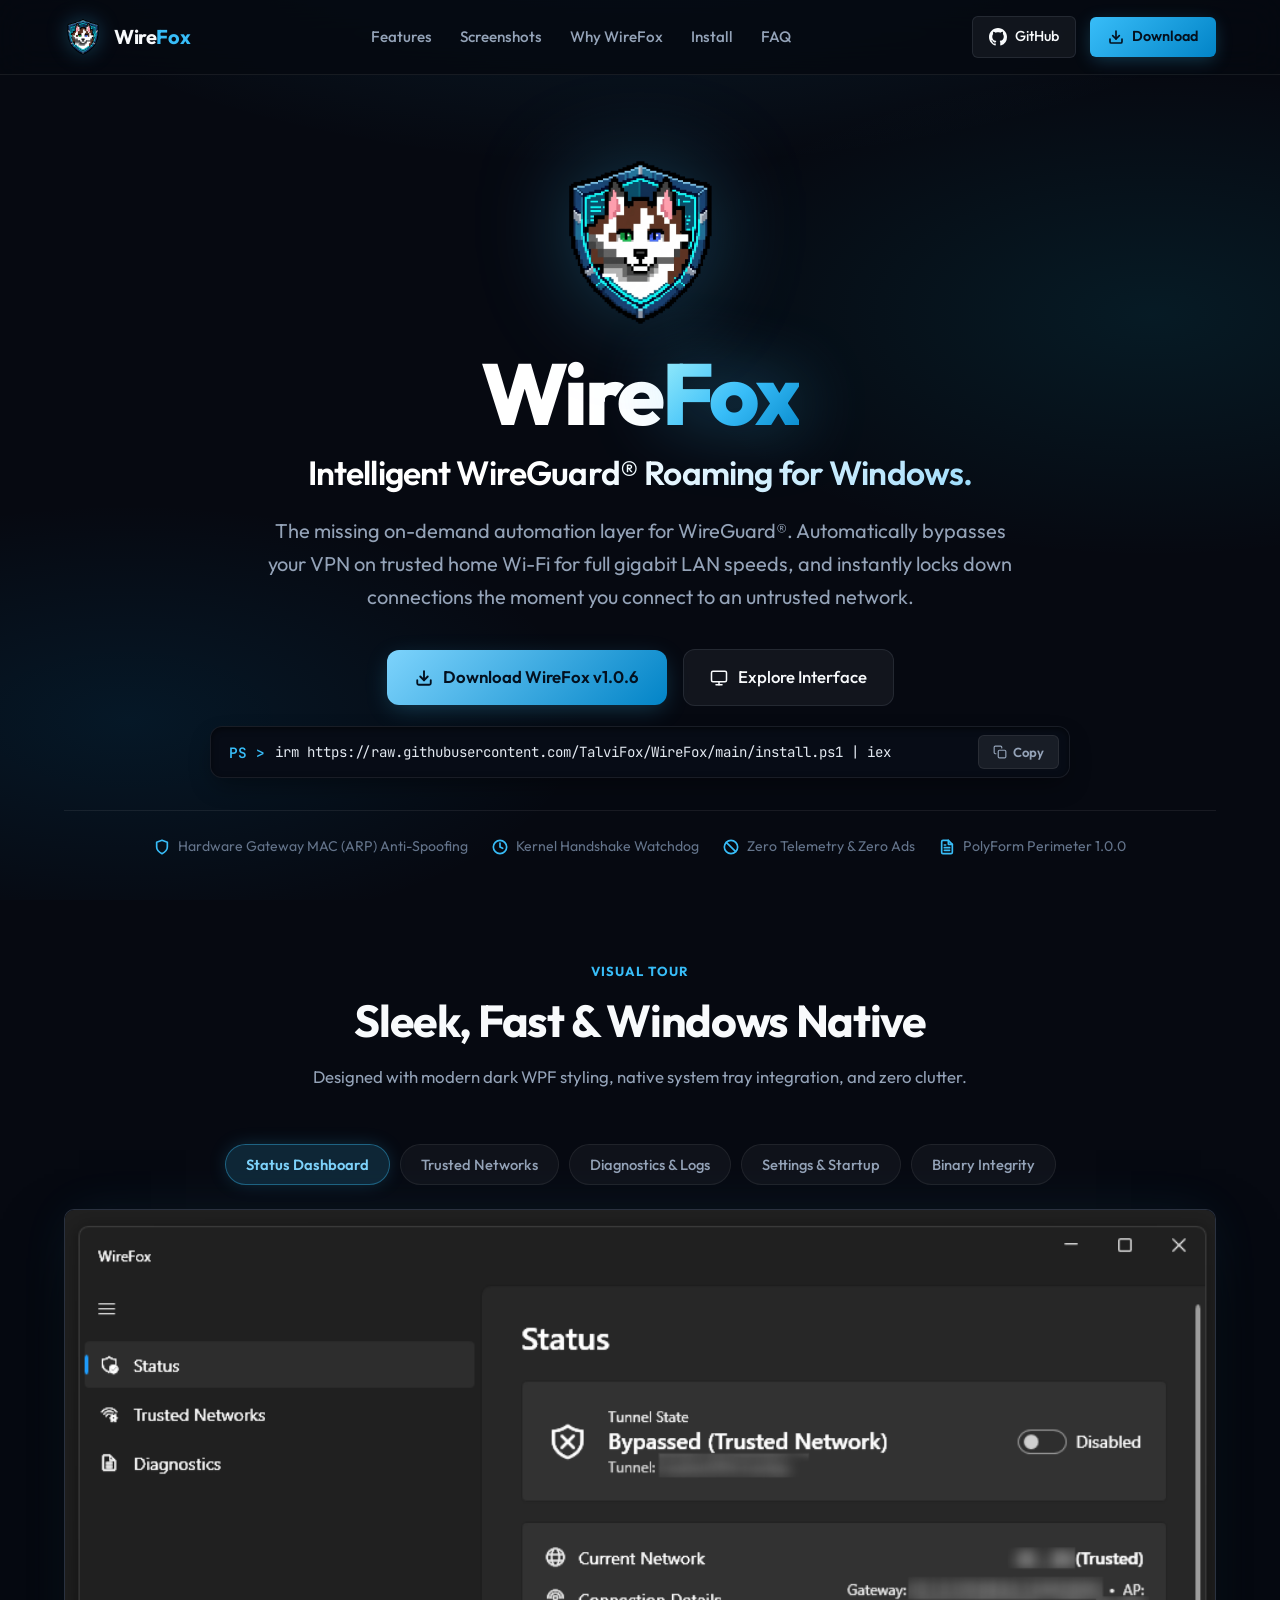
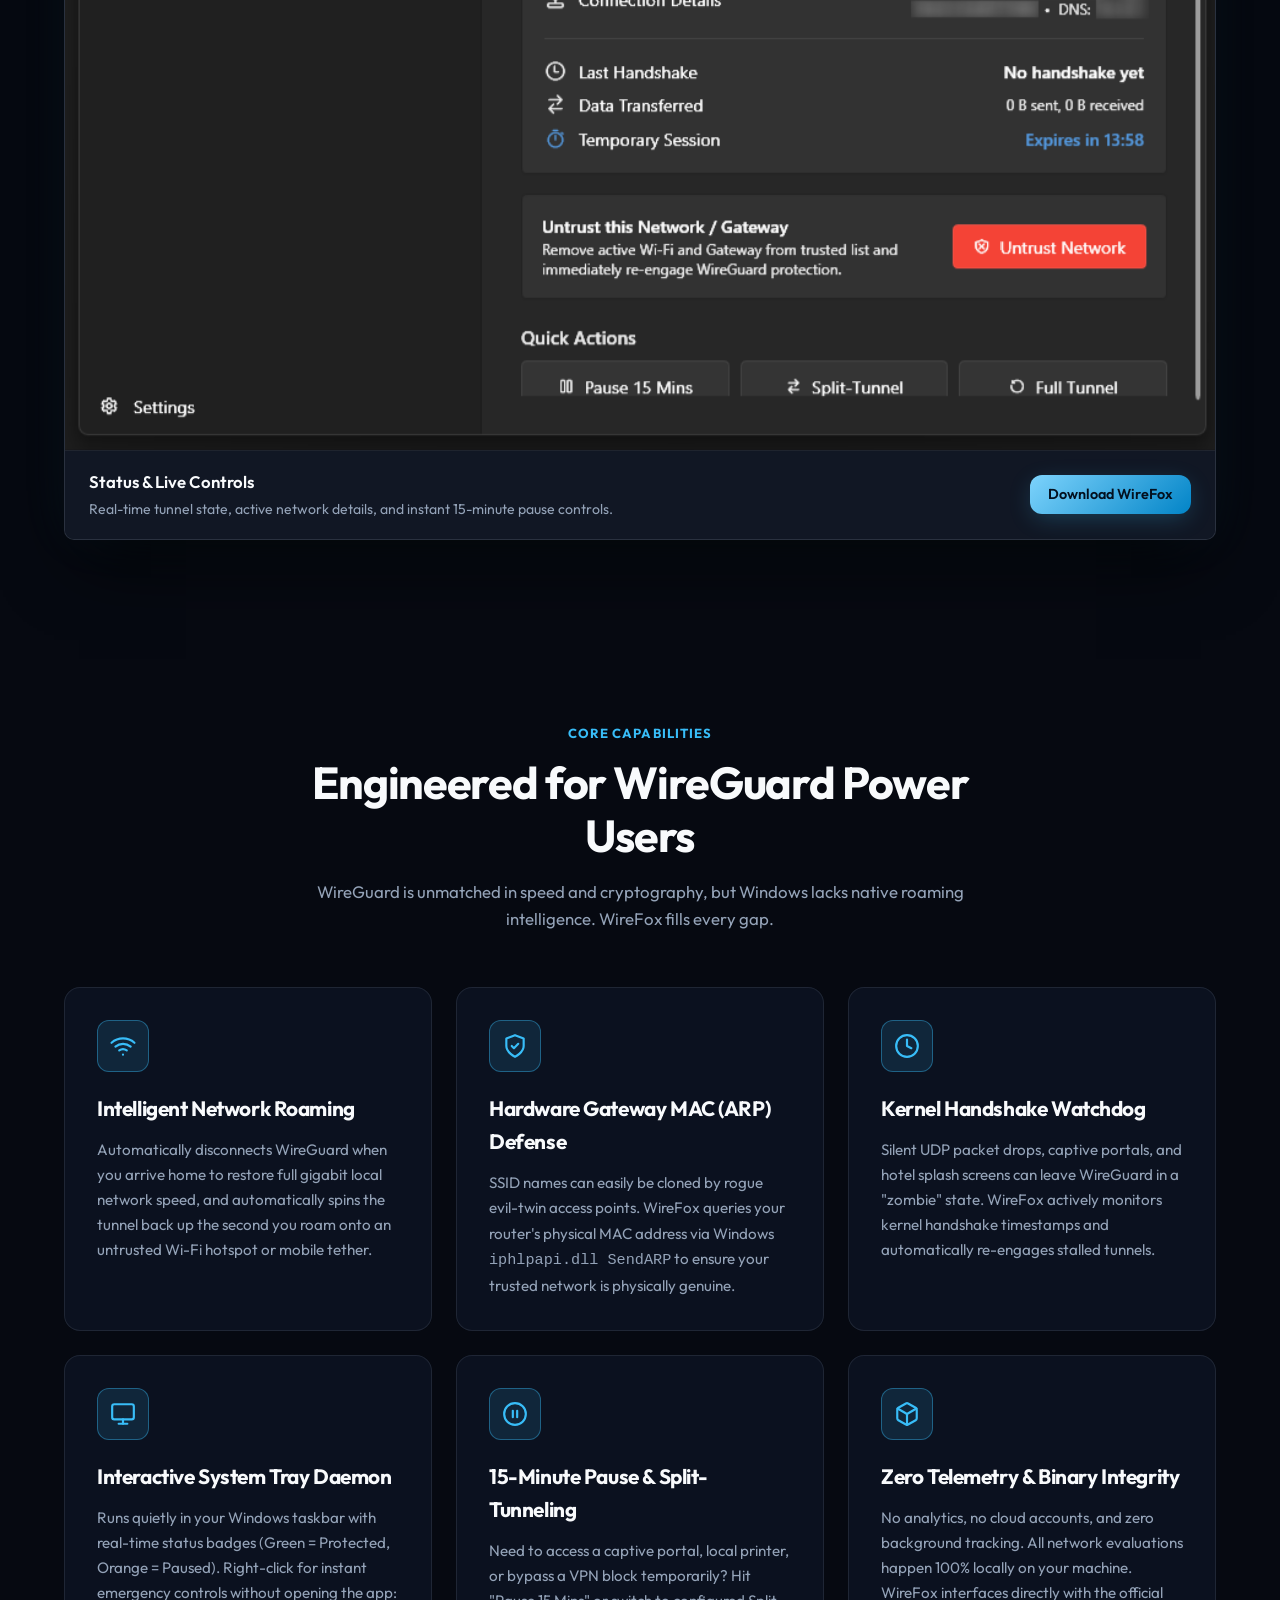
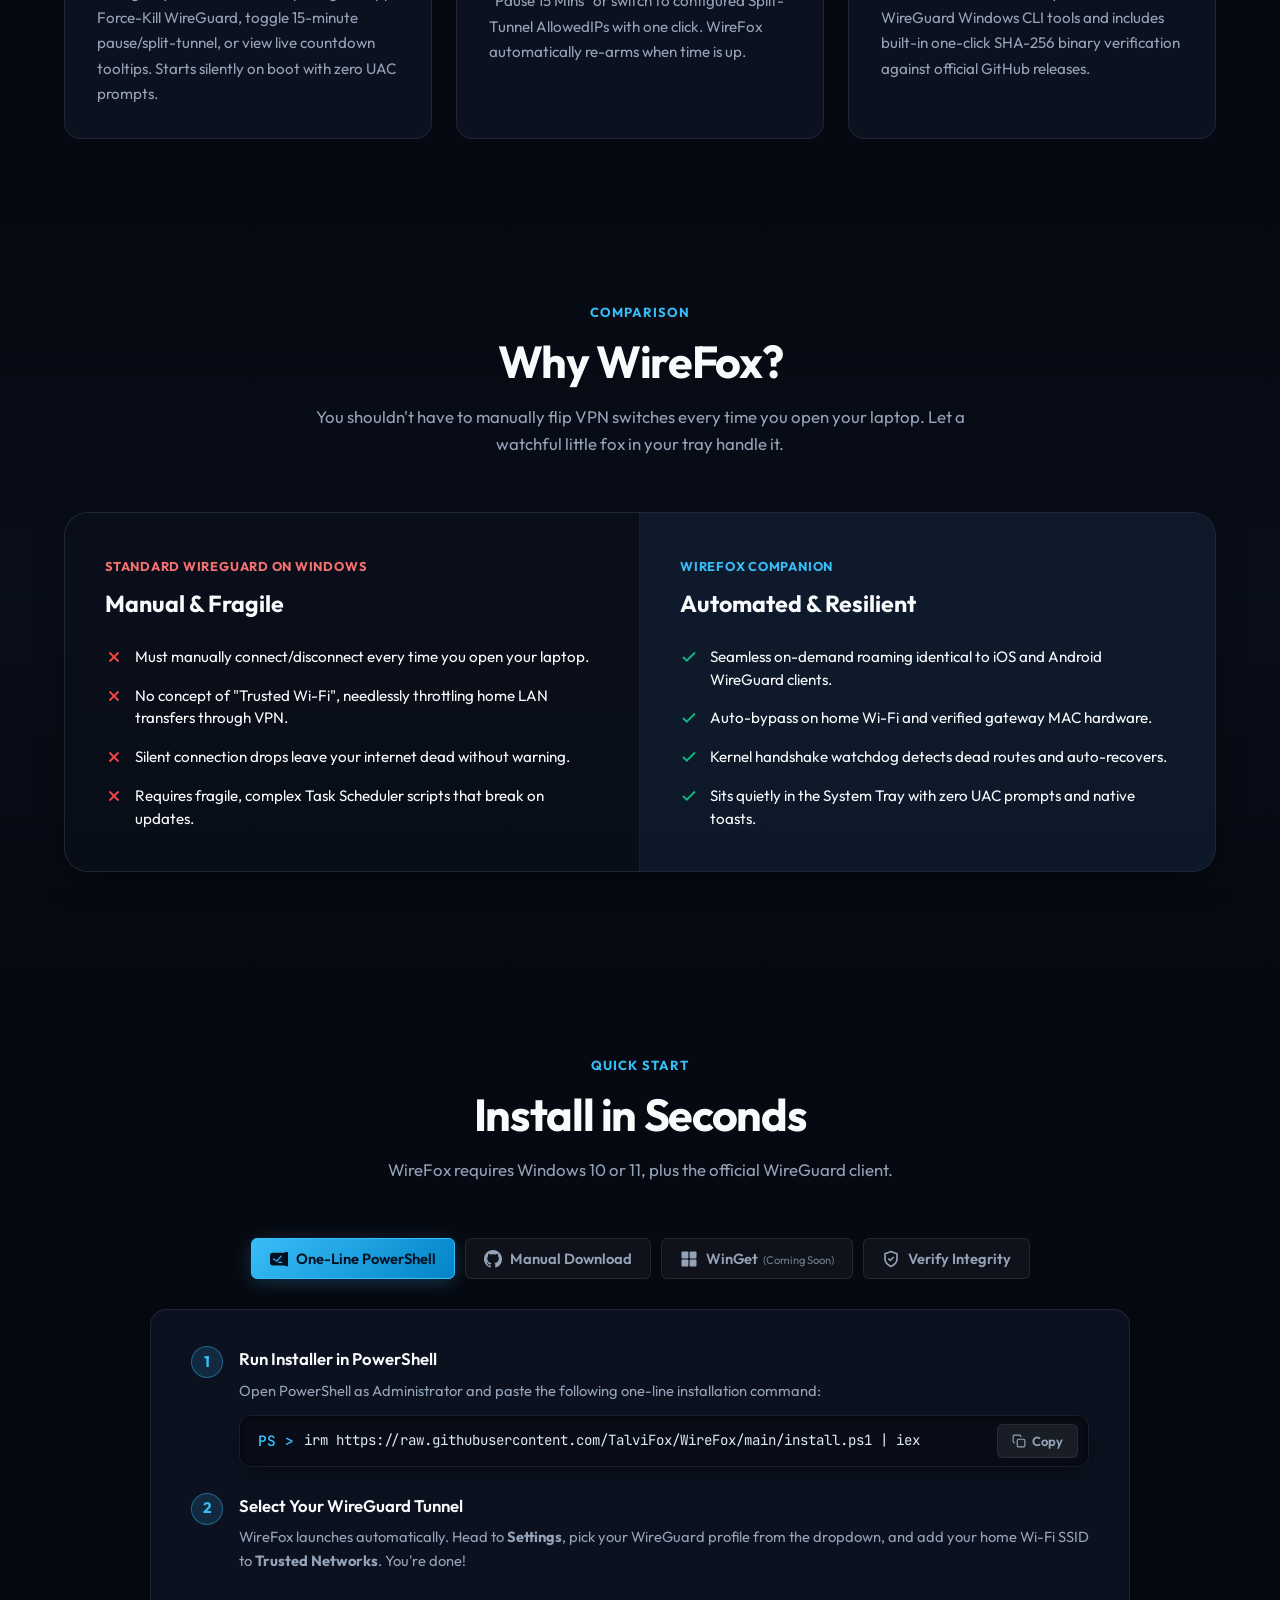
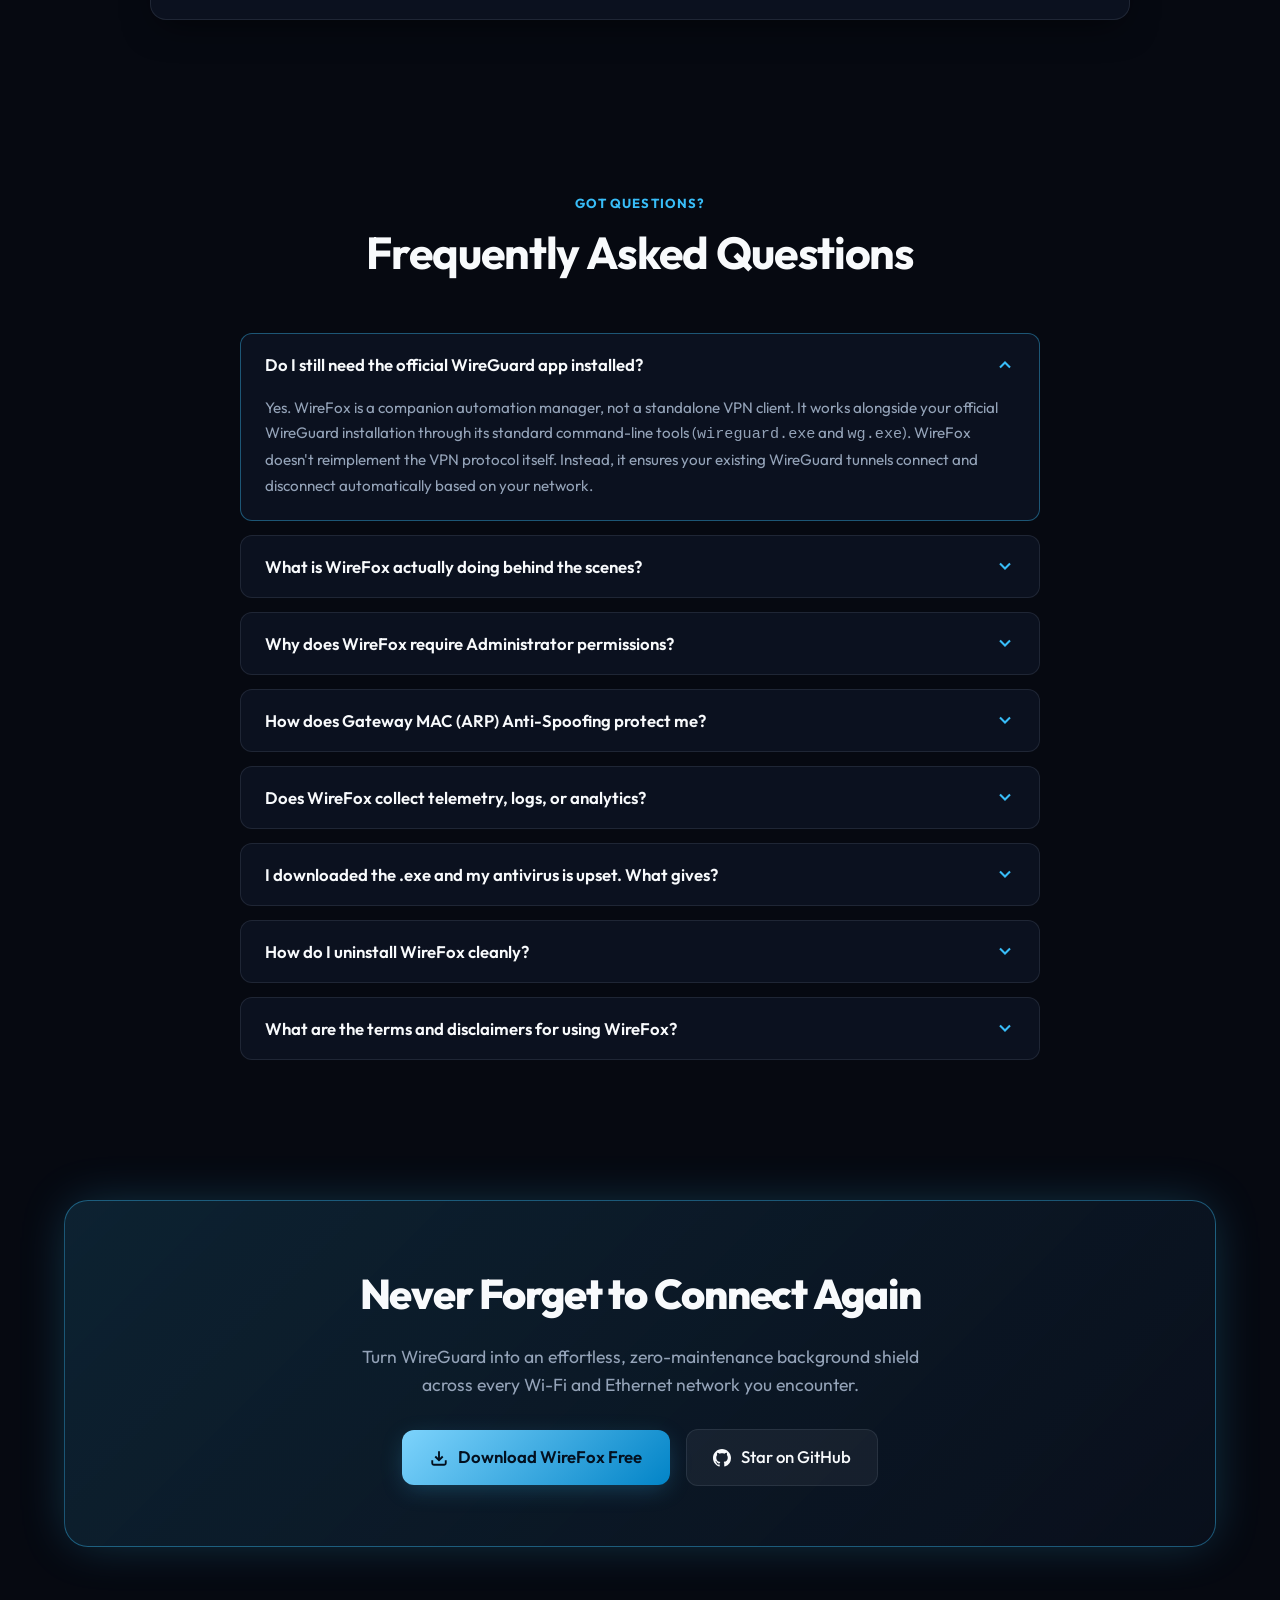
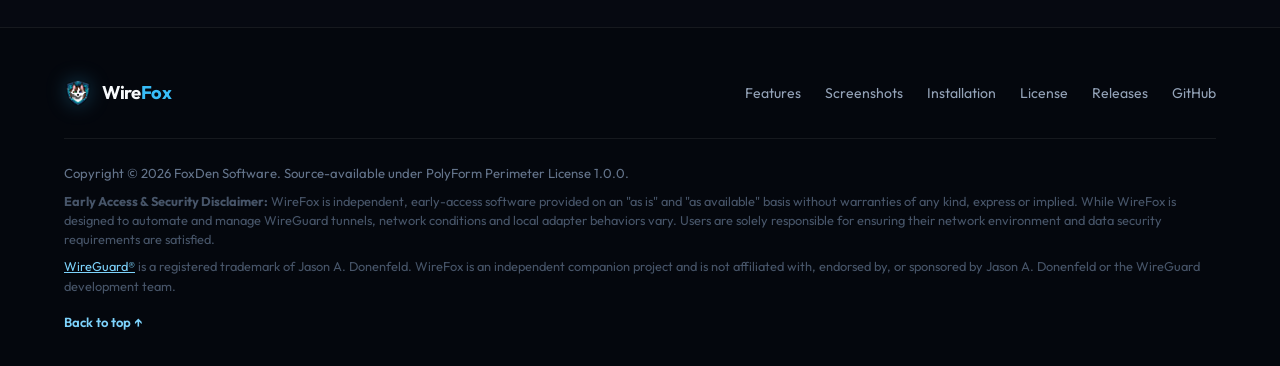
==== docs/index.html @ 0ebbe791 "Add files via upload" ====
<!DOCTYPE html>
<html lang="en">
<head>
  <meta charset="UTF-8">
  <meta name="viewport" content="width=device-width, initial-scale=1.0">
  
  <!-- Primary SEO Meta Tags -->
  <title>WireFox | Automated WireGuard Roaming &amp; On-Demand for Windows</title>
  <meta name="title" content="WireFox | Automated WireGuard Roaming &amp; On-Demand for Windows">
  <meta name="description" content="Intelligent WireGuard companion for Windows 10 &amp; 11. Auto-disconnects on trusted home Wi-Fi, auto-connects on untrusted networks, and blocks ARP spoofing.">
  <meta name="keywords" content="WireGuard Windows, WireGuard auto connect, WireGuard roaming, WireGuard watchdog, WireGuard system tray, WireGuard Wi-Fi automation, WireGuard on demand Windows, ARP anti-spoofing">
  <meta name="author" content="FoxDen Software">
  <meta name="robots" content="index, follow">
  <meta name="theme-color" content="#080b11">
  <link rel="canonical" href="https://wirefox.foxdensoftware.dev/">
  <meta name="google-site-verification" content="google1f8c704f103a1bce">

  <!-- Open Graph / Facebook / Discord -->
  <meta property="og:type" content="website">
  <meta property="og:url" content="https://wirefox.foxdensoftware.dev/">
  <meta property="og:title" content="WireFox | Automated WireGuard Roaming &amp; On-Demand for Windows">
  <meta property="og:description" content="Intelligent WireGuard companion for Windows 10 &amp; 11. Auto-disconnects on trusted home Wi-Fi, auto-connects on untrusted networks, and blocks ARP spoofing.">
  <meta property="og:image" content="https://wirefox.foxdensoftware.dev/assets/wirefox_icon.png">

  <!-- Twitter / X -->
  <meta property="twitter:card" content="summary_large_image">
  <meta property="twitter:url" content="https://wirefox.foxdensoftware.dev/">
  <meta property="twitter:title" content="WireFox | Automated WireGuard Roaming &amp; On-Demand for Windows">
  <meta property="twitter:description" content="Intelligent WireGuard companion for Windows 10 &amp; 11. Auto-disconnects on trusted home Wi-Fi, auto-connects on untrusted networks, and blocks ARP spoofing.">
  <meta property="twitter:image" content="https://wirefox.foxdensoftware.dev/assets/wirefox_icon.png">

  <!-- Favicon -->
  <link rel="icon" type="image/x-icon" href="assets/favicon.ico">
  <link rel="icon" type="image/png" href="assets/wirefox_icon.png">

  <!-- Google Fonts -->
  <link rel="preconnect" href="https://fonts.googleapis.com">
  <link rel="preconnect" href="https://fonts.gstatic.com" crossorigin>
  <link href="https://fonts.googleapis.com/css2?family=JetBrains+Mono:wght@400;500;600&family=Outfit:wght@300;400;500;600;700;800&display=swap" rel="stylesheet">

  <!-- Stylesheet -->
  <link rel="stylesheet" href="css/style.css?v=1.7">

  <!-- Schema.org JSON-LD for Search Engines -->
  <script type="application/ld+json">
  {
    "@context": "https://schema.org",
    "@type": "SoftwareApplication",
    "name": "WireFox",
    "operatingSystem": "Windows 10, Windows 11",
    "applicationCategory": "SecurityApplication",
    "description": "Automated roaming and watchdog manager for WireGuard on Windows laptops and desktops.",
    "license": "https://github.com/TalviFox/WireFox/blob/main/LICENSE",
    "url": "https://wirefox.foxdensoftware.dev/",
    "downloadUrl": "https://github.com/TalviFox/WireFox/releases",
    "softwareVersion": "1.0.6",
    "author": {
      "@type": "Organization",
      "name": "FoxDen Software",
      "url": "https://github.com/TalviFox"
    },
    "offers": {
      "@type": "Offer",
      "price": "0",
      "priceCurrency": "USD"
    }
  }
  </script>
</head>
<body>

  <!-- Mobile Notice Banner (Polite reminder for phone/tablet visitors) -->
  <aside class="mobile-notice-banner" id="mobile-notice" aria-label="Desktop application notice" style="display: none;">
    <div class="container mobile-notice-inner">
      <div class="mobile-notice-content">
        <p class="mobile-notice-message">
          <strong>Visiting from mobile?</strong> WireFox is built exclusively for Windows desktop PCs. You are welcome to grab the download or copy the link to open on your PC. Feel free to explore all features, architecture, and diagnostics below!
        </p>
      </div>
      <div class="mobile-notice-actions">
        <a href="https://github.com/TalviFox/WireFox/releases/tag/v1.0.6" class="btn-mobile-action btn-mobile-dl" id="mobile-download-btn" title="Download WireFox executable">
          <svg width="13" height="13" viewBox="0 0 24 24" fill="none" stroke="currentColor" stroke-width="2.5"><path d="M21 15v4a2 2 0 0 1-2 2H5a2 2 0 0 1-2-2v-4"></path><polyline points="7 10 12 15 17 10"></polyline><line x1="12" y1="15" x2="12" y2="3"></line></svg>
          <span>Download</span>
        </a>
        <button class="btn-copy btn-mobile-action btn-mobile-copy" data-target="site-url-hidden" id="mobile-copy-btn" aria-label="Copy page link">
          <svg width="13" height="13" viewBox="0 0 24 24" fill="none" stroke="currentColor" stroke-width="2"><rect x="9" y="9" width="13" height="13" rx="2" ry="2"></rect><path d="M5 15H4a2 2 0 0 1-2-2V4a2 2 0 0 1 2-2h9a2 2 0 0 1 2 2v1"></path></svg>
          <span>Copy Page Link</span>
        </button>
        <button class="mobile-notice-close" id="mobile-notice-close" aria-label="Dismiss notice">&times;</button>
      </div>
    </div>
    <span id="site-url-hidden" style="display:none;">https://wirefox.foxdensoftware.dev/</span>
  </aside>

  <!-- Site Header & Navigation -->
  <header class="site-header">
    <div class="container site-nav">
      <a href="#" class="nav-brand" id="nav-brand">
        <img src="assets/wirefox_icon.png" alt="WireFox Logo" class="nav-logo">
        <span class="brand-text">Wire<span>Fox</span></span>
      </a>

      <ul class="nav-links">
        <li><a href="#features" class="nav-link">Features</a></li>
        <li><a href="#showcase" class="nav-link">Screenshots</a></li>
        <li><a href="#why-wirefox" class="nav-link">Why WireFox</a></li>
        <li><a href="#install" class="nav-link">Install</a></li>
        <li><a href="#faq" class="nav-link">FAQ</a></li>
      </ul>

      <div class="nav-actions">
        <a href="https://github.com/TalviFox/WireFox" target="_blank" rel="noopener noreferrer" class="btn-github" id="nav-github-btn" title="View Source on GitHub">
          <svg width="18" height="18" viewBox="0 0 24 24" fill="currentColor">
            <path d="M12 0C5.37 0 0 5.37 0 12c0 5.31 3.435 9.795 8.205 11.385.6.105.825-.255.825-.57 0-.285-.015-1.23-.015-2.235-3.015.555-3.795-.735-4.035-1.41-.135-.345-.72-1.41-1.23-1.695-.42-.225-1.02-.78-.015-.795.945-.015 1.62.87 1.845 1.23 1.08 1.815 2.805 1.305 3.495.99.105-.78.42-1.305.765-1.605-2.67-.3-5.46-1.335-5.46-5.925 0-1.305.465-2.385 1.23-3.225-.12-.3-.54-1.53.12-3.18 0 0 1.005-.315 3.3 1.23.96-.27 1.98-.405 3-.405s2.04.135 3 .405c2.295-1.56 3.3-1.23 3.3-1.23.66 1.65.24 2.88.12 3.18.765.84 1.23 1.905 1.23 3.225 0 4.605-2.805 5.625-5.475 5.925.435.375.81 1.095.81 2.22 0 1.605-.015 2.895-.015 3.3 0 .315.225.69.825.57A12.02 12.02 0 0024 12c0-6.63-5.37-12-12-12z"/>
          </svg>
          <span>GitHub</span>
        </a>
        <a href="https://github.com/TalviFox/WireFox/releases/tag/v1.0.6" class="btn-nav-download" id="nav-download-btn">
          <svg width="16" height="16" viewBox="0 0 24 24" fill="none" stroke="currentColor" stroke-width="2.5" stroke-linecap="round" stroke-linejoin="round">
            <path d="M21 15v4a2 2 0 0 1-2 2H5a2 2 0 0 1-2-2v-4"></path>
            <polyline points="7 10 12 15 17 10"></polyline>
            <line x1="12" y1="15" x2="12" y2="3"></line>
          </svg>
          <span>Download</span>
        </a>
      </div>
    </div>
  </header>

  <main>
    <!-- Hero Section -->
    <section class="hero-section">
      <div class="container">
        <div class="hero-logo-wrap" title="Hitting the button so you don't have to 🦊">
          <img src="assets/wirefox_icon.png" alt="WireFox Logo" class="hero-logo">
          <span class="hero-logo-bubble">Hitting the button so you don't have to 🦊</span>
        </div>

        <h1 class="hero-brand-heading">
          Wire<span class="brand-fox">Fox</span>
          <span class="hero-tagline">Intelligent WireGuard&reg; Roaming for Windows.</span>
        </h1>

        <p class="hero-subtitle">
          The missing on-demand automation layer for WireGuard&reg;. Automatically bypasses your VPN on trusted home Wi-Fi for full gigabit LAN speeds, and instantly locks down connections the moment you connect to an untrusted network.
        </p>

        <div class="hero-actions">
          <div class="hero-btn-row">
            <a href="https://github.com/TalviFox/WireFox/releases/tag/v1.0.6" class="btn-primary" id="hero-download-btn">
              <svg width="18" height="18" viewBox="0 0 24 24" fill="none" stroke="currentColor" stroke-width="2.5" stroke-linecap="round" stroke-linejoin="round">
                <path d="M21 15v4a2 2 0 0 1-2 2H5a2 2 0 0 1-2-2v-4"></path>
                <polyline points="7 10 12 15 17 10"></polyline>
                <line x1="12" y1="15" x2="12" y2="3"></line>
              </svg>
              <span>Download WireFox <span class="release-version-tag">v1.0.6</span></span>
            </a>
            <a href="#showcase" class="btn-secondary" id="hero-explore-btn">
              <svg width="18" height="18" viewBox="0 0 24 24" fill="none" stroke="currentColor" stroke-width="2" stroke-linecap="round" stroke-linejoin="round">
                <rect x="2" y="3" width="20" height="14" rx="2" ry="2"></rect>
                <line x1="8" y1="21" x2="16" y2="21"></line>
                <line x1="12" y1="17" x2="12" y2="21"></line>
              </svg>
              <span>Explore Interface</span>
            </a>
          </div>

          <!-- Quick 1-line PowerShell install -->
          <div class="terminal-command-box" title="Click button to copy install command">
            <span class="terminal-prefix">PS &gt;</span>
            <code class="terminal-code" id="ps-install-code">irm https://raw.githubusercontent.com/TalviFox/WireFox/main/install.ps1 | iex</code>
            <button class="btn-copy" data-target="ps-install-code" id="hero-copy-btn" aria-label="Copy PowerShell command">
              <svg width="14" height="14" viewBox="0 0 24 24" fill="none" stroke="currentColor" stroke-width="2" stroke-linecap="round" stroke-linejoin="round">
                <rect x="9" y="9" width="13" height="13" rx="2" ry="2"></rect>
                <path d="M5 15H4a2 2 0 0 1-2-2V4a2 2 0 0 1 2-2h9a2 2 0 0 1 2 2v1"></path>
              </svg>
              <span>Copy</span>
            </button>
          </div>
        </div>

        <div class="trust-bar">
          <div class="trust-item">
            <svg width="16" height="16" viewBox="0 0 24 24" fill="none" stroke="currentColor" stroke-width="2.5" stroke-linecap="round" stroke-linejoin="round">
              <path d="M12 22s8-4 8-10V5l-8-3-8 3v7c0 6 8 10 8 10z"></path>
            </svg>
            <span>Hardware Gateway MAC (ARP) Anti-Spoofing</span>
          </div>
          <div class="trust-item">
            <svg width="16" height="16" viewBox="0 0 24 24" fill="none" stroke="currentColor" stroke-width="2.5" stroke-linecap="round" stroke-linejoin="round">
              <circle cx="12" cy="12" r="10"></circle>
              <polyline points="12 6 12 12 16 14"></polyline>
            </svg>
            <span>Kernel Handshake Watchdog</span>
          </div>
          <div class="trust-item">
            <svg width="16" height="16" viewBox="0 0 24 24" fill="none" stroke="currentColor" stroke-width="2.5" stroke-linecap="round" stroke-linejoin="round">
              <circle cx="12" cy="12" r="10"></circle>
              <line x1="4.93" y1="4.93" x2="19.07" y2="19.07"></line>
            </svg>
            <span>Zero Telemetry & Zero Ads</span>
          </div>
          <div class="trust-item">
            <svg width="16" height="16" viewBox="0 0 24 24" fill="none" stroke="currentColor" stroke-width="2.5" stroke-linecap="round" stroke-linejoin="round">
              <path d="M14 2H6a2 2 0 0 0-2 2v16a2 2 0 0 0 2 2h12a2 2 0 0 0 2-2V8z"></path>
              <polyline points="14 2 14 8 20 8"></polyline>
              <line x1="16" y1="13" x2="8" y2="13"></line>
              <line x1="16" y1="17" x2="8" y2="17"></line>
              <polyline points="10 9 9 9 8 9"></polyline>
            </svg>
            <span>PolyForm Perimeter 1.0.0</span>
          </div>
        </div>
      </div>
    </section>

    <!-- Showcase / Screenshots Section -->
    <section class="showcase-section" id="showcase">
      <div class="container">
        <div class="section-header">
          <span class="section-tag">Visual Tour</span>
          <h2 class="section-title">Sleek, Fast &amp; Windows Native</h2>
          <p class="section-desc">Designed with modern dark WPF styling, native system tray integration, and zero clutter.</p>
        </div>

        <!-- Showcase Tabs -->
        <div class="showcase-nav">
          <button class="showcase-tab active" data-slide="slide-status" data-title="Status & Live Controls" data-desc="Real-time tunnel state, active network details, and instant 15-minute pause controls.">
            Status Dashboard
          </button>
          <button class="showcase-tab" data-slide="slide-trusted" data-title="Trusted Networks & Hardware Gateways" data-desc="Add home Wi-Fi SSIDs and hardware gateway MAC addresses for spoof-proof LAN recognition.">
            Trusted Networks
          </button>
          <button class="showcase-tab" data-slide="slide-diag" data-title="Kernel Watchdog & Diagnostics" data-desc="Inspect active WireGuard tunnel interfaces, handshake status, and live subsystem event logs.">
            Diagnostics & Logs
          </button>
          <button class="showcase-tab" data-slide="slide-settings" data-title="Granular Preferences" data-desc="Configure per-tunnel timeouts, split-tunnel rules, auto-recovery on driver freeze, and elevated startup.">
            Settings & Startup
          </button>
          <button class="showcase-tab" data-slide="slide-integrity" data-title="Cryptographic Integrity & Updates" data-desc="Transparent local SHA-256 binary validation matched directly against GitHub Releases.">
            Binary Integrity
          </button>
        </div>

        <!-- Window Frame Container -->
        <div class="window-frame">
          <div class="showcase-viewport">
            <div class="showcase-slide active" id="slide-status">
              <img src="assets/screenshots/WireFox Main Screen.png" alt="WireFox Main Screen Interface" loading="lazy">
            </div>
            <div class="showcase-slide" id="slide-trusted">
              <img src="assets/screenshots/WireFox Trusted Networks 1.png" alt="WireFox Trusted Networks Page" loading="lazy">
            </div>
            <div class="showcase-slide" id="slide-diag">
              <img src="assets/screenshots/WireFox Diagnostics.png" alt="WireFox Diagnostics and Logs" loading="lazy">
            </div>
            <div class="showcase-slide" id="slide-settings">
              <img src="assets/screenshots/WireFox Settings 1.png" alt="WireFox Settings and Preferences" loading="lazy">
            </div>
            <div class="showcase-slide" id="slide-integrity">
              <img src="assets/screenshots/WireFox Settings 2.png" alt="WireFox Updates and SHA-256 Checksum Audit" loading="lazy">
            </div>
          </div>

          <div class="showcase-caption">
            <div>
              <div class="caption-title" id="caption-title">Status & Live Controls</div>
              <div class="caption-desc" id="caption-desc">Real-time tunnel state, active network details, and instant 15-minute pause controls.</div>
            </div>
            <a href="https://github.com/TalviFox/WireFox/releases/tag/v1.0.6" class="btn-primary" style="padding: 8px 18px; font-size: 0.9rem;">
              Download WireFox
            </a>
          </div>
        </div>
      </div>
    </section>

    <!-- Features Section -->
    <section class="features-section" id="features">
      <div class="container">
        <div class="section-header">
          <span class="section-tag">Core Capabilities</span>
          <h2 class="section-title">Engineered for WireGuard Power Users</h2>
          <p class="section-desc">WireGuard is unmatched in speed and cryptography, but Windows lacks native roaming intelligence. WireFox fills every gap.</p>
        </div>

        <div class="features-grid">
          <!-- Feature 1 -->
          <div class="feature-card">
            <div class="feature-icon-box">
              <svg width="26" height="26" viewBox="0 0 24 24" fill="none" stroke="currentColor" stroke-width="2" stroke-linecap="round" stroke-linejoin="round">
                <path d="M5 12.55a11 11 0 0 1 14.08 0"></path>
                <path d="M1.42 9a16 16 0 0 1 21.16 0"></path>
                <path d="M8.53 16.11a6 6 0 0 1 6.95 0"></path>
                <line x1="12" y1="20" x2="12.01" y2="20"></line>
              </svg>
            </div>
            <h3 class="feature-title">Intelligent Network Roaming</h3>
            <p class="feature-desc">
              Automatically disconnects WireGuard when you arrive home to restore full gigabit local network speed, and automatically spins the tunnel back up the second you roam onto an untrusted Wi-Fi hotspot or mobile tether.
            </p>
          </div>

          <!-- Feature 2 -->
          <div class="feature-card">
            <div class="feature-icon-box">
              <svg width="26" height="26" viewBox="0 0 24 24" fill="none" stroke="currentColor" stroke-width="2" stroke-linecap="round" stroke-linejoin="round">
                <path d="M12 22s8-4 8-10V5l-8-3-8 3v7c0 6 8 10 8 10z"></path>
                <path d="M9 12l2 2 4-4"></path>
              </svg>
            </div>
            <h3 class="feature-title">Hardware Gateway MAC (ARP) Defense</h3>
            <p class="feature-desc">
              SSID names can easily be cloned by rogue evil-twin access points. WireFox queries your router's physical MAC address via Windows <code style="color:var(--brand-orange)">iphlpapi.dll SendARP</code> to ensure your trusted network is physically genuine.
            </p>
          </div>

          <!-- Feature 3 -->
          <div class="feature-card">
            <div class="feature-icon-box">
              <svg width="26" height="26" viewBox="0 0 24 24" fill="none" stroke="currentColor" stroke-width="2" stroke-linecap="round" stroke-linejoin="round">
                <circle cx="12" cy="12" r="10"></circle>
                <polyline points="12 6 12 12 16 14"></polyline>
              </svg>
            </div>
            <h3 class="feature-title">Kernel Handshake Watchdog</h3>
            <p class="feature-desc">
              Silent UDP packet drops, captive portals, and hotel splash screens can leave WireGuard in a "zombie" state. WireFox actively monitors kernel handshake timestamps and automatically re-engages stalled tunnels.
            </p>
          </div>

          <!-- Feature 4 -->
          <div class="feature-card">
            <div class="feature-icon-box">
              <svg width="26" height="26" viewBox="0 0 24 24" fill="none" stroke="currentColor" stroke-width="2" stroke-linecap="round" stroke-linejoin="round">
                <rect x="2" y="3" width="20" height="14" rx="2" ry="2"></rect>
                <line x1="8" y1="21" x2="16" y2="21"></line>
                <line x1="12" y1="17" x2="12" y2="21"></line>
              </svg>
            </div>
            <h3 class="feature-title">Interactive System Tray Daemon</h3>
            <p class="feature-desc">
              Runs quietly in your Windows taskbar with real-time status badges (Green = Protected, Orange = Paused). Right-click for instant emergency controls without opening the app: Force-Kill WireGuard, toggle 15-minute pause/split-tunnel, or view live countdown tooltips. Starts silently on boot with zero UAC prompts.
            </p>
          </div>

          <!-- Feature 5 -->
          <div class="feature-card">
            <div class="feature-icon-box">
              <svg width="26" height="26" viewBox="0 0 24 24" fill="none" stroke="currentColor" stroke-width="2" stroke-linecap="round" stroke-linejoin="round">
                <circle cx="12" cy="12" r="10"></circle>
                <line x1="10" y1="15" x2="10" y2="9"></line>
                <line x1="14" y1="15" x2="14" y2="9"></line>
              </svg>
            </div>
            <h3 class="feature-title">15-Minute Pause & Split-Tunneling</h3>
            <p class="feature-desc">
              Need to access a captive portal, local printer, or bypass a VPN block temporarily? Hit "Pause 15 Mins" or switch to configured Split-Tunnel AllowedIPs with one click. WireFox automatically re-arms when time is up.
            </p>
          </div>

          <!-- Feature 6 -->
          <div class="feature-card">
            <div class="feature-icon-box">
              <svg width="26" height="26" viewBox="0 0 24 24" fill="none" stroke="currentColor" stroke-width="2" stroke-linecap="round" stroke-linejoin="round">
                <path d="M21 16V8a2 2 0 0 0-1-1.73l-7-4a2 2 0 0 0-2 0l-7 4A2 2 0 0 0 3 8v8a2 2 0 0 0 1 1.73l7 4a2 2 0 0 0 2 0l7-4A2 2 0 0 0 21 16z"></path>
                <polyline points="3.27 6.96 12 12.01 20.73 6.96"></polyline>
                <line x1="12" y1="22.08" x2="12" y2="12"></line>
              </svg>
            </div>
            <h3 class="feature-title">Zero Telemetry & Binary Integrity</h3>
            <p class="feature-desc">
              No analytics, no cloud accounts, and zero background tracking. All network evaluations happen 100% locally on your machine. WireFox interfaces directly with the official WireGuard Windows CLI tools and includes built-in one-click SHA-256 binary verification against official GitHub releases.
            </p>
          </div>
        </div>
      </div>
    </section>

    <!-- Why WireFox Section -->
    <section class="why-section" id="why-wirefox">
      <div class="container">
        <div class="section-header">
          <span class="section-tag">Comparison</span>
          <h2 class="section-title">Why WireFox?</h2>
          <p class="section-desc">You shouldn't have to manually flip VPN switches every time you open your laptop. Let a watchful little fox in your tray handle it.</p>
        </div>

        <div class="comparison-card">
          <div class="comparison-grid">
            <div class="comparison-col standard">
              <div class="comparison-header">
                <span class="comparison-tag bad">Standard WireGuard on Windows</span>
                <h3 class="comparison-title">Manual & Fragile</h3>
              </div>
              <ul class="comparison-list">
                <li class="comparison-item cross">
                  <svg width="18" height="18" viewBox="0 0 24 24" fill="none" stroke="currentColor" stroke-width="2.5"><line x1="18" y1="6" x2="6" y2="18"></line><line x1="6" y1="6" x2="18" y2="18"></line></svg>
                  <span>Must manually connect/disconnect every time you open your laptop.</span>
                </li>
                <li class="comparison-item cross">
                  <svg width="18" height="18" viewBox="0 0 24 24" fill="none" stroke="currentColor" stroke-width="2.5"><line x1="18" y1="6" x2="6" y2="18"></line><line x1="6" y1="6" x2="18" y2="18"></line></svg>
                  <span>No concept of "Trusted Wi-Fi", needlessly throttling home LAN transfers through VPN.</span>
                </li>
                <li class="comparison-item cross">
                  <svg width="18" height="18" viewBox="0 0 24 24" fill="none" stroke="currentColor" stroke-width="2.5"><line x1="18" y1="6" x2="6" y2="18"></line><line x1="6" y1="6" x2="18" y2="18"></line></svg>
                  <span>Silent connection drops leave your internet dead without warning.</span>
                </li>
                <li class="comparison-item cross">
                  <svg width="18" height="18" viewBox="0 0 24 24" fill="none" stroke="currentColor" stroke-width="2.5"><line x1="18" y1="6" x2="6" y2="18"></line><line x1="6" y1="6" x2="18" y2="18"></line></svg>
                  <span>Requires fragile, complex Task Scheduler scripts that break on updates.</span>
                </li>
              </ul>
            </div>

            <div class="comparison-col wirefox">
              <div class="comparison-header">
                <span class="comparison-tag good">WireFox Companion</span>
                <h3 class="comparison-title">Automated & Resilient</h3>
              </div>
              <ul class="comparison-list">
                <li class="comparison-item check">
                  <svg width="18" height="18" viewBox="0 0 24 24" fill="none" stroke="currentColor" stroke-width="2.5"><polyline points="20 6 9 17 4 12"></polyline></svg>
                  <span>Seamless on-demand roaming identical to iOS and Android WireGuard clients.</span>
                </li>
                <li class="comparison-item check">
                  <svg width="18" height="18" viewBox="0 0 24 24" fill="none" stroke="currentColor" stroke-width="2.5"><polyline points="20 6 9 17 4 12"></polyline></svg>
                  <span>Auto-bypass on home Wi-Fi and verified gateway MAC hardware.</span>
                </li>
                <li class="comparison-item check">
                  <svg width="18" height="18" viewBox="0 0 24 24" fill="none" stroke="currentColor" stroke-width="2.5"><polyline points="20 6 9 17 4 12"></polyline></svg>
                  <span>Kernel handshake watchdog detects dead routes and auto-recovers.</span>
                </li>
                <li class="comparison-item check">
                  <svg width="18" height="18" viewBox="0 0 24 24" fill="none" stroke="currentColor" stroke-width="2.5"><polyline points="20 6 9 17 4 12"></polyline></svg>
                  <span>Sits quietly in the System Tray with zero UAC prompts and native toasts.</span>
                </li>
              </ul>
            </div>
          </div>
        </div>
      </div>
    </section>

    <!-- Installation & Quick Start Section -->
    <section class="install-section" id="install">
      <div class="container">
        <div class="section-header">
          <span class="section-tag">Quick Start</span>
          <h2 class="section-title">Install in Seconds</h2>
          <p class="section-desc">WireFox requires Windows 10 or 11, plus the official WireGuard client.</p>
        </div>

        <div class="install-tabs-nav">
          <button class="install-tab-btn active" data-pane="pane-ps" id="install-tab-ps">
            <svg class="install-tab-icon" width="18" height="18" viewBox="0 0 24 24" fill="currentColor" aria-hidden="true">
              <path d="M21.144 2.5a2.857 2.857 0 0 0-2.858 2.857v13.286a2.857 2.857 0 0 0 2.858 2.857H24V2.5h-2.856zM0 6.643v10.714C0 19.014 1.486 20.5 3.321 20.5h13.93c1.834 0 3.32-1.486 3.32-3.143V6.643C20.571 4.986 19.086 3.5 17.25 3.5H3.321C1.486 3.5 0 4.986 0 6.643zm8.384 8.795l-4.227-2.735a.857.857 0 0 1-.22-.249.856.856 0 0 1 .684-1.328h.001c.21 0 .416.074.577.209l3.666 2.373 5.485-6.02a.858.858 0 0 1 1.206-.062.857.857 0 0 1 .063 1.207l-6.143 6.744a.857.857 0 0 1-1.092.146v-.285zm7.388 1.833h-4.286a.857.857 0 0 1 0-1.714h4.286a.857.857 0 0 1 0 1.714z"/>
            </svg>
            <span>One-Line PowerShell</span>
          </button>
          <button class="install-tab-btn" data-pane="pane-manual" id="install-tab-manual">
            <svg class="install-tab-icon" width="18" height="18" viewBox="0 0 24 24" fill="currentColor" aria-hidden="true">
              <path d="M12 0C5.37 0 0 5.37 0 12c0 5.31 3.435 9.795 8.205 11.385.6.105.825-.255.825-.57 0-.285-.015-1.23-.015-2.235-3.015.555-3.795-.735-4.035-1.41-.135-.345-.72-1.41-1.23-1.695-.42-.225-1.02-.78-.015-.795.945-.015 1.62.87 1.845 1.23 1.08 1.815 2.805 1.305 3.495.99.105-.78.42-1.305.765-1.605-2.67-.3-5.46-1.335-5.46-5.925 0-1.305.465-2.385 1.23-3.225-.12-.3-.54-1.53.12-3.18 0 0 1.005-.315 3.3 1.23.96-.27 1.98-.405 3-.405s2.04.135 3 .405c2.295-1.56 3.3-1.23 3.3-1.23.66 1.65.24 2.88.12 3.18.765.84 1.23 1.905 1.23 3.225 0 4.605-2.805 5.625-5.475 5.925.435.375.81 1.095.81 2.22 0 1.605-.015 2.895-.015 3.3 0 .315.225.69.825.57A12.02 12.02 0 0024 12c0-6.63-5.37-12-12-12z"/>
            </svg>
            <span>Manual Download</span>
          </button>
          <button class="install-tab-btn" data-pane="pane-winget" id="install-tab-winget">
            <svg class="install-tab-icon" width="18" height="18" viewBox="0 0 24 24" fill="currentColor" aria-hidden="true">
              <rect x="2" y="2" width="9.2" height="9.2" rx="1.2"/>
              <rect x="12.8" y="2" width="9.2" height="9.2" rx="1.2"/>
              <rect x="2" y="12.8" width="9.2" height="9.2" rx="1.2"/>
              <rect x="12.8" y="12.8" width="9.2" height="9.2" rx="1.2"/>
            </svg>
            <span>WinGet <small class="tab-badge-soon">(Coming Soon)</small></span>
          </button>
          <button class="install-tab-btn" data-pane="pane-verify" id="install-tab-verify">
            <svg class="install-tab-icon" width="18" height="18" viewBox="0 0 24 24" fill="none" stroke="currentColor" stroke-width="2.2" stroke-linecap="round" stroke-linejoin="round" aria-hidden="true">
              <path d="M12 22s8-4 8-10V5l-8-3-8 3v7c0 6 8 10 8 10z"></path>
              <polyline points="9 12 11 14 15 10"></polyline>
            </svg>
            <span>Verify Integrity</span>
          </button>
        </div>

        <!-- Pane 0: WinGet -->
        <div class="install-pane" id="pane-winget">
          <div class="install-step-list">
            <div class="install-step">
              <div class="step-num">1</div>
              <div class="step-content">
                <h4>Windows Package Manager <span style="font-size:0.75rem; font-weight:normal; opacity:0.6; margin-left:6px;">(Pending Approval)</span></h4>
                <p>Pending Microsoft repository approval. Once merged, it will be available directly via:</p>
                <div class="terminal-command-box">
                  <span class="terminal-prefix">&gt;</span>
                  <code class="terminal-code" id="winget-pane-code">winget install FoxDenSoftware.WireFox</code>
                  <button class="btn-copy" data-target="winget-pane-code" id="copy-winget-pane-btn" aria-label="Copy WinGet command">
                    <svg width="14" height="14" viewBox="0 0 24 24" fill="none" stroke="currentColor" stroke-width="2"><rect x="9" y="9" width="13" height="13" rx="2" ry="2"></rect><path d="M5 15H4a2 2 0 0 1-2-2V4a2 2 0 0 1 2-2h9a2 2 0 0 1 2 2v1"></path></svg>
                    <span>Copy</span>
                  </button>
                </div>
                <p style="font-size:0.82rem; opacity:0.6; margin-top:0.6rem; margin-bottom:0;">
                  In the meantime, please use the <strong>One-Line PowerShell</strong> or <strong>Manual Download</strong> tab above.
                </p>
              </div>
            </div>
            <div class="install-step">
              <div class="step-num">2</div>
              <div class="step-content">
                <h4>Launch &amp; Configure</h4>
                <p>Launch <code style="color:var(--brand-frost)">WireFox</code> from your Start Menu or Terminal. Head to <strong>Settings</strong> to pick your WireGuard profile and configure your <strong>Trusted Networks</strong>.</p>
              </div>
            </div>
          </div>
        </div>

        <!-- Pane 1: PowerShell One-Liner -->
        <div class="install-pane active" id="pane-ps">
          <div class="install-step-list">
            <div class="install-step">
              <div class="step-num">1</div>
              <div class="step-content">
                <h4>Run Installer in PowerShell</h4>
                <p>Open PowerShell as Administrator and paste the following one-line installation command:</p>
                <div class="terminal-command-box">
                  <span class="terminal-prefix">PS &gt;</span>
                  <code class="terminal-code" id="ps-pane-code">irm https://raw.githubusercontent.com/TalviFox/WireFox/main/install.ps1 | iex</code>
                  <button class="btn-copy" data-target="ps-pane-code" id="copy-ps-pane-btn" aria-label="Copy PowerShell command">
                    <svg width="14" height="14" viewBox="0 0 24 24" fill="none" stroke="currentColor" stroke-width="2"><rect x="9" y="9" width="13" height="13" rx="2" ry="2"></rect><path d="M5 15H4a2 2 0 0 1-2-2V4a2 2 0 0 1 2-2h9a2 2 0 0 1 2 2v1"></path></svg>
                    <span>Copy</span>
                  </button>
                </div>
              </div>
            </div>
            <div class="install-step">
              <div class="step-num">2</div>
              <div class="step-content">
                <h4>Select Your WireGuard Tunnel</h4>
                <p>WireFox launches automatically. Head to <strong>Settings</strong>, pick your WireGuard profile from the dropdown, and add your home Wi-Fi SSID to <strong>Trusted Networks</strong>. You're done!</p>
              </div>
            </div>
          </div>
        </div>

        <!-- Pane 2: Manual Download -->
        <div class="install-pane" id="pane-manual">
          <div class="install-step-list">
            <div class="install-step">
              <div class="step-num">1</div>
              <div class="step-content">
                <h4>Download the Executable</h4>
                <p>Grab the latest standalone <code style="color:var(--brand-orange)">WireFox.exe</code> directly from our GitHub Releases:</p>
                <a href="https://github.com/TalviFox/WireFox/releases/tag/v1.0.6" class="btn-primary" style="margin: 8px 0 16px;">
                  <svg width="16" height="16" viewBox="0 0 24 24" fill="none" stroke="currentColor" stroke-width="2.5"><path d="M21 15v4a2 2 0 0 1-2 2H5a2 2 0 0 1-2-2v-4"></path><polyline points="7 10 12 15 17 10"></polyline><line x1="12" y1="15" x2="12" y2="3"></line></svg>
                  <span>Go to Latest GitHub Release</span>
                </a>
              </div>
            </div>
            <div class="install-step">
              <div class="step-num">2</div>
              <div class="step-content">
                <h4>Launch as Administrator</h4>
                <p>Because WireFox manages Windows network adapter services and communicates with WireGuard's elevated service manager, Administrator privileges are required.</p>
              </div>
            </div>
          </div>
        </div>

        <!-- Pane 3: Cryptographic Audit -->
        <div class="install-pane" id="pane-verify">
          <div class="install-step-list">
            <div class="install-step">
              <div class="step-num">1</div>
              <div class="step-content">
                <h4>Verify Binary Integrity Against GitHub</h4>
                <p>WireFox is open-source. You can verify that your local binary cryptographically matches the official GitHub release checksums at any time:</p>
                <div class="terminal-command-box">
                  <span class="terminal-prefix">PS &gt;</span>
                  <code class="terminal-code" id="ps-audit-code">irm https://raw.githubusercontent.com/TalviFox/WireFox/main/verify.ps1 | iex</code>
                  <button class="btn-copy" data-target="ps-audit-code" id="copy-audit-btn" aria-label="Copy verification command">
                    <svg width="14" height="14" viewBox="0 0 24 24" fill="none" stroke="currentColor" stroke-width="2"><rect x="9" y="9" width="13" height="13" rx="2" ry="2"></rect><path d="M5 15H4a2 2 0 0 1-2-2V4a2 2 0 0 1 2-2h9a2 2 0 0 1 2 2v1"></path></svg>
                    <span>Copy</span>
                  </button>
                </div>
              </div>
            </div>
            <div class="install-step">
              <div class="step-num">2</div>
              <div class="step-content">
                <h4>In-App Hash Verification</h4>
                <p>Inside the app under <strong>Settings &gt; Updates &amp; Binary Integrity</strong>, you can also view your live SHA-256 hash or trigger an external verification check anytime.</p>
              </div>
            </div>
          </div>
        </div>
      </div>
    </section>

    <!-- FAQ Accordion Section -->
    <section class="faq-section" id="faq">
      <div class="container">
        <div class="section-header">
          <span class="section-tag">Got Questions?</span>
          <h2 class="section-title">Frequently Asked Questions</h2>
        </div>

        <div class="faq-list">
          <!-- FAQ 1 -->
          <div class="faq-item open">
            <button class="faq-question">
              <span>Do I still need the official WireGuard app installed?</span>
              <svg class="faq-icon" width="20" height="20" viewBox="0 0 24 24" fill="none" stroke="currentColor" stroke-width="2.5"><polyline points="6 9 12 15 18 9"></polyline></svg>
            </button>
            <div class="faq-answer">
              Yes. WireFox is a companion automation manager, not a standalone VPN client. It works alongside your official WireGuard installation through its standard command-line tools (<code style="color:var(--brand-orange)">wireguard.exe</code> and <code style="color:var(--brand-orange)">wg.exe</code>). WireFox doesn't reimplement the VPN protocol itself. Instead, it ensures your existing WireGuard tunnels connect and disconnect automatically based on your network.
            </div>
          </div>

          <!-- FAQ 2: Behind the Scenes -->
          <div class="faq-item">
            <button class="faq-question">
              <span>What is WireFox actually doing behind the scenes?</span>
              <svg class="faq-icon" width="20" height="20" viewBox="0 0 24 24" fill="none" stroke="currentColor" stroke-width="2.5"><polyline points="6 9 12 15 18 9"></polyline></svg>
            </button>
            <div class="faq-answer">
              <strong>Technically:</strong> WireFox listens to Windows network adapter events, verifies router hardware against ARP gateway tables, and manages your WireGuard tunnels via the official CLI.<br><br>
              <strong>Practically:</strong> Think of it like a vigilant little arctic fox sitting in your system tray, hitting the &ldquo;Connect&rdquo; button for you the split second you step away from trusted home Wi-Fi.
            </div>
          </div>

          <!-- FAQ 2 -->
          <div class="faq-item">
            <button class="faq-question">
              <span>Why does WireFox require Administrator permissions?</span>
              <svg class="faq-icon" width="20" height="20" viewBox="0 0 24 24" fill="none" stroke="currentColor" stroke-width="2.5"><polyline points="6 9 12 15 18 9"></polyline></svg>
            </button>
            <div class="faq-answer">
              On Windows, starting and stopping WireGuard tunnel services and querying physical gateway MAC addresses via unmanaged ARP calls requires elevation. WireFox registers an elevated Windows Scheduled Task on boot so it runs seamlessly in the background without prompting you with UAC every time you log in.
            </div>
          </div>

          <!-- FAQ 3 -->
          <div class="faq-item">
            <button class="faq-question">
              <span>How does Gateway MAC (ARP) Anti-Spoofing protect me?</span>
              <svg class="faq-icon" width="20" height="20" viewBox="0 0 24 24" fill="none" stroke="currentColor" stroke-width="2.5"><polyline points="6 9 12 15 18 9"></polyline></svg>
            </button>
            <div class="faq-answer">
              If an attacker sets up a malicious rogue Wi-Fi hotspot with the exact same SSID name as your home network, standard Wi-Fi roaming would trust it and bypass your VPN. WireFox queries the physical hardware MAC address of the default gateway router via unmanaged ARP calls. If the MAC doesn't match your configured hardware, WireFox treats the network as untrusted and activates the WireGuard tunnel immediately.<br><br>
              <span style="display:block; color:var(--text-muted); font-size:0.85rem; line-height:1.5;">* <em>Disclaimer:</em> This is a best-effort defense-in-depth heuristic designed to thwart opportunistic evil-twin hotspots. It should not be considered a formal cryptographic security protocol, as Layer 2 MAC addresses can still be spoofed by an adversary with local packet visibility.</span>
            </div>
          </div>

          <!-- FAQ 4 -->
          <div class="faq-item">
            <button class="faq-question">
              <span>Does WireFox collect telemetry, logs, or analytics?</span>
              <svg class="faq-icon" width="20" height="20" viewBox="0 0 24 24" fill="none" stroke="currentColor" stroke-width="2.5"><polyline points="6 9 12 15 18 9"></polyline></svg>
            </button>
            <div class="faq-answer">
              Zero. None whatsoever. WireFox has no tracking SDKs, no external telemetry servers, no accounts, and no analytics. All network evaluations happen 100% locally on your machine.
            </div>
          </div>

          <!-- FAQ 5: Antivirus & SmartScreen -->
          <div class="faq-item">
            <button class="faq-question">
              <span>I downloaded the .exe and my antivirus is upset. What gives?</span>
              <svg class="faq-icon" width="20" height="20" viewBox="0 0 24 24" fill="none" stroke="currentColor" stroke-width="2.5"><polyline points="6 9 12 15 18 9"></polyline></svg>
            </button>
            <div class="faq-answer">
              This is a standard false positive common to independent open-source Windows utilities. Commercial Extended Validation (EV) code-signing certificates cost hundreds of dollars each year. Because WireFox is free community software that requests elevation for background task scheduling and queries native network ARP tables, Windows SmartScreen and heuristic AV engines may flag new releases until they accumulate reputation.<br><br>
              <strong>To proceed:</strong> In Windows SmartScreen, click <em>&ldquo;More info&rdquo; &rarr; &ldquo;Run anyway&rdquo;</em>. You can independently verify the binary's SHA-256 hash against our published GitHub release notes via <code style="color:var(--brand-frost)">verify.ps1</code> or <code style="color:var(--brand-frost)">Get-FileHash WireFox.exe</code>. WireFox is also 100% open source, so you can inspect the code and compile it yourself with <code style="color:var(--brand-orange)">dotnet publish</code>.
            </div>
          </div>

          <!-- FAQ 6 -->
          <div class="faq-item">
            <button class="faq-question">
              <span>How do I uninstall WireFox cleanly?</span>
              <svg class="faq-icon" width="20" height="20" viewBox="0 0 24 24" fill="none" stroke="currentColor" stroke-width="2.5"><polyline points="6 9 12 15 18 9"></polyline></svg>
            </button>
            <div class="faq-answer">
              You can click the &ldquo;Uninstall WireFox&rdquo; button inside <strong>Settings &gt; About</strong>, or run the uninstaller (<code style="color:var(--brand-frost)">uninstall.ps1</code>). This cleanly removes the scheduled boot tasks, shortcut entries, and Program Files directory.
            </div>
          </div>

          <!-- FAQ 6: Early Access & Disclaimers -->
          <div class="faq-item">
            <button class="faq-question">
              <span>What are the terms and disclaimers for using WireFox?</span>
              <svg class="faq-icon" width="20" height="20" viewBox="0 0 24 24" fill="none" stroke="currentColor" stroke-width="2.5"><polyline points="6 9 12 15 18 9"></polyline></svg>
            </button>
            <div class="faq-answer">
              WireFox is independent, free, early-access community software licensed under the <a href="https://github.com/TalviFox/WireFox/blob/main/LICENSE" target="_blank" rel="noopener noreferrer" style="color:var(--brand-frost); text-decoration:underline;">PolyForm Perimeter License 1.0.0</a>. It is provided strictly on an <strong>"AS IS" and "AS AVAILABLE" basis, without warranties of any kind</strong>, express or implied. While engineered for reliability and tested across Windows 10 and 11, networking conditions, captive portals, and adapter driver states vary. Users are solely responsible for verifying their own connection security and local network requirements.
            </div>
          </div>
        </div>
      </div>
    </section>

    <!-- Call to Action Banner -->
    <div class="container">
      <div class="cta-banner">
        <h2>Never Forget to Connect Again</h2>
        <p>Turn WireGuard into an effortless, zero-maintenance background shield across every Wi-Fi and Ethernet network you encounter.</p>
        <div class="hero-btn-row">
          <a href="https://github.com/TalviFox/WireFox/releases/tag/v1.0.6" class="btn-primary" id="footer-cta-download">
            <svg width="18" height="18" viewBox="0 0 24 24" fill="none" stroke="currentColor" stroke-width="2.5"><path d="M21 15v4a2 2 0 0 1-2 2H5a2 2 0 0 1-2-2v-4"></path><polyline points="7 10 12 15 17 10"></polyline><line x1="12" y1="15" x2="12" y2="3"></line></svg>
            <span>Download WireFox Free</span>
          </a>
          <a href="https://github.com/TalviFox/WireFox" target="_blank" rel="noopener noreferrer" class="btn-secondary" id="footer-cta-github">
            <svg width="18" height="18" viewBox="0 0 24 24" fill="currentColor"><path d="M12 0C5.37 0 0 5.37 0 12c0 5.31 3.435 9.795 8.205 11.385.6.105.825-.255.825-.57 0-.285-.015-1.23-.015-2.235-3.015.555-3.795-.735-4.035-1.41-.135-.345-.72-1.41-1.23-1.695-.42-.225-1.02-.78-.015-.795.945-.015 1.62.87 1.845 1.23 1.08 1.815 2.805 1.305 3.495.99.105-.78.42-1.305.765-1.605-2.67-.3-5.46-1.335-5.46-5.925 0-1.305.465-2.385 1.23-3.225-.12-.3-.54-1.53.12-3.18 0 0 1.005-.315 3.3 1.23.96-.27 1.98-.405 3-.405s2.04.135 3 .405c2.295-1.56 3.3-1.23 3.3-1.23.66 1.65.24 2.88.12 3.18.765.84 1.23 1.905 1.23 3.225 0 4.605-2.805 5.625-5.475 5.925.435.375.81 1.095.81 2.22 0 1.605-.015 2.895-.015 3.3 0 .315.225.69.825.57A12.02 12.02 0 0024 12c0-6.63-5.37-12-12-12z"/></svg>
            <span>Star on GitHub</span>
          </a>
        </div>
      </div>
    </div>
  </main>

  <!-- Site Footer -->
  <footer class="site-footer">
    <div class="container">
      <div class="footer-top">
        <div class="footer-brand">
          <img src="assets/wirefox_icon.png" alt="WireFox Logo" style="width:28px; height:28px;">
          <span class="brand-text">Wire<span>Fox</span></span>
        </div>
        <ul class="footer-links">
          <li><a href="#features" class="footer-link">Features</a></li>
          <li><a href="#showcase" class="footer-link">Screenshots</a></li>
          <li><a href="#install" class="footer-link">Installation</a></li>
          <li><a href="https://github.com/TalviFox/WireFox/blob/main/LICENSE" target="_blank" rel="noopener noreferrer" class="footer-link">License</a></li>
          <li><a href="https://github.com/TalviFox/WireFox/releases" target="_blank" rel="noopener noreferrer" class="footer-link">Releases</a></li>
          <li><a href="https://github.com/TalviFox/WireFox" target="_blank" rel="noopener noreferrer" class="footer-link">GitHub</a></li>
        </ul>
      </div>

      <div class="footer-bottom">
        <div>
          Copyright &copy; 2026 FoxDen Software. Source-available under PolyForm Perimeter License 1.0.0.
          <div class="footer-disclaimer">
            <strong>Early Access &amp; Security Disclaimer:</strong> WireFox is independent, early-access software provided on an "as is" and "as available" basis without warranties of any kind, express or implied. While WireFox is designed to automate and manage WireGuard tunnels, network conditions and local adapter behaviors vary. Users are solely responsible for ensuring their network environment and data security requirements are satisfied.
          </div>
          <div class="footer-disclaimer">
            <a href="https://www.wireguard.com" target="_blank" rel="noopener noreferrer" style="color:var(--brand-frost-light); text-decoration:underline;">WireGuard&reg;</a> is a registered trademark of Jason A. Donenfeld. WireFox is an independent companion project and is not affiliated with, endorsed by, or sponsored by Jason A. Donenfeld or the WireGuard development team.
          </div>
        </div>
        <div>
          <a href="#" style="color:var(--brand-frost-light); font-weight:600;">Back to top &uarr;</a>
        </div>
      </div>
    </div>
  </footer>

  <script src="js/main.js"></script>
</body>
</html>
---- docs/css/style.css ----
/* ==========================================================================
   WireFox Official Landing Page Stylesheet
   Wintery Arctic Blue & Windows 11 Fluent Theme
   Crafted with care by FoxDen Software
   ========================================================================== */

:root {
  /* Arctic Night / Glacial Palette */
  --bg-base: #060911;
  --bg-surface: #0a101d;
  --bg-card: rgba(14, 22, 38, 0.72);
  --bg-card-hover: rgba(20, 31, 54, 0.85);
  --bg-input: #070c16;
  
  /* Wintery Arctic Blues & Polar Cyan */
  --brand-frost: #38bdf8;
  --brand-frost-light: #7dd3fc;
  --brand-cyan: #06b6d4;
  --brand-cyan-light: #67e8f9;
  --brand-blue: #0284c7;
  --brand-blue-deep: #0369a1;
  
  /* Ambient Frost Glows */
  --frost-glow: rgba(56, 189, 248, 0.28);
  --frost-glow-soft: rgba(56, 189, 248, 0.12);
  --cyan-glow: rgba(6, 182, 212, 0.22);
  --brand-green: #10b981;
  
  /* Text */
  --text-primary: #f8fafc;
  --text-secondary: #94a3b8;
  --text-muted: #64748b;
  
  /* Frost Glass Borders */
  --border-subtle: rgba(255, 255, 255, 0.07);
  --border-card: rgba(148, 163, 184, 0.14);
  --border-frost: rgba(56, 189, 248, 0.4);
  
  --radius-sm: 6px;
  --radius-md: 12px;
  --radius-lg: 16px;
  --radius-xl: 24px;
  
  --font-sans: 'Outfit', -apple-system, BlinkMacSystemFont, "Segoe UI", Roboto, sans-serif;
  --font-mono: 'JetBrains Mono', Consolas, "Courier New", monospace;
  
  --shadow-subtle: 0 12px 35px -10px rgba(0, 0, 0, 0.6);
  --shadow-glow: 0 0 50px -8px var(--frost-glow);
  --transition-fast: 0.16s ease;
  --transition-normal: 0.26s ease;
}

/* Reset & Basics */
*, *::before, *::after {
  box-sizing: border-box;
  margin: 0;
  padding: 0;
}

html {
  scroll-behavior: smooth;
  color-scheme: dark;
  overflow-x: hidden;
  max-width: 100%;
}

body {
  background-color: var(--bg-base);
  color: var(--text-primary);
  font-family: var(--font-sans);
  line-height: 1.6;
  overflow-x: hidden;
  max-width: 100%;
  background-image: 
    radial-gradient(ellipse 85% 55% at 50% -20%, rgba(56, 189, 248, 0.16), transparent 70%),
    radial-gradient(ellipse 65% 45% at 90% 35%, rgba(6, 182, 212, 0.1), transparent 60%),
    radial-gradient(ellipse 60% 40% at 10% 80%, rgba(2, 132, 199, 0.12), transparent 60%);
  background-attachment: fixed;
  min-height: 100vh;
}

a {
  color: inherit;
  text-decoration: none;
}

button {
  cursor: pointer;
  border: none;
  background: none;
  font-family: inherit;
}

img {
  max-width: 100%;
  height: auto;
  display: block;
}

/* Container */
.container {
  width: 100%;
  max-width: 1200px;
  margin: 0 auto;
  padding: 0 24px;
}

section[id] {
  scroll-margin-top: 90px;
}

/* Mobile Notice Banner */
.mobile-notice-banner {
  background: linear-gradient(90deg, rgba(8, 14, 26, 0.96), rgba(13, 24, 44, 0.96));
  border-bottom: 1px solid var(--border-frost);
  padding: 12px 0;
  position: relative;
  z-index: 105;
  box-shadow: 0 4px 20px rgba(0, 0, 0, 0.5);
  animation: fadeIn 0.3s ease;
}

.mobile-notice-inner {
  display: flex;
  align-items: center;
  justify-content: space-between;
  gap: 16px;
  flex-wrap: wrap;
  position: relative;
}

.mobile-notice-content {
  display: flex;
  align-items: center;
  gap: 12px;
  flex: 1;
  min-width: 0;
}

.mobile-notice-badge {
  display: inline-flex;
  align-items: center;
  padding: 4px 10px;
  border-radius: 9999px;
  background: rgba(56, 189, 248, 0.16);
  border: 1px solid var(--border-frost);
  color: var(--brand-frost-light);
  font-size: 0.74rem;
  font-weight: 700;
  white-space: nowrap;
  letter-spacing: 0.05em;
  text-transform: uppercase;
}

.mobile-notice-message {
  font-size: 0.88rem;
  color: var(--text-secondary);
  line-height: 1.45;
}

.mobile-notice-message strong {
  color: var(--text-primary);
}

.mobile-notice-actions {
  display: flex;
  align-items: center;
  gap: 10px;
  flex-shrink: 0;
}

.btn-mobile-action {
  display: inline-flex;
  align-items: center;
  gap: 6px;
  padding: 6px 14px;
  border-radius: var(--radius-sm);
  font-size: 0.82rem;
  font-weight: 600;
  transition: all var(--transition-fast);
}

.btn-mobile-dl {
  background: linear-gradient(135deg, var(--brand-frost), var(--brand-blue));
  color: #03101f;
}

.btn-mobile-dl:hover {
  filter: brightness(1.1);
  box-shadow: 0 0 14px var(--frost-glow);
}

.btn-mobile-copy {
  background: rgba(255, 255, 255, 0.08);
  border: 1px solid var(--border-subtle);
  color: var(--text-primary);
}

.btn-mobile-copy:hover {
  background: rgba(56, 189, 248, 0.15);
  border-color: var(--border-frost);
  color: var(--brand-frost-light);
}

.mobile-notice-close {
  width: 28px;
  height: 28px;
  display: flex;
  align-items: center;
  justify-content: center;
  border-radius: 50%;
  color: var(--text-muted);
  font-size: 1.3rem;
  line-height: 1;
  transition: all var(--transition-fast);
}

.mobile-notice-close:hover {
  background: rgba(255, 255, 255, 0.1);
  color: var(--text-primary);
}

/* Header & Navbar */
.site-header {
  position: sticky;
  top: 0;
  z-index: 100;
  backdrop-filter: blur(18px);
  -webkit-backdrop-filter: blur(18px);
  background: rgba(6, 9, 17, 0.82);
  border-bottom: 1px solid var(--border-subtle);
  transition: var(--transition-normal);
}

.site-nav {
  display: flex;
  align-items: center;
  justify-content: space-between;
  height: 74px;
}

.nav-brand {
  display: flex;
  align-items: center;
  gap: 12px;
  font-weight: 700;
  font-size: 1.25rem;
  letter-spacing: -0.02em;
}

.nav-logo {
  width: 38px;
  height: 38px;
  filter: drop-shadow(0 0 10px var(--frost-glow));
  transition: transform var(--transition-fast);
}

.nav-brand:hover .nav-logo {
  transform: scale(1.08) rotate(-3deg);
}

.brand-text span {
  color: var(--brand-frost);
}

.nav-links {
  display: flex;
  align-items: center;
  gap: 28px;
  list-style: none;
}

.nav-link {
  font-size: 0.95rem;
  color: var(--text-secondary);
  font-weight: 500;
  transition: color var(--transition-fast);
}

.nav-link:hover {
  color: var(--brand-frost-light);
}

.nav-actions {
  display: flex;
  align-items: center;
  gap: 14px;
}

.btn-github {
  display: flex;
  align-items: center;
  gap: 8px;
  padding: 8px 16px;
  border-radius: var(--radius-sm);
  background: rgba(255, 255, 255, 0.05);
  border: 1px solid var(--border-card);
  font-size: 0.9rem;
  font-weight: 500;
  color: var(--text-primary);
  transition: all var(--transition-fast);
}

.btn-github:hover {
  background: rgba(56, 189, 248, 0.1);
  border-color: var(--border-frost);
  transform: translateY(-1px);
}

.btn-nav-download {
  display: flex;
  align-items: center;
  gap: 8px;
  padding: 8px 18px;
  border-radius: var(--radius-sm);
  background: linear-gradient(135deg, var(--brand-frost), var(--brand-blue));
  font-size: 0.9rem;
  font-weight: 600;
  color: #04101e;
  box-shadow: 0 4px 18px -2px var(--frost-glow);
  transition: all var(--transition-fast);
}

.btn-nav-download:hover {
  filter: brightness(1.15);
  transform: translateY(-1px);
  box-shadow: 0 6px 24px 0 var(--frost-glow);
}

/* Hero Section */
.hero-section {
  padding: 70px 0 60px;
  text-align: center;
  position: relative;
}

.hero-badge-wrap {
  display: inline-flex;
  align-items: center;
  gap: 8px;
  padding: 6px 16px;
  background: rgba(56, 189, 248, 0.09);
  border: 1px solid var(--border-frost);
  border-radius: 9999px;
  margin-bottom: 24px;
  font-size: 0.85rem;
  font-weight: 600;
  color: var(--brand-frost);
  letter-spacing: 0.02em;
}

.hero-badge-dot {
  width: 8px;
  height: 8px;
  border-radius: 50%;
  background-color: var(--brand-frost);
  box-shadow: 0 0 10px var(--brand-frost);
  animation: pulseDot 2s infinite ease-in-out;
}

@keyframes pulseDot {
  0%, 100% { transform: scale(1); opacity: 1; }
  50% { transform: scale(1.3); opacity: 0.5; }
}

.hero-logo-wrap {
  position: relative;
  display: flex;
  justify-content: center;
  align-items: center;
  margin: 10px 0 20px;
}

.hero-logo-bubble {
  position: absolute;
  top: -16px;
  left: 50%;
  transform: translateX(-50%) translateY(4px) scale(0.95);
  background: rgba(14, 22, 38, 0.94);
  border: 1px solid var(--border-frost);
  color: var(--brand-frost-light);
  padding: 6px 14px;
  border-radius: 9999px;
  font-size: 0.82rem;
  font-weight: 600;
  letter-spacing: 0.01em;
  white-space: nowrap;
  pointer-events: none;
  opacity: 0;
  visibility: hidden;
  transition: opacity 0.22s ease, transform 0.22s ease, visibility 0.22s;
  box-shadow: 0 8px 24px -4px rgba(0, 0, 0, 0.6), 0 0 16px -2px var(--frost-glow);
  backdrop-filter: blur(12px);
  -webkit-backdrop-filter: blur(12px);
  z-index: 10;
}

.hero-logo-bubble::after {
  content: '';
  position: absolute;
  bottom: -5px;
  left: 50%;
  transform: translateX(-50%) rotate(45deg);
  width: 8px;
  height: 8px;
  background: rgba(14, 22, 38, 0.95);
  border-right: 1px solid var(--border-frost);
  border-bottom: 1px solid var(--border-frost);
}

.hero-logo-wrap:hover .hero-logo-bubble {
  opacity: 1;
  visibility: visible;
  transform: translateX(-50%) translateY(0) scale(1);
}

.hero-logo {
  width: 175px;
  height: 175px;
  filter: drop-shadow(0 0 45px var(--frost-glow));
  transition: transform var(--transition-normal), filter var(--transition-normal);
}

.hero-logo:hover {
  transform: scale(1.06) rotate(-2deg);
  filter: drop-shadow(0 0 55px var(--frost-glow));
}

.hero-brand-heading {
  font-size: clamp(3.4rem, 7.5vw, 5.4rem);
  font-weight: 800;
  letter-spacing: -0.04em;
  line-height: 1;
  margin-bottom: 16px;
  color: #ffffff;
}

.hero-brand-heading span.brand-fox {
  background: linear-gradient(135deg, #a5f3fc 0%, #38bdf8 55%, #0284c7 100%);
  -webkit-background-clip: text;
  background-clip: text;
  -webkit-text-fill-color: transparent;
  filter: drop-shadow(0 0 35px rgba(56, 189, 248, 0.45));
}

.hero-tagline {
  display: block;
  font-size: clamp(1.4rem, 2.8vw, 2.1rem);
  font-weight: 600;
  letter-spacing: -0.025em;
  line-height: 1.25;
  color: var(--text-primary);
  max-width: 820px;
  margin: 16px auto 20px;
  background: linear-gradient(135deg, #ffffff 40%, #bae6fd 80%, #7dd3fc 100%);
  -webkit-background-clip: text;
  background-clip: text;
  -webkit-text-fill-color: transparent;
}

.hero-subtitle {
  font-size: clamp(1.05rem, 2vw, 1.25rem);
  color: var(--text-secondary);
  max-width: 760px;
  margin: 0 auto 36px;
  font-weight: 400;
  line-height: 1.65;
}

.hero-actions {
  display: flex;
  flex-direction: column;
  align-items: center;
  gap: 20px;
  margin-bottom: 32px;
}

.hero-btn-row {
  display: flex;
  flex-wrap: wrap;
  align-items: center;
  justify-content: center;
  gap: 16px;
}

.btn-primary {
  display: inline-flex;
  align-items: center;
  gap: 10px;
  padding: 14px 28px;
  font-size: 1.05rem;
  font-weight: 600;
  color: #03101f;
  background: linear-gradient(135deg, var(--brand-frost-light) 0%, var(--brand-blue) 100%);
  border-radius: var(--radius-md);
  box-shadow: 0 6px 25px -4px var(--frost-glow);
  transition: all var(--transition-fast);
}

.btn-primary:hover {
  transform: translateY(-2px);
  box-shadow: 0 10px 30px 0 var(--frost-glow);
  filter: brightness(1.1);
}

.btn-secondary {
  display: inline-flex;
  align-items: center;
  gap: 10px;
  padding: 14px 26px;
  font-size: 1.05rem;
  font-weight: 500;
  color: var(--text-primary);
  background: rgba(255, 255, 255, 0.05);
  border: 1px solid var(--border-card);
  border-radius: var(--radius-md);
  transition: all var(--transition-fast);
}

.btn-secondary:hover {
  background: rgba(56, 189, 248, 0.08);
  border-color: rgba(56, 189, 248, 0.35);
  transform: translateY(-2px);
}

.terminal-command-box {
  width: 100%;
  max-width: 860px;
  min-width: 0;
  margin: 0 auto;
  background: var(--bg-input);
  border: 1px solid var(--border-subtle);
  border-radius: var(--radius-md);
  box-shadow: inset 0 2px 6px rgba(0, 0, 0, 0.5), 0 10px 25px -5px rgba(0, 0, 0, 0.4);
  display: flex;
  align-items: center;
  justify-content: space-between;
  padding: 8px 10px 8px 18px;
  position: relative;
  transition: border-color var(--transition-fast);
}

.terminal-command-box:hover {
  border-color: var(--border-frost);
}

.terminal-prefix {
  color: var(--brand-frost);
  font-family: var(--font-mono);
  font-size: 0.9rem;
  font-weight: 600;
  margin-right: 10px;
  user-select: none;
  flex-shrink: 0;
}

.terminal-code {
  font-family: var(--font-mono);
  font-size: 0.88rem;
  color: #e2e8f0;
  overflow-x: auto;
  white-space: nowrap;
  flex: 1;
  min-width: 0;
  text-align: left;
  padding-right: 12px;
}

.terminal-code::-webkit-scrollbar {
  height: 4px;
}
.terminal-code::-webkit-scrollbar-thumb {
  background: rgba(56, 189, 248, 0.25);
  border-radius: 4px;
}

.btn-copy {
  display: flex;
  align-items: center;
  gap: 6px;
  padding: 8px 14px;
  border-radius: var(--radius-sm);
  background: rgba(255, 255, 255, 0.07);
  border: 1px solid var(--border-subtle);
  color: var(--text-secondary);
  font-size: 0.82rem;
  font-weight: 600;
  transition: all var(--transition-fast);
  white-space: nowrap;
}

.btn-copy:hover {
  background: rgba(56, 189, 248, 0.15);
  color: var(--brand-frost-light);
  border-color: var(--border-frost);
}

.btn-copy.copied {
  background: rgba(16, 185, 129, 0.2);
  color: var(--brand-green);
  border-color: var(--brand-green);
}

/* Trust Badges Bar */
.trust-bar {
  display: flex;
  flex-wrap: wrap;
  align-items: center;
  justify-content: center;
  gap: 24px;
  margin-top: 28px;
  padding-top: 24px;
  border-top: 1px solid var(--border-subtle);
}

.trust-item {
  display: flex;
  align-items: center;
  gap: 8px;
  font-size: 0.88rem;
  color: var(--text-muted);
}

.trust-item svg {
  color: var(--brand-frost);
}

/* ==========================================================================
   AUTHENTIC WINDOWS 11 FLUENT WINDOW MOCKUP
   ========================================================================== */
.showcase-section {
  padding: 40px 0 90px;
}

.window-frame {
  background: #121824;
  border: 1px solid rgba(148, 163, 184, 0.18);
  border-radius: 10px; /* Windows 11 default window corner radius */
  overflow: hidden;
  box-shadow: 
    0 30px 70px -15px rgba(0, 0, 0, 0.85),
    0 0 50px -10px var(--frost-glow-soft);
  position: relative;
  transition: transform var(--transition-normal);
}

/* Windows 11 Fluent Titlebar */
.window-titlebar {
  background: #182030;
  height: 42px;
  display: flex;
  align-items: center;
  justify-content: space-between;
  border-bottom: 1px solid rgba(255, 255, 255, 0.06);
  user-select: none;
  padding: 0 0 0 14px;
}

.window-title-left {
  display: flex;
  align-items: center;
  gap: 10px;
}

.window-icon {
  width: 16px;
  height: 16px;
  filter: drop-shadow(0 0 4px var(--frost-glow));
}

.window-title-text {
  font-size: 0.82rem;
  font-weight: 500;
  color: #e2e8f0;
  font-family: -apple-system, BlinkMacSystemFont, "Segoe UI Variable Text", "Segoe UI", sans-serif;
  letter-spacing: 0.01em;
}

.window-title-right {
  display: flex;
  align-items: center;
  height: 100%;
}

.window-badge {
  font-size: 0.72rem;
  padding: 2px 8px;
  border-radius: 9999px;
  background: rgba(56, 189, 248, 0.14);
  color: var(--brand-frost-light);
  font-weight: 600;
  margin-right: 14px;
  border: 1px solid rgba(56, 189, 248, 0.25);
}

/* Authentic Windows 11 Caption Control Buttons */
.win11-caption-buttons {
  display: flex;
  align-items: center;
  height: 100%;
}

.win11-btn {
  width: 46px;
  height: 100%;
  display: flex;
  align-items: center;
  justify-content: center;
  color: #cbd5e1;
  transition: background-color 0.12s ease, color 0.12s ease;
}

.win11-btn:hover {
  background-color: rgba(255, 255, 255, 0.08);
  color: #ffffff;
}

.win11-btn.win11-close:hover {
  background-color: #c42b1c; /* Official Windows 11 close hover red */
  color: #ffffff;
}

/* Showcase Tabs */
.showcase-nav {
  display: flex;
  flex-wrap: wrap;
  gap: 10px;
  justify-content: center;
  margin-bottom: 24px;
}

.showcase-tab {
  padding: 10px 20px;
  border-radius: 9999px;
  background: rgba(255, 255, 255, 0.04);
  border: 1px solid var(--border-subtle);
  color: var(--text-secondary);
  font-size: 0.92rem;
  font-weight: 500;
  transition: all var(--transition-fast);
}

.showcase-tab:hover {
  background: rgba(56, 189, 248, 0.08);
  color: var(--text-primary);
  border-color: rgba(56, 189, 248, 0.25);
}

.showcase-tab.active {
  background: rgba(56, 189, 248, 0.16);
  border-color: var(--border-frost);
  color: var(--brand-frost-light);
  font-weight: 600;
  box-shadow: 0 0 20px -4px var(--frost-glow);
}

.showcase-viewport {
  position: relative;
  min-height: 480px;
  background: #0d121c;
  display: flex;
  align-items: center;
  justify-content: center;
}

.showcase-slide {
  display: none;
  width: 100%;
  animation: fadeIn 0.3s ease forwards;
}

.showcase-slide.active {
  display: block;
}

.showcase-slide img {
  width: 100%;
  height: auto;
  object-fit: contain;
  display: block;
}

@keyframes fadeIn {
  from { opacity: 0; transform: translateY(6px); }
  to { opacity: 1; transform: translateY(0); }
}

.showcase-caption {
  padding: 18px 24px;
  background: #111724;
  border-top: 1px solid var(--border-subtle);
  display: flex;
  align-items: center;
  justify-content: space-between;
  gap: 16px;
  flex-wrap: wrap;
}

.caption-title {
  font-size: 1.05rem;
  font-weight: 600;
  color: var(--text-primary);
  margin-bottom: 2px;
}

.caption-desc {
  font-size: 0.88rem;
  color: var(--text-secondary);
}

/* Feature Grid Section */
.features-section {
  padding: 90px 0;
  position: relative;
}

.section-header {
  text-align: center;
  max-width: 680px;
  margin: 0 auto 54px;
}

.section-tag {
  display: inline-block;
  font-size: 0.82rem;
  font-weight: 700;
  text-transform: uppercase;
  letter-spacing: 0.08em;
  color: var(--brand-frost);
  margin-bottom: 12px;
}

.section-title {
  font-size: clamp(2rem, 3.5vw, 2.8rem);
  font-weight: 700;
  letter-spacing: -0.03em;
  margin-bottom: 16px;
  line-height: 1.2;
}

.section-desc {
  font-size: 1.05rem;
  color: var(--text-secondary);
  line-height: 1.6;
}

.features-grid {
  display: grid;
  grid-template-columns: repeat(auto-fit, minmax(340px, 1fr));
  gap: 24px;
}

.feature-card {
  background: var(--bg-card);
  backdrop-filter: blur(12px);
  -webkit-backdrop-filter: blur(12px);
  border: 1px solid var(--border-card);
  border-radius: var(--radius-lg);
  padding: 32px;
  transition: all var(--transition-normal);
  position: relative;
  overflow: hidden;
}

.feature-card::before {
  content: '';
  position: absolute;
  top: 0;
  left: 0;
  right: 0;
  height: 2px;
  background: linear-gradient(90deg, transparent, var(--brand-frost), transparent);
  opacity: 0;
  transition: opacity var(--transition-normal);
}

.feature-card:hover {
  transform: translateY(-4px);
  background: var(--bg-card-hover);
  border-color: rgba(56, 189, 248, 0.35);
  box-shadow: 0 15px 35px -10px rgba(0, 0, 0, 0.5), 0 0 30px -10px var(--frost-glow);
}

.feature-card:hover::before {
  opacity: 1;
}

.feature-icon-box {
  width: 52px;
  height: 52px;
  border-radius: var(--radius-md);
  background: rgba(56, 189, 248, 0.12);
  border: 1px solid var(--border-frost);
  display: flex;
  align-items: center;
  justify-content: center;
  margin-bottom: 20px;
  color: var(--brand-frost);
}

.feature-title {
  font-size: 1.3rem;
  font-weight: 700;
  margin-bottom: 12px;
  letter-spacing: -0.02em;
}

.feature-desc {
  color: var(--text-secondary);
  font-size: 0.95rem;
  line-height: 1.65;
}

/* Comparison / Why WireFox */
.why-section {
  padding: 70px 0 90px;
  background: linear-gradient(180deg, transparent, rgba(10, 16, 29, 0.7), transparent);
}

.comparison-card {
  background: var(--bg-card);
  border: 1px solid var(--border-card);
  border-radius: var(--radius-xl);
  overflow: hidden;
  box-shadow: var(--shadow-subtle);
}

.comparison-grid {
  display: grid;
  grid-template-columns: 1fr 1fr;
}

@media (max-width: 768px) {
  .comparison-grid {
    grid-template-columns: 1fr;
  }
}

.comparison-col {
  padding: 40px;
}

.comparison-col.standard {
  background: rgba(0, 0, 0, 0.25);
  border-right: 1px solid var(--border-subtle);
}

.comparison-col.wirefox {
  background: rgba(56, 189, 248, 0.04);
}

.comparison-header {
  margin-bottom: 24px;
}

.comparison-tag {
  font-size: 0.8rem;
  text-transform: uppercase;
  font-weight: 700;
  letter-spacing: 0.06em;
  margin-bottom: 8px;
  display: inline-block;
}

.comparison-tag.bad { color: #f87171; }
.comparison-tag.good { color: var(--brand-frost); }

.comparison-title {
  font-size: 1.45rem;
  font-weight: 700;
}

.comparison-list {
  list-style: none;
  display: flex;
  flex-direction: column;
  gap: 16px;
}

.comparison-item {
  display: flex;
  align-items: flex-start;
  gap: 12px;
  font-size: 0.95rem;
  line-height: 1.5;
}

.comparison-item.cross svg {
  color: #ef4444;
  flex-shrink: 0;
  margin-top: 2px;
}

.comparison-item.check svg {
  color: #10b981;
  flex-shrink: 0;
  margin-top: 2px;
}

/* Install Guide Section */
.install-section {
  padding: 90px 0;
}

.install-tabs-nav {
  display: flex;
  justify-content: safe center;
  align-items: center;
  flex-wrap: nowrap;
  gap: 10px;
  margin-bottom: 30px;
  width: 100%;
}

.install-tab-btn {
  display: inline-flex;
  flex-direction: row;
  align-items: center;
  justify-content: center;
  gap: 8px;
  flex: 0 0 auto;
  width: auto;
  padding: 10px 18px;
  border-radius: var(--radius-sm);
  background: rgba(255, 255, 255, 0.04);
  border: 1px solid var(--border-card);
  color: var(--text-secondary);
  font-weight: 600;
  font-size: 0.92rem;
  white-space: nowrap;
  transition: all var(--transition-fast);
}

.install-tab-btn .install-tab-icon {
  flex-shrink: 0;
  transition: transform var(--transition-fast);
}

.install-tab-btn:hover {
  background: rgba(56, 189, 248, 0.08);
  color: var(--text-primary);
  border-color: rgba(56, 189, 248, 0.35);
}

.install-tab-btn:hover .install-tab-icon {
  transform: scale(1.1);
}

.install-tab-btn.active {
  background: linear-gradient(135deg, var(--brand-frost), var(--brand-blue));
  color: #03101f;
  border-color: var(--brand-frost);
  box-shadow: 0 4px 20px -2px var(--frost-glow);
}

.install-tab-btn.active .install-tab-icon {
  color: #03101f;
}

.tab-badge-soon {
  font-size: 0.76em;
  font-weight: normal;
  opacity: 0.75;
  margin-left: 2px;
}

.install-pane {
  display: none;
  background: var(--bg-card);
  border: 1px solid var(--border-card);
  border-radius: var(--radius-lg);
  padding: 36px 40px;
  max-width: 980px;
  width: 100%;
  box-sizing: border-box;
  margin: 0 auto;
  box-shadow: var(--shadow-subtle);
  animation: fadeIn 0.25s ease;
  overflow: hidden;
}

.step-content .terminal-command-box {
  margin: 14px 0 0;
  max-width: 100%;
}

.install-pane.active {
  display: block;
}

.install-step-list {
  display: flex;
  flex-direction: column;
  gap: 20px;
  width: 100%;
}

.install-step {
  display: flex;
  align-items: flex-start;
  gap: 16px;
  width: 100%;
  min-width: 0;
}

.step-num {
  width: 32px;
  height: 32px;
  border-radius: 50%;
  background: rgba(56, 189, 248, 0.15);
  border: 1px solid var(--border-frost);
  color: var(--brand-frost);
  display: flex;
  align-items: center;
  justify-content: center;
  font-weight: 700;
  font-size: 0.95rem;
  flex-shrink: 0;
}

.step-content {
  flex: 1;
  min-width: 0;
  max-width: 100%;
}

.step-content h4 {
  font-size: 1.05rem;
  font-weight: 600;
  margin-bottom: 6px;
}

.step-content p {
  color: var(--text-secondary);
  font-size: 0.92rem;
  margin-bottom: 10px;
}

.install-pane .terminal-command-box {
  width: 100%;
  max-width: 100%;
  margin: 12px 0 6px;
  box-sizing: border-box;
}

/* FAQ Accordion */
.faq-section {
  padding: 80px 0 100px;
}

.faq-list {
  max-width: 800px;
  margin: 0 auto;
  display: flex;
  flex-direction: column;
  gap: 14px;
}

.faq-item {
  background: var(--bg-card);
  border: 1px solid var(--border-card);
  border-radius: var(--radius-md);
  overflow: hidden;
  transition: all var(--transition-fast);
}

.faq-item:hover {
  border-color: rgba(56, 189, 248, 0.25);
}

.faq-item.open {
  border-color: var(--border-frost);
}

.faq-question {
  width: 100%;
  padding: 20px 24px;
  display: flex;
  align-items: center;
  justify-content: space-between;
  text-align: left;
  font-size: 1.05rem;
  font-weight: 600;
  color: var(--text-primary);
}

.faq-icon {
  transition: transform var(--transition-normal);
  color: var(--brand-frost);
  flex-shrink: 0;
}

.faq-item.open .faq-icon {
  transform: rotate(180deg);
}

.faq-answer {
  max-height: 0;
  overflow: hidden;
  transition: max-height 0.3s ease, padding 0.3s ease;
  padding: 0 24px;
  color: var(--text-secondary);
  font-size: 0.95rem;
  line-height: 1.65;
}

.faq-item.open .faq-answer {
  max-height: 500px;
  padding-bottom: 22px;
}

/* CTA Footer Banner */
.cta-banner {
  margin: 40px 0 80px;
  padding: 60px 40px;
  background: linear-gradient(135deg, rgba(56, 189, 248, 0.14) 0%, rgba(10, 16, 29, 0.9) 100%);
  border: 1px solid var(--border-frost);
  border-radius: var(--radius-xl);
  text-align: center;
  position: relative;
  overflow: hidden;
  box-shadow: var(--shadow-glow);
}

.cta-banner h2 {
  font-size: clamp(2rem, 3.5vw, 2.6rem);
  font-weight: 800;
  margin-bottom: 16px;
  letter-spacing: -0.03em;
}

.cta-banner p {
  color: var(--text-secondary);
  font-size: 1.1rem;
  max-width: 600px;
  margin: 0 auto 30px;
}

/* Site Footer */
.site-footer {
  border-top: 1px solid var(--border-subtle);
  background: #04070d;
  padding: 50px 0 35px;
  font-size: 0.88rem;
  color: var(--text-muted);
}

.footer-top {
  display: flex;
  flex-wrap: wrap;
  justify-content: space-between;
  align-items: center;
  gap: 24px;
  margin-bottom: 30px;
}

.footer-brand {
  display: flex;
  align-items: center;
  gap: 10px;
  font-weight: 700;
  color: var(--text-primary);
  font-size: 1.15rem;
  letter-spacing: -0.02em;
}

.footer-brand img {
  filter: drop-shadow(0 0 10px var(--frost-glow));
}

.footer-links {
  display: flex;
  flex-wrap: wrap;
  gap: 24px;
  list-style: none;
}

.footer-link {
  color: var(--text-secondary);
  transition: color var(--transition-fast);
}

.footer-link:hover {
  color: var(--brand-frost-light);
}

.footer-bottom {
  padding-top: 24px;
  border-top: 1px solid var(--border-subtle);
  display: flex;
  flex-wrap: wrap;
  justify-content: space-between;
  align-items: center;
  gap: 16px;
  font-size: 0.82rem;
}

.footer-disclaimer {
  color: #475569;
  font-size: 0.8rem;
  margin-top: 8px;
  line-height: 1.5;
}

/* Responsive adjustments */
@media (max-width: 900px) {
  .features-grid {
    grid-template-columns: repeat(auto-fit, minmax(min(100%, 280px), 1fr));
  }
}

@media (max-width: 768px) {
  .container {
    padding: 0 16px;
  }
  .nav-links {
    display: none;
  }
  .hero-section {
    padding: 44px 0 36px;
  }
  .hero-logo {
    width: 140px;
    height: 140px;
  }
  .features-grid {
    grid-template-columns: 1fr;
    gap: 16px;
  }
  .feature-card {
    padding: 24px 20px;
  }
  .comparison-col {
    padding: 24px 18px;
  }
  .install-section {
    padding: 60px 0;
  }
  .install-tabs-nav {
    display: grid;
    grid-template-columns: repeat(2, 1fr);
    grid-auto-rows: 1fr;
    gap: 10px;
    width: 100%;
    max-width: 480px;
    margin: 0 auto 24px;
  }
  .install-tab-btn {
    width: 100%;
    height: 100%;
    min-height: 52px;
    display: flex;
    align-items: center;
    justify-content: center;
    padding: 12px 10px;
    font-size: 0.88rem;
    font-weight: 600;
    text-align: center;
    box-sizing: border-box;
    gap: 8px;
    line-height: 1.25;
  }
  .install-tab-btn .install-tab-icon {
    width: 20px;
    height: 20px;
    flex-shrink: 0;
  }
  .install-pane {
    padding: 22px 16px;
  }
  .install-step {
    gap: 12px;
  }
  .terminal-command-box {
    padding: 8px 10px;
    width: 100%;
    max-width: 100%;
    box-sizing: border-box;
  }
  .terminal-code {
    font-size: 0.78rem;
  }
  .btn-copy {
    padding: 6px 10px;
    font-size: 0.78rem;
  }
  .cta-banner {
    padding: 36px 18px;
    margin: 30px 0 60px;
  }
  .showcase-viewport {
    min-height: auto;
  }
  .showcase-caption {
    flex-direction: column;
    align-items: flex-start;
    gap: 12px;
  }
  .showcase-caption .btn-primary {
    width: 100%;
    justify-content: center;
  }
}

@media (max-width: 640px) {
  .mobile-notice-banner {
    padding: 10px 0;
  }
  .mobile-notice-inner {
    flex-direction: column;
    align-items: stretch;
    gap: 10px;
    position: relative;
    padding-right: 32px; /* clearance for close button */
  }
  .mobile-notice-close {
    position: absolute;
    top: -2px;
    right: 0;
  }
  .mobile-notice-actions {
    width: 100%;
    flex-wrap: wrap;
    gap: 8px;
  }
  .btn-mobile-action {
    flex: 1 1 auto;
    justify-content: center;
  }
  .install-step {
    flex-direction: column;
    gap: 8px;
  }
}

@media (max-width: 520px) {
  .site-nav {
    height: 62px;
  }
  .nav-brand {
    font-size: 1.12rem;
    gap: 8px;
  }
  .nav-logo {
    width: 30px;
    height: 30px;
  }
  .nav-actions {
    gap: 8px;
  }
  .btn-github span {
    display: none;
  }
  .btn-github {
    padding: 8px 10px;
  }
  .btn-nav-download {
    padding: 7px 12px;
    font-size: 0.82rem;
  }
  .hero-btn-row {
    flex-direction: column;
    width: 100%;
  }
  .hero-btn-row .btn-primary,
  .hero-btn-row .btn-secondary {
    width: 100%;
    justify-content: center;
    box-sizing: border-box;
  }
  .terminal-command-box {
    padding: 6px 8px;
  }
  .terminal-prefix {
    font-size: 0.8rem;
    margin-right: 6px;
  }
  .terminal-code {
    font-size: 0.74rem;
  }
  .btn-copy {
    padding: 5px 8px;
    font-size: 0.72rem;
  }
}
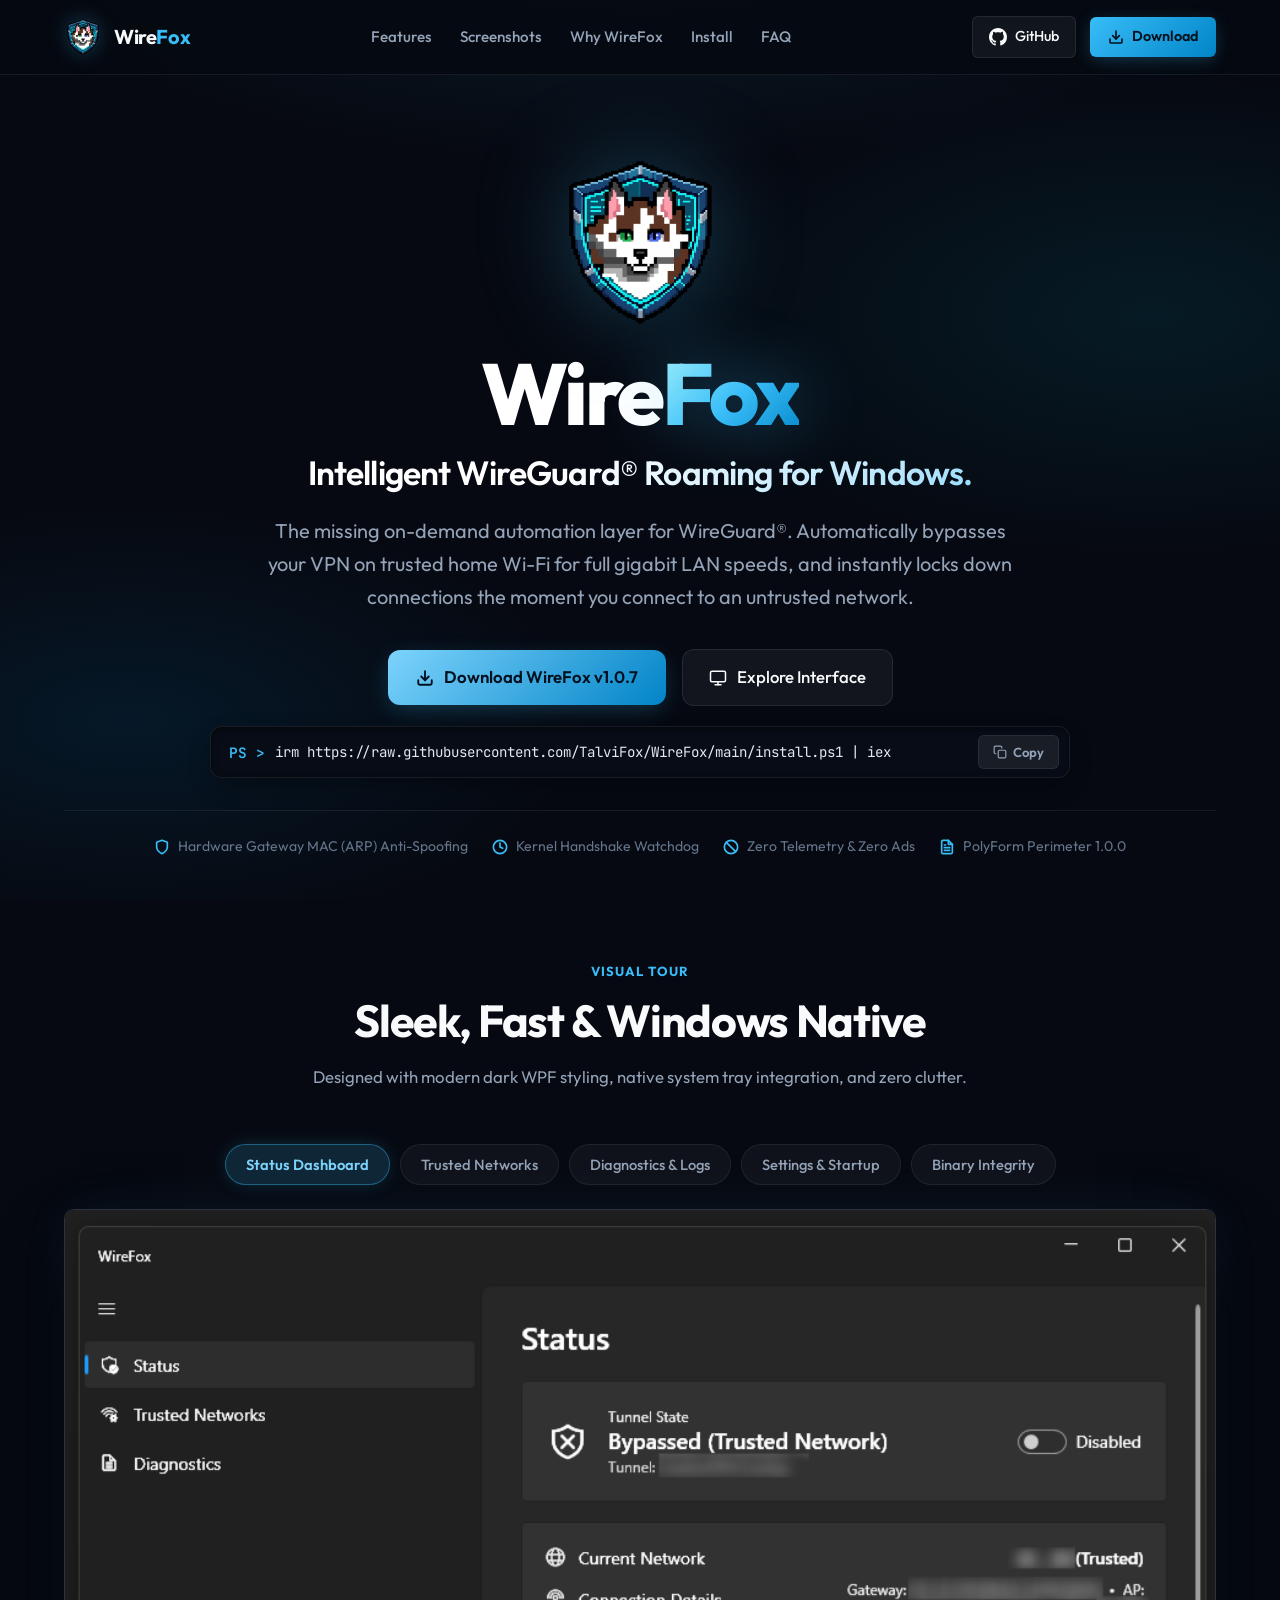
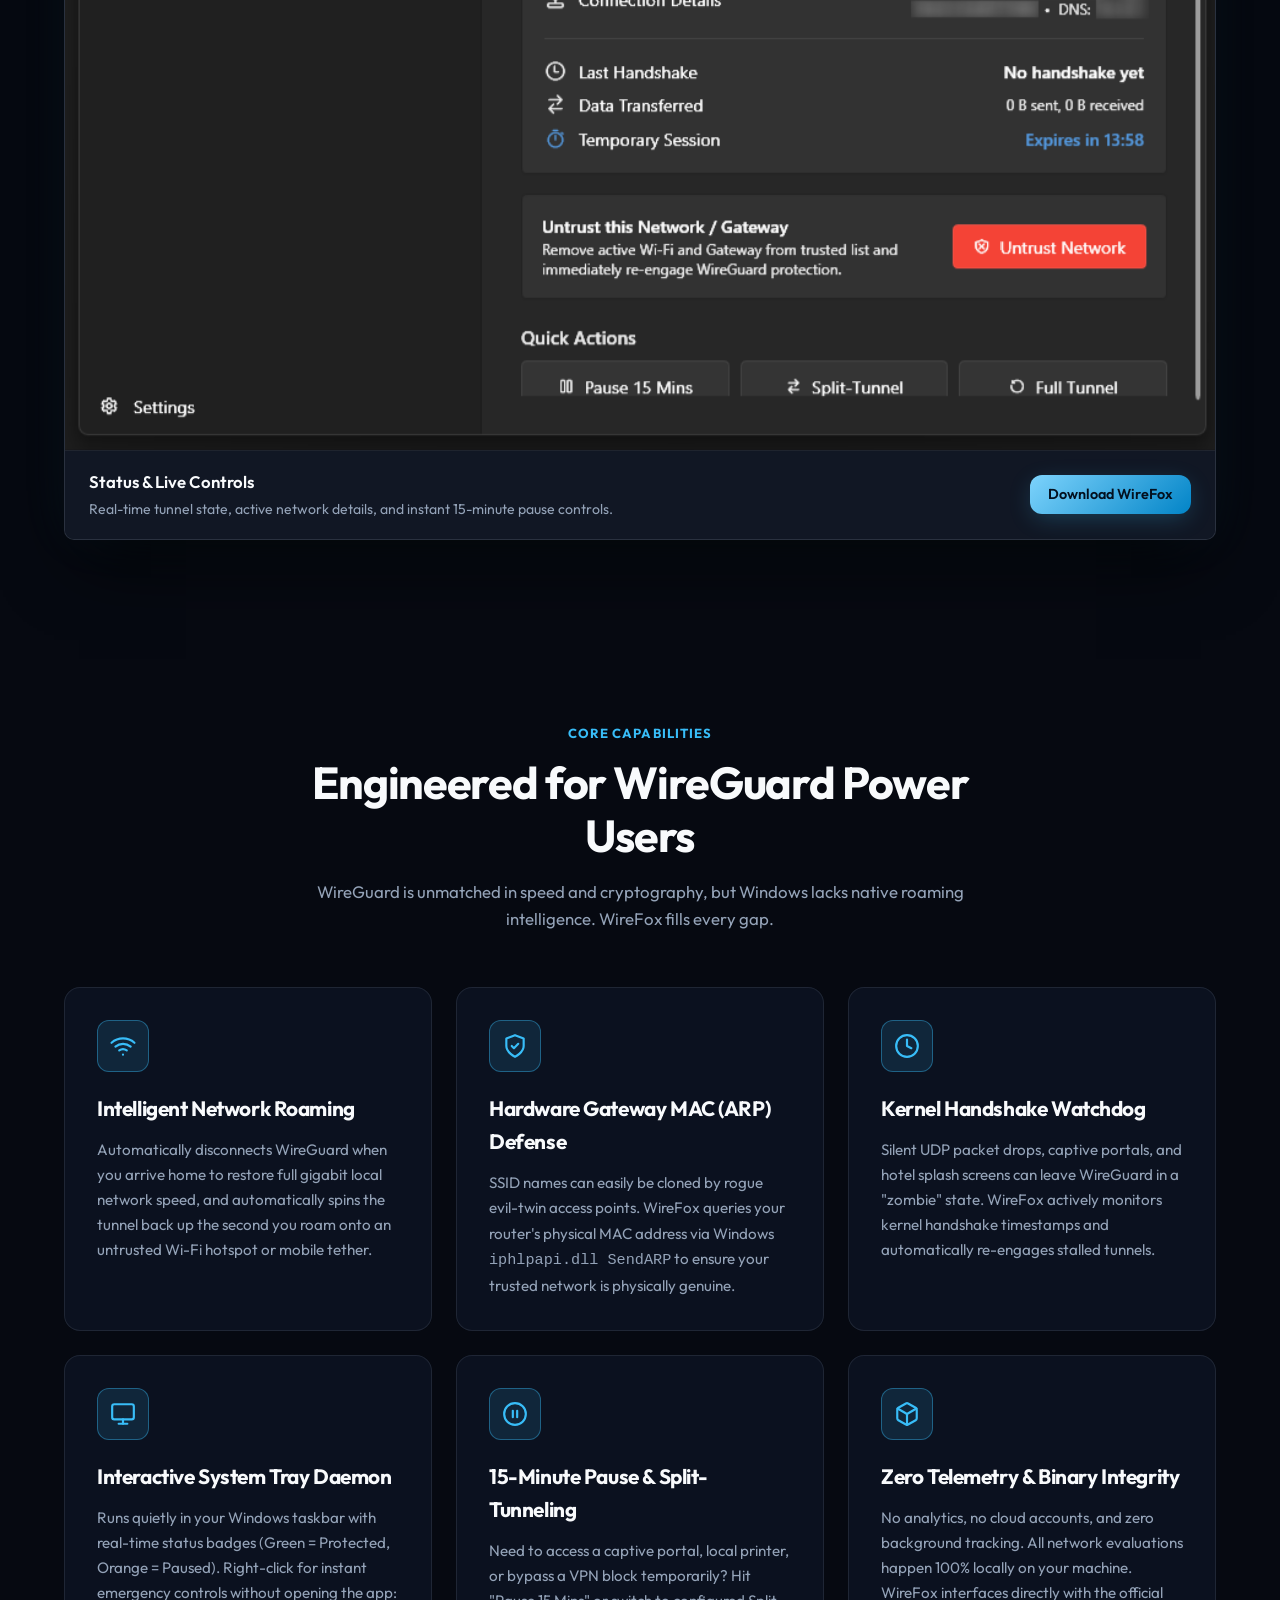
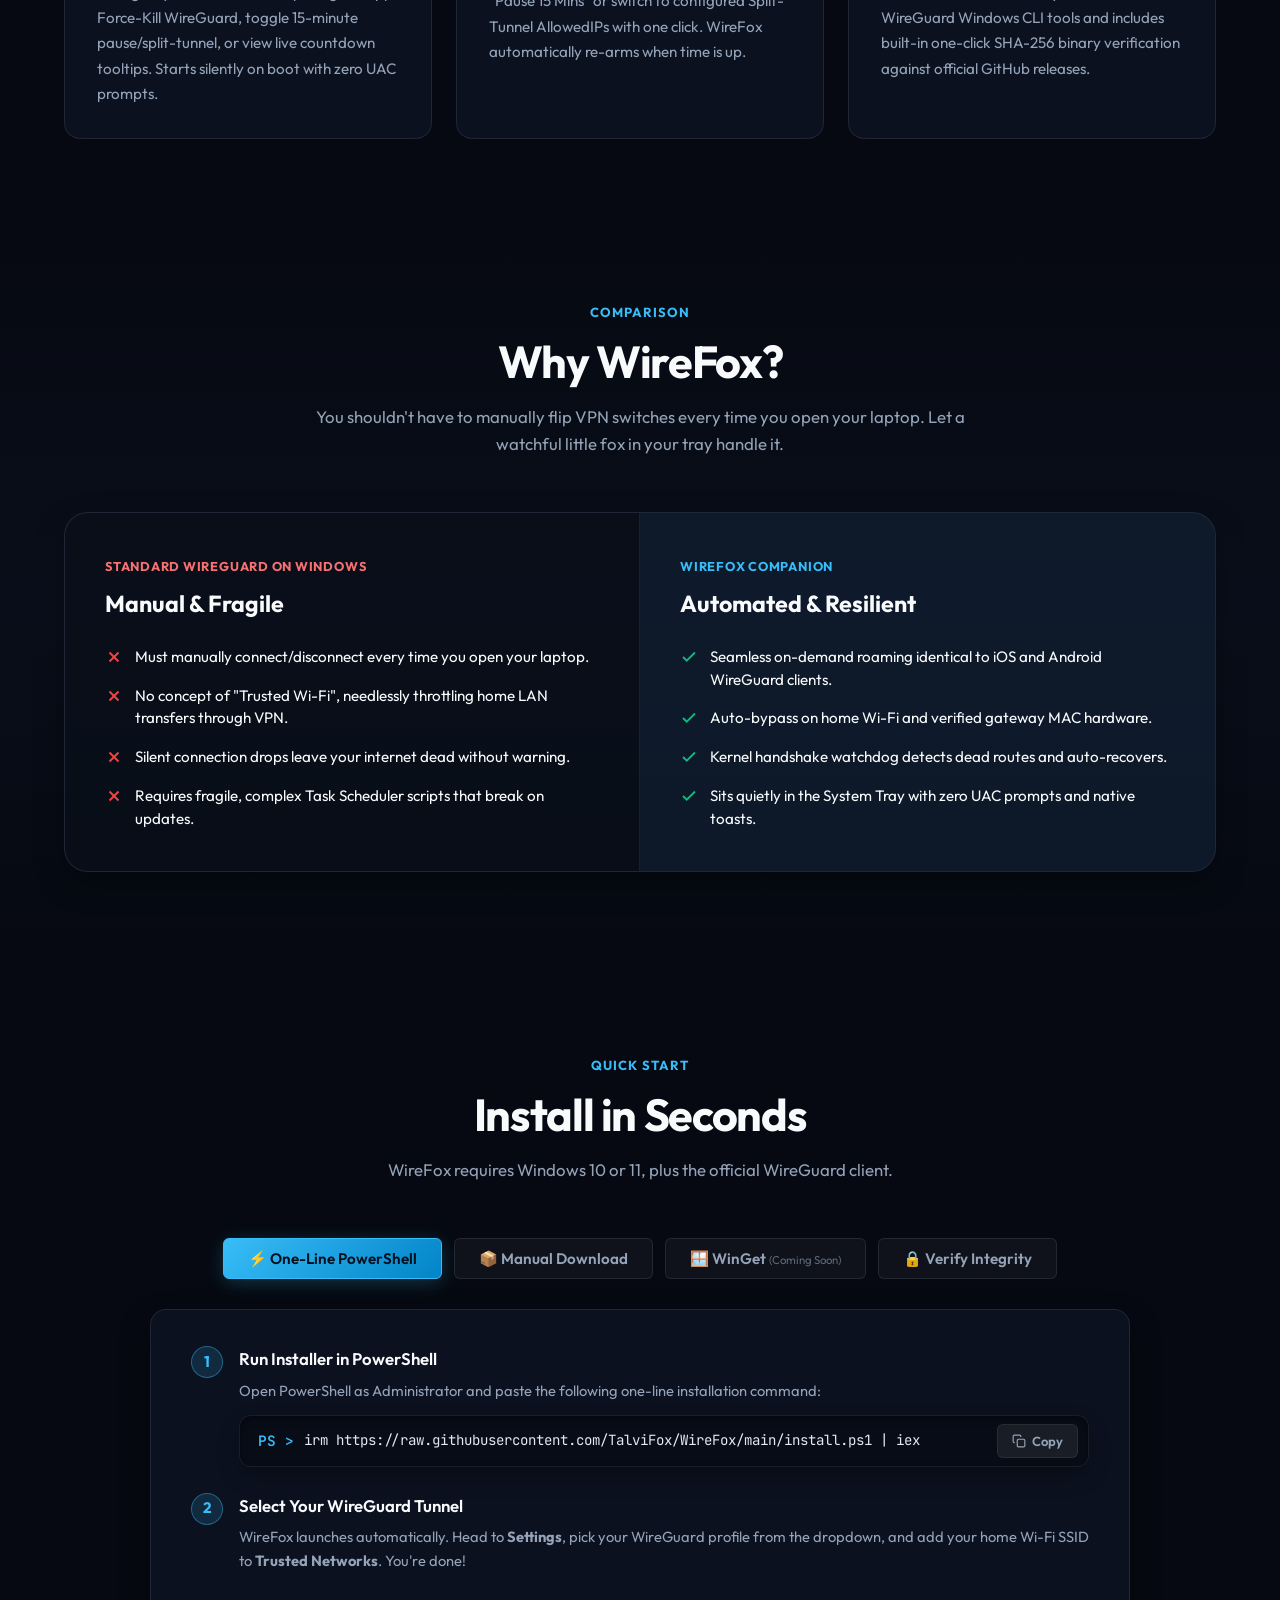
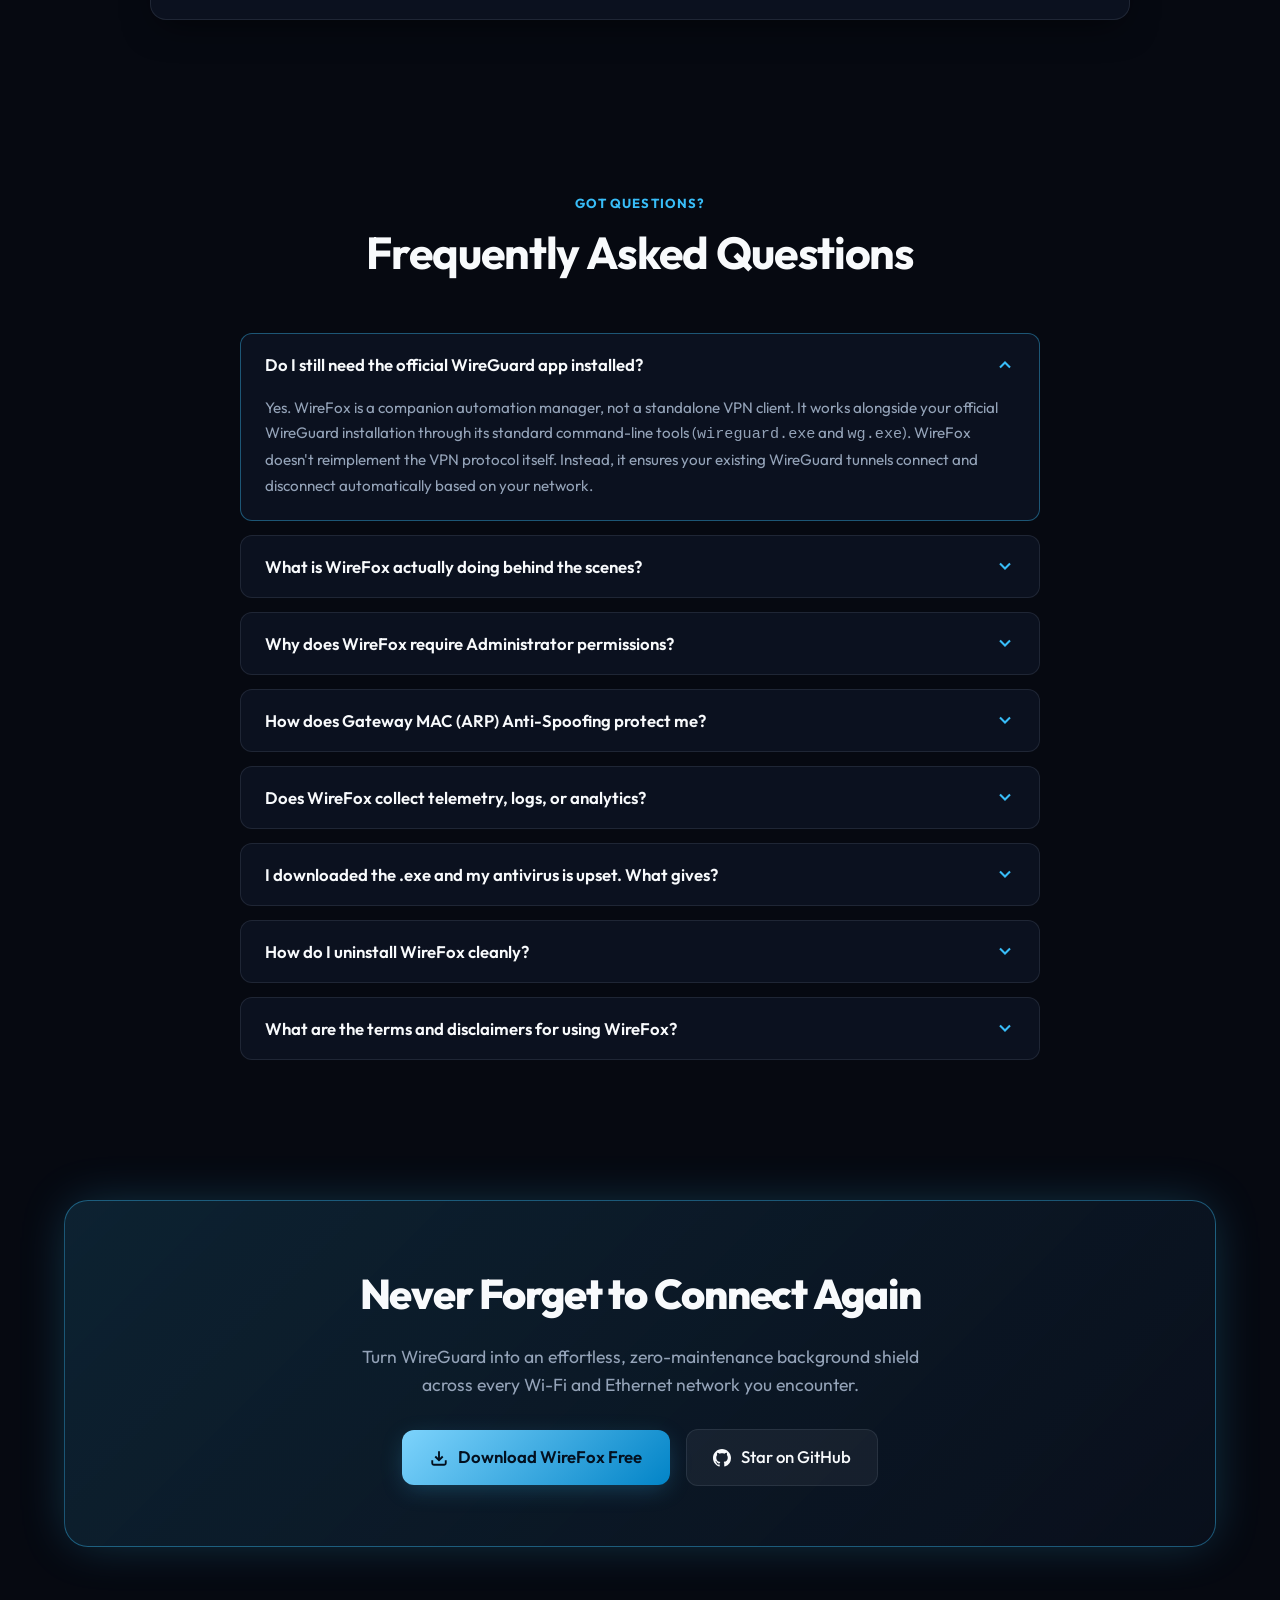
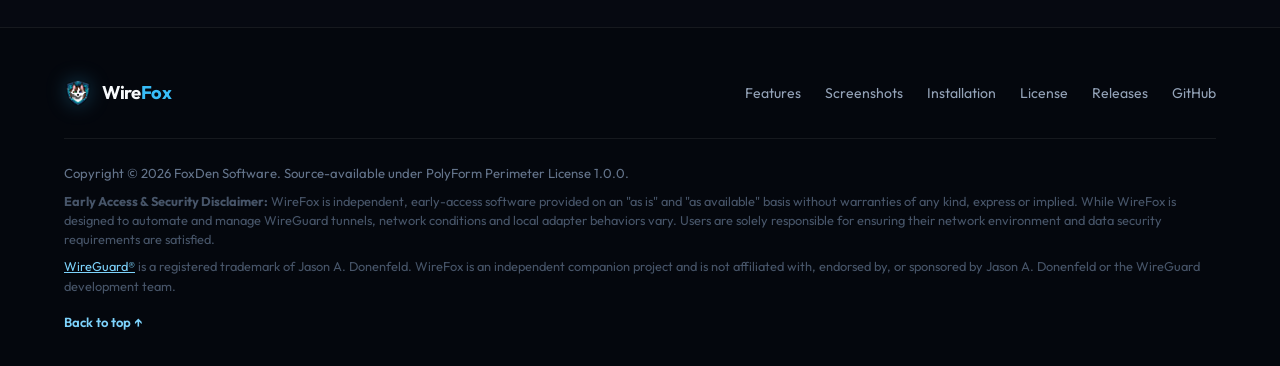
==== commit 2ad0287a: "Add files via upload" ====
--- a/docs/index.html
+++ b/docs/index.html
@@ -5,9 +5,9 @@
   <meta name="viewport" content="width=device-width, initial-scale=1.0">
   
   <!-- Primary SEO Meta Tags -->
-  <title>WireFox | Automated WireGuard Roaming &amp; On-Demand for Windows</title>
-  <meta name="title" content="WireFox | Automated WireGuard Roaming &amp; On-Demand for Windows">
-  <meta name="description" content="Intelligent WireGuard companion for Windows 10 &amp; 11. Auto-disconnects on trusted home Wi-Fi, auto-connects on untrusted networks, and blocks ARP spoofing.">
+  <title>WireFox | VPN Roaming</title>
+  <meta name="title" content="WireFox | VPN Roaming">
+  <meta name="description" content="Intelligent background companion for WireGuard on Windows 10 & 11. Auto-disconnects on trusted home Wi-Fi, auto-connects on untrusted networks, prevents gateway ARP spoofing, and recovers stalled tunnels.">
   <meta name="keywords" content="WireGuard Windows, WireGuard auto connect, WireGuard roaming, WireGuard watchdog, WireGuard system tray, WireGuard Wi-Fi automation, WireGuard on demand Windows, ARP anti-spoofing">
   <meta name="author" content="FoxDen Software">
   <meta name="robots" content="index, follow">
@@ -18,16 +18,16 @@
   <!-- Open Graph / Facebook / Discord -->
   <meta property="og:type" content="website">
   <meta property="og:url" content="https://wirefox.foxdensoftware.dev/">
-  <meta property="og:title" content="WireFox | Automated WireGuard Roaming &amp; On-Demand for Windows">
-  <meta property="og:description" content="Intelligent WireGuard companion for Windows 10 &amp; 11. Auto-disconnects on trusted home Wi-Fi, auto-connects on untrusted networks, and blocks ARP spoofing.">
-  <meta property="og:image" content="https://wirefox.foxdensoftware.dev/assets/wirefox_icon.png">
+  <meta property="og:title" content="WireFox | VPN Roaming">
+  <meta property="og:description" content="Intelligent background companion for WireGuard on Windows 10 & 11. Auto-disconnects on trusted home Wi-Fi, auto-connects on untrusted networks, prevents gateway ARP spoofing, and recovers stalled tunnels.">
+  <meta property="og:image" content="https://raw.githubusercontent.com/TalviFox/WireFox/main/wirefox_icon.png">
 
   <!-- Twitter / X -->
   <meta property="twitter:card" content="summary_large_image">
   <meta property="twitter:url" content="https://wirefox.foxdensoftware.dev/">
-  <meta property="twitter:title" content="WireFox | Automated WireGuard Roaming &amp; On-Demand for Windows">
-  <meta property="twitter:description" content="Intelligent WireGuard companion for Windows 10 &amp; 11. Auto-disconnects on trusted home Wi-Fi, auto-connects on untrusted networks, and blocks ARP spoofing.">
-  <meta property="twitter:image" content="https://wirefox.foxdensoftware.dev/assets/wirefox_icon.png">
+  <meta property="twitter:title" content="WireFox | VPN Roaming">
+  <meta property="twitter:description" content="Intelligent background companion for WireGuard on Windows 10 & 11. Auto-disconnects on trusted home Wi-Fi, auto-connects on untrusted networks, and guards against gateway ARP spoofing.">
+  <meta property="twitter:image" content="https://raw.githubusercontent.com/TalviFox/WireFox/main/wirefox_icon.png">
 
   <!-- Favicon -->
   <link rel="icon" type="image/x-icon" href="assets/favicon.ico">
@@ -39,7 +39,7 @@
   <link href="https://fonts.googleapis.com/css2?family=JetBrains+Mono:wght@400;500;600&family=Outfit:wght@300;400;500;600;700;800&display=swap" rel="stylesheet">
 
   <!-- Stylesheet -->
-  <link rel="stylesheet" href="css/style.css?v=1.7">
+  <link rel="stylesheet" href="css/style.css?v=1.4">
 
   <!-- Schema.org JSON-LD for Search Engines -->
   <script type="application/ld+json">
@@ -53,7 +53,7 @@
     "license": "https://github.com/TalviFox/WireFox/blob/main/LICENSE",
     "url": "https://wirefox.foxdensoftware.dev/",
     "downloadUrl": "https://github.com/TalviFox/WireFox/releases",
-    "softwareVersion": "1.0.6",
+    "softwareVersion": "1.0.7",
     "author": {
       "@type": "Organization",
       "name": "FoxDen Software",
@@ -73,12 +73,13 @@
   <aside class="mobile-notice-banner" id="mobile-notice" aria-label="Desktop application notice" style="display: none;">
     <div class="container mobile-notice-inner">
       <div class="mobile-notice-content">
+        <span class="mobile-notice-badge">Windows 10 &amp; 11 Utility</span>
         <p class="mobile-notice-message">
           <strong>Visiting from mobile?</strong> WireFox is built exclusively for Windows desktop PCs. You are welcome to grab the download or copy the link to open on your PC. Feel free to explore all features, architecture, and diagnostics below!
         </p>
       </div>
       <div class="mobile-notice-actions">
-        <a href="https://github.com/TalviFox/WireFox/releases/tag/v1.0.6" class="btn-mobile-action btn-mobile-dl" id="mobile-download-btn" title="Download WireFox executable">
+        <a href="https://github.com/TalviFox/WireFox/releases/latest" class="btn-mobile-action btn-mobile-dl" id="mobile-download-btn" title="Download WireFox executable">
           <svg width="13" height="13" viewBox="0 0 24 24" fill="none" stroke="currentColor" stroke-width="2.5"><path d="M21 15v4a2 2 0 0 1-2 2H5a2 2 0 0 1-2-2v-4"></path><polyline points="7 10 12 15 17 10"></polyline><line x1="12" y1="15" x2="12" y2="3"></line></svg>
           <span>Download</span>
         </a>
@@ -115,7 +116,7 @@
           </svg>
           <span>GitHub</span>
         </a>
-        <a href="https://github.com/TalviFox/WireFox/releases/tag/v1.0.6" class="btn-nav-download" id="nav-download-btn">
+        <a href="https://github.com/TalviFox/WireFox/releases/latest" class="btn-nav-download" id="nav-download-btn">
           <svg width="16" height="16" viewBox="0 0 24 24" fill="none" stroke="currentColor" stroke-width="2.5" stroke-linecap="round" stroke-linejoin="round">
             <path d="M21 15v4a2 2 0 0 1-2 2H5a2 2 0 0 1-2-2v-4"></path>
             <polyline points="7 10 12 15 17 10"></polyline>
@@ -136,10 +137,11 @@
           <span class="hero-logo-bubble">Hitting the button so you don't have to 🦊</span>
         </div>
 
-        <h1 class="hero-brand-heading">
-          Wire<span class="brand-fox">Fox</span>
-          <span class="hero-tagline">Intelligent WireGuard&reg; Roaming for Windows.</span>
-        </h1>
+        <h1 class="hero-brand-heading">Wire<span>Fox</span></h1>
+
+        <h2 class="hero-tagline">
+          Intelligent WireGuard&reg; Roaming for Windows.
+        </h2>
 
         <p class="hero-subtitle">
           The missing on-demand automation layer for WireGuard&reg;. Automatically bypasses your VPN on trusted home Wi-Fi for full gigabit LAN speeds, and instantly locks down connections the moment you connect to an untrusted network.
@@ -147,13 +149,13 @@
 
         <div class="hero-actions">
           <div class="hero-btn-row">
-            <a href="https://github.com/TalviFox/WireFox/releases/tag/v1.0.6" class="btn-primary" id="hero-download-btn">
+            <a href="https://github.com/TalviFox/WireFox/releases/latest" class="btn-primary" id="hero-download-btn">
               <svg width="18" height="18" viewBox="0 0 24 24" fill="none" stroke="currentColor" stroke-width="2.5" stroke-linecap="round" stroke-linejoin="round">
                 <path d="M21 15v4a2 2 0 0 1-2 2H5a2 2 0 0 1-2-2v-4"></path>
                 <polyline points="7 10 12 15 17 10"></polyline>
                 <line x1="12" y1="15" x2="12" y2="3"></line>
               </svg>
-              <span>Download WireFox <span class="release-version-tag">v1.0.6</span></span>
+              <span>Download WireFox <span class="release-version-tag">v1.0.7</span></span>
             </a>
             <a href="#showcase" class="btn-secondary" id="hero-explore-btn">
               <svg width="18" height="18" viewBox="0 0 24 24" fill="none" stroke="currentColor" stroke-width="2" stroke-linecap="round" stroke-linejoin="round">
@@ -267,7 +269,7 @@
               <div class="caption-title" id="caption-title">Status & Live Controls</div>
               <div class="caption-desc" id="caption-desc">Real-time tunnel state, active network details, and instant 15-minute pause controls.</div>
             </div>
-            <a href="https://github.com/TalviFox/WireFox/releases/tag/v1.0.6" class="btn-primary" style="padding: 8px 18px; font-size: 0.9rem;">
+            <a href="https://github.com/TalviFox/WireFox/releases/latest" class="btn-primary" style="padding: 8px 18px; font-size: 0.9rem;">
               Download WireFox
             </a>
           </div>
@@ -452,34 +454,10 @@
         </div>
 
         <div class="install-tabs-nav">
-          <button class="install-tab-btn active" data-pane="pane-ps" id="install-tab-ps">
-            <svg class="install-tab-icon" width="18" height="18" viewBox="0 0 24 24" fill="currentColor" aria-hidden="true">
-              <path d="M21.144 2.5a2.857 2.857 0 0 0-2.858 2.857v13.286a2.857 2.857 0 0 0 2.858 2.857H24V2.5h-2.856zM0 6.643v10.714C0 19.014 1.486 20.5 3.321 20.5h13.93c1.834 0 3.32-1.486 3.32-3.143V6.643C20.571 4.986 19.086 3.5 17.25 3.5H3.321C1.486 3.5 0 4.986 0 6.643zm8.384 8.795l-4.227-2.735a.857.857 0 0 1-.22-.249.856.856 0 0 1 .684-1.328h.001c.21 0 .416.074.577.209l3.666 2.373 5.485-6.02a.858.858 0 0 1 1.206-.062.857.857 0 0 1 .063 1.207l-6.143 6.744a.857.857 0 0 1-1.092.146v-.285zm7.388 1.833h-4.286a.857.857 0 0 1 0-1.714h4.286a.857.857 0 0 1 0 1.714z"/>
-            </svg>
-            <span>One-Line PowerShell</span>
-          </button>
-          <button class="install-tab-btn" data-pane="pane-manual" id="install-tab-manual">
-            <svg class="install-tab-icon" width="18" height="18" viewBox="0 0 24 24" fill="currentColor" aria-hidden="true">
-              <path d="M12 0C5.37 0 0 5.37 0 12c0 5.31 3.435 9.795 8.205 11.385.6.105.825-.255.825-.57 0-.285-.015-1.23-.015-2.235-3.015.555-3.795-.735-4.035-1.41-.135-.345-.72-1.41-1.23-1.695-.42-.225-1.02-.78-.015-.795.945-.015 1.62.87 1.845 1.23 1.08 1.815 2.805 1.305 3.495.99.105-.78.42-1.305.765-1.605-2.67-.3-5.46-1.335-5.46-5.925 0-1.305.465-2.385 1.23-3.225-.12-.3-.54-1.53.12-3.18 0 0 1.005-.315 3.3 1.23.96-.27 1.98-.405 3-.405s2.04.135 3 .405c2.295-1.56 3.3-1.23 3.3-1.23.66 1.65.24 2.88.12 3.18.765.84 1.23 1.905 1.23 3.225 0 4.605-2.805 5.625-5.475 5.925.435.375.81 1.095.81 2.22 0 1.605-.015 2.895-.015 3.3 0 .315.225.69.825.57A12.02 12.02 0 0024 12c0-6.63-5.37-12-12-12z"/>
-            </svg>
-            <span>Manual Download</span>
-          </button>
-          <button class="install-tab-btn" data-pane="pane-winget" id="install-tab-winget">
-            <svg class="install-tab-icon" width="18" height="18" viewBox="0 0 24 24" fill="currentColor" aria-hidden="true">
-              <rect x="2" y="2" width="9.2" height="9.2" rx="1.2"/>
-              <rect x="12.8" y="2" width="9.2" height="9.2" rx="1.2"/>
-              <rect x="2" y="12.8" width="9.2" height="9.2" rx="1.2"/>
-              <rect x="12.8" y="12.8" width="9.2" height="9.2" rx="1.2"/>
-            </svg>
-            <span>WinGet <small class="tab-badge-soon">(Coming Soon)</small></span>
-          </button>
-          <button class="install-tab-btn" data-pane="pane-verify" id="install-tab-verify">
-            <svg class="install-tab-icon" width="18" height="18" viewBox="0 0 24 24" fill="none" stroke="currentColor" stroke-width="2.2" stroke-linecap="round" stroke-linejoin="round" aria-hidden="true">
-              <path d="M12 22s8-4 8-10V5l-8-3-8 3v7c0 6 8 10 8 10z"></path>
-              <polyline points="9 12 11 14 15 10"></polyline>
-            </svg>
-            <span>Verify Integrity</span>
-          </button>
+          <button class="install-tab-btn active" data-pane="pane-ps" id="install-tab-ps">⚡ One-Line PowerShell</button>
+          <button class="install-tab-btn" data-pane="pane-manual" id="install-tab-manual">📦 Manual Download</button>
+          <button class="install-tab-btn" data-pane="pane-winget" id="install-tab-winget">🪟 WinGet <small style="opacity:0.6; font-size:0.75em; font-weight:normal;">(Coming Soon)</small></button>
+          <button class="install-tab-btn" data-pane="pane-verify" id="install-tab-verify">🔒 Verify Integrity</button>
         </div>
 
         <!-- Pane 0: WinGet -->
@@ -499,7 +477,7 @@
                   </button>
                 </div>
                 <p style="font-size:0.82rem; opacity:0.6; margin-top:0.6rem; margin-bottom:0;">
-                  In the meantime, please use the <strong>One-Line PowerShell</strong> or <strong>Manual Download</strong> tab above.
+                  In the meantime, please use the <strong>⚡ One-Line PowerShell</strong> or <strong>📦 Manual Download</strong> tab above.
                 </p>
               </div>
             </div>
@@ -549,7 +527,7 @@
               <div class="step-content">
                 <h4>Download the Executable</h4>
                 <p>Grab the latest standalone <code style="color:var(--brand-orange)">WireFox.exe</code> directly from our GitHub Releases:</p>
-                <a href="https://github.com/TalviFox/WireFox/releases/tag/v1.0.6" class="btn-primary" style="margin: 8px 0 16px;">
+                <a href="https://github.com/TalviFox/WireFox/releases/latest" class="btn-primary" style="margin: 8px 0 16px;">
                   <svg width="16" height="16" viewBox="0 0 24 24" fill="none" stroke="currentColor" stroke-width="2.5"><path d="M21 15v4a2 2 0 0 1-2 2H5a2 2 0 0 1-2-2v-4"></path><polyline points="7 10 12 15 17 10"></polyline><line x1="12" y1="15" x2="12" y2="3"></line></svg>
                   <span>Go to Latest GitHub Release</span>
                 </a>
@@ -704,7 +682,7 @@
         <h2>Never Forget to Connect Again</h2>
         <p>Turn WireGuard into an effortless, zero-maintenance background shield across every Wi-Fi and Ethernet network you encounter.</p>
         <div class="hero-btn-row">
-          <a href="https://github.com/TalviFox/WireFox/releases/tag/v1.0.6" class="btn-primary" id="footer-cta-download">
+          <a href="https://github.com/TalviFox/WireFox/releases/latest" class="btn-primary" id="footer-cta-download">
             <svg width="18" height="18" viewBox="0 0 24 24" fill="none" stroke="currentColor" stroke-width="2.5"><path d="M21 15v4a2 2 0 0 1-2 2H5a2 2 0 0 1-2-2v-4"></path><polyline points="7 10 12 15 17 10"></polyline><line x1="12" y1="15" x2="12" y2="3"></line></svg>
             <span>Download WireFox Free</span>
           </a>
--- a/docs/css/style.css
+++ b/docs/css/style.css
@@ -60,8 +60,6 @@
 html {
   scroll-behavior: smooth;
   color-scheme: dark;
-  overflow-x: hidden;
-  max-width: 100%;
 }
 
 body {
@@ -70,7 +68,6 @@
   font-family: var(--font-sans);
   line-height: 1.6;
   overflow-x: hidden;
-  max-width: 100%;
   background-image: 
     radial-gradient(ellipse 85% 55% at 50% -20%, rgba(56, 189, 248, 0.16), transparent 70%),
     radial-gradient(ellipse 65% 45% at 90% 35%, rgba(6, 182, 212, 0.1), transparent 60%),
@@ -126,7 +123,6 @@
   justify-content: space-between;
   gap: 16px;
   flex-wrap: wrap;
-  position: relative;
 }
 
 .mobile-notice-content {
@@ -134,7 +130,7 @@
   align-items: center;
   gap: 12px;
   flex: 1;
-  min-width: 0;
+  min-width: 260px;
 }
 
 .mobile-notice-badge {
@@ -435,7 +431,7 @@
   color: #ffffff;
 }
 
-.hero-brand-heading span.brand-fox {
+.hero-brand-heading span {
   background: linear-gradient(135deg, #a5f3fc 0%, #38bdf8 55%, #0284c7 100%);
   -webkit-background-clip: text;
   background-clip: text;
@@ -444,14 +440,13 @@
 }
 
 .hero-tagline {
-  display: block;
   font-size: clamp(1.4rem, 2.8vw, 2.1rem);
   font-weight: 600;
   letter-spacing: -0.025em;
   line-height: 1.25;
   color: var(--text-primary);
   max-width: 820px;
-  margin: 16px auto 20px;
+  margin: 0 auto 20px;
   background: linear-gradient(135deg, #ffffff 40%, #bae6fd 80%, #7dd3fc 100%);
   -webkit-background-clip: text;
   background-clip: text;
@@ -1004,46 +999,25 @@
 
 .install-tabs-nav {
   display: flex;
-  justify-content: safe center;
-  align-items: center;
-  flex-wrap: nowrap;
-  gap: 10px;
+  justify-content: center;
+  gap: 12px;
   margin-bottom: 30px;
-  width: 100%;
 }
 
 .install-tab-btn {
-  display: inline-flex;
-  flex-direction: row;
-  align-items: center;
-  justify-content: center;
-  gap: 8px;
-  flex: 0 0 auto;
-  width: auto;
-  padding: 10px 18px;
+  padding: 10px 24px;
   border-radius: var(--radius-sm);
   background: rgba(255, 255, 255, 0.04);
   border: 1px solid var(--border-card);
   color: var(--text-secondary);
   font-weight: 600;
-  font-size: 0.92rem;
-  white-space: nowrap;
+  font-size: 0.95rem;
   transition: all var(--transition-fast);
-}
-
-.install-tab-btn .install-tab-icon {
-  flex-shrink: 0;
-  transition: transform var(--transition-fast);
 }
 
 .install-tab-btn:hover {
   background: rgba(56, 189, 248, 0.08);
   color: var(--text-primary);
-  border-color: rgba(56, 189, 248, 0.35);
-}
-
-.install-tab-btn:hover .install-tab-icon {
-  transform: scale(1.1);
 }
 
 .install-tab-btn.active {
@@ -1051,17 +1025,6 @@
   color: #03101f;
   border-color: var(--brand-frost);
   box-shadow: 0 4px 20px -2px var(--frost-glow);
-}
-
-.install-tab-btn.active .install-tab-icon {
-  color: #03101f;
-}
-
-.tab-badge-soon {
-  font-size: 0.76em;
-  font-weight: normal;
-  opacity: 0.75;
-  margin-left: 2px;
 }
 
 .install-pane {
@@ -1303,70 +1266,18 @@
 }
 
 /* Responsive adjustments */
-@media (max-width: 900px) {
-  .features-grid {
-    grid-template-columns: repeat(auto-fit, minmax(min(100%, 280px), 1fr));
-  }
-}
-
 @media (max-width: 768px) {
-  .container {
-    padding: 0 16px;
-  }
   .nav-links {
     display: none;
   }
   .hero-section {
-    padding: 44px 0 36px;
-  }
-  .hero-logo {
-    width: 140px;
-    height: 140px;
+    padding: 50px 0 40px;
   }
   .features-grid {
     grid-template-columns: 1fr;
-    gap: 16px;
-  }
-  .feature-card {
-    padding: 24px 20px;
-  }
-  .comparison-col {
-    padding: 24px 18px;
-  }
-  .install-section {
-    padding: 60px 0;
-  }
-  .install-tabs-nav {
-    display: grid;
-    grid-template-columns: repeat(2, 1fr);
-    grid-auto-rows: 1fr;
-    gap: 10px;
-    width: 100%;
-    max-width: 480px;
-    margin: 0 auto 24px;
-  }
-  .install-tab-btn {
-    width: 100%;
-    height: 100%;
-    min-height: 52px;
-    display: flex;
-    align-items: center;
-    justify-content: center;
-    padding: 12px 10px;
-    font-size: 0.88rem;
-    font-weight: 600;
-    text-align: center;
-    box-sizing: border-box;
-    gap: 8px;
-    line-height: 1.25;
-  }
-  .install-tab-btn .install-tab-icon {
-    width: 20px;
-    height: 20px;
-    flex-shrink: 0;
   }
   .install-pane {
-    padding: 22px 16px;
+    padding: 24px 16px;
   }
   .install-step {
     gap: 12px;
@@ -1385,101 +1296,9 @@
     font-size: 0.78rem;
   }
   .cta-banner {
-    padding: 36px 18px;
-    margin: 30px 0 60px;
+    padding: 40px 20px;
   }
   .showcase-viewport {
     min-height: auto;
   }
-  .showcase-caption {
-    flex-direction: column;
-    align-items: flex-start;
-    gap: 12px;
-  }
-  .showcase-caption .btn-primary {
-    width: 100%;
-    justify-content: center;
-  }
-}
-
-@media (max-width: 640px) {
-  .mobile-notice-banner {
-    padding: 10px 0;
-  }
-  .mobile-notice-inner {
-    flex-direction: column;
-    align-items: stretch;
-    gap: 10px;
-    position: relative;
-    padding-right: 32px; /* clearance for close button */
-  }
-  .mobile-notice-close {
-    position: absolute;
-    top: -2px;
-    right: 0;
-  }
-  .mobile-notice-actions {
-    width: 100%;
-    flex-wrap: wrap;
-    gap: 8px;
-  }
-  .btn-mobile-action {
-    flex: 1 1 auto;
-    justify-content: center;
-  }
-  .install-step {
-    flex-direction: column;
-    gap: 8px;
-  }
-}
-
-@media (max-width: 520px) {
-  .site-nav {
-    height: 62px;
-  }
-  .nav-brand {
-    font-size: 1.12rem;
-    gap: 8px;
-  }
-  .nav-logo {
-    width: 30px;
-    height: 30px;
-  }
-  .nav-actions {
-    gap: 8px;
-  }
-  .btn-github span {
-    display: none;
-  }
-  .btn-github {
-    padding: 8px 10px;
-  }
-  .btn-nav-download {
-    padding: 7px 12px;
-    font-size: 0.82rem;
-  }
-  .hero-btn-row {
-    flex-direction: column;
-    width: 100%;
-  }
-  .hero-btn-row .btn-primary,
-  .hero-btn-row .btn-secondary {
-    width: 100%;
-    justify-content: center;
-    box-sizing: border-box;
-  }
-  .terminal-command-box {
-    padding: 6px 8px;
-  }
-  .terminal-prefix {
-    font-size: 0.8rem;
-    margin-right: 6px;
-  }
-  .terminal-code {
-    font-size: 0.74rem;
-  }
-  .btn-copy {
-    padding: 5px 8px;
-    font-size: 0.72rem;
-  }
-}
+}
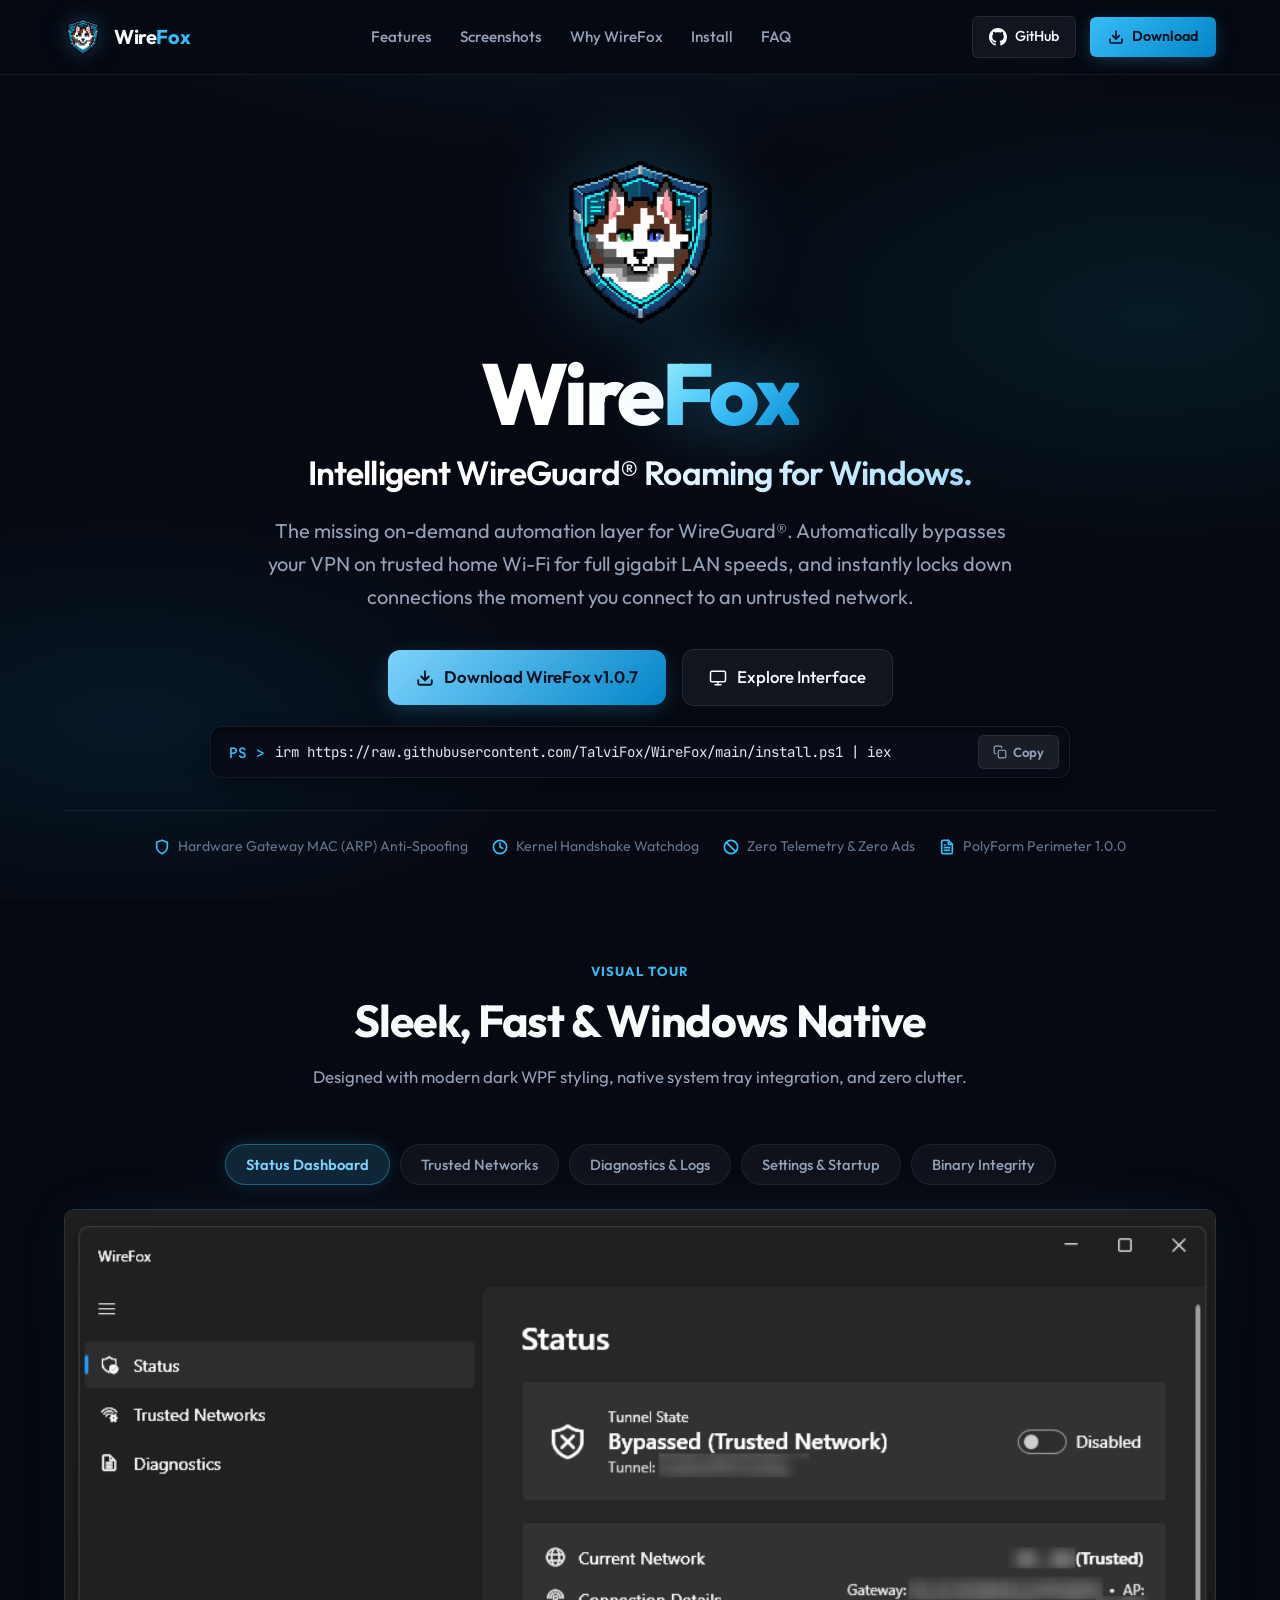
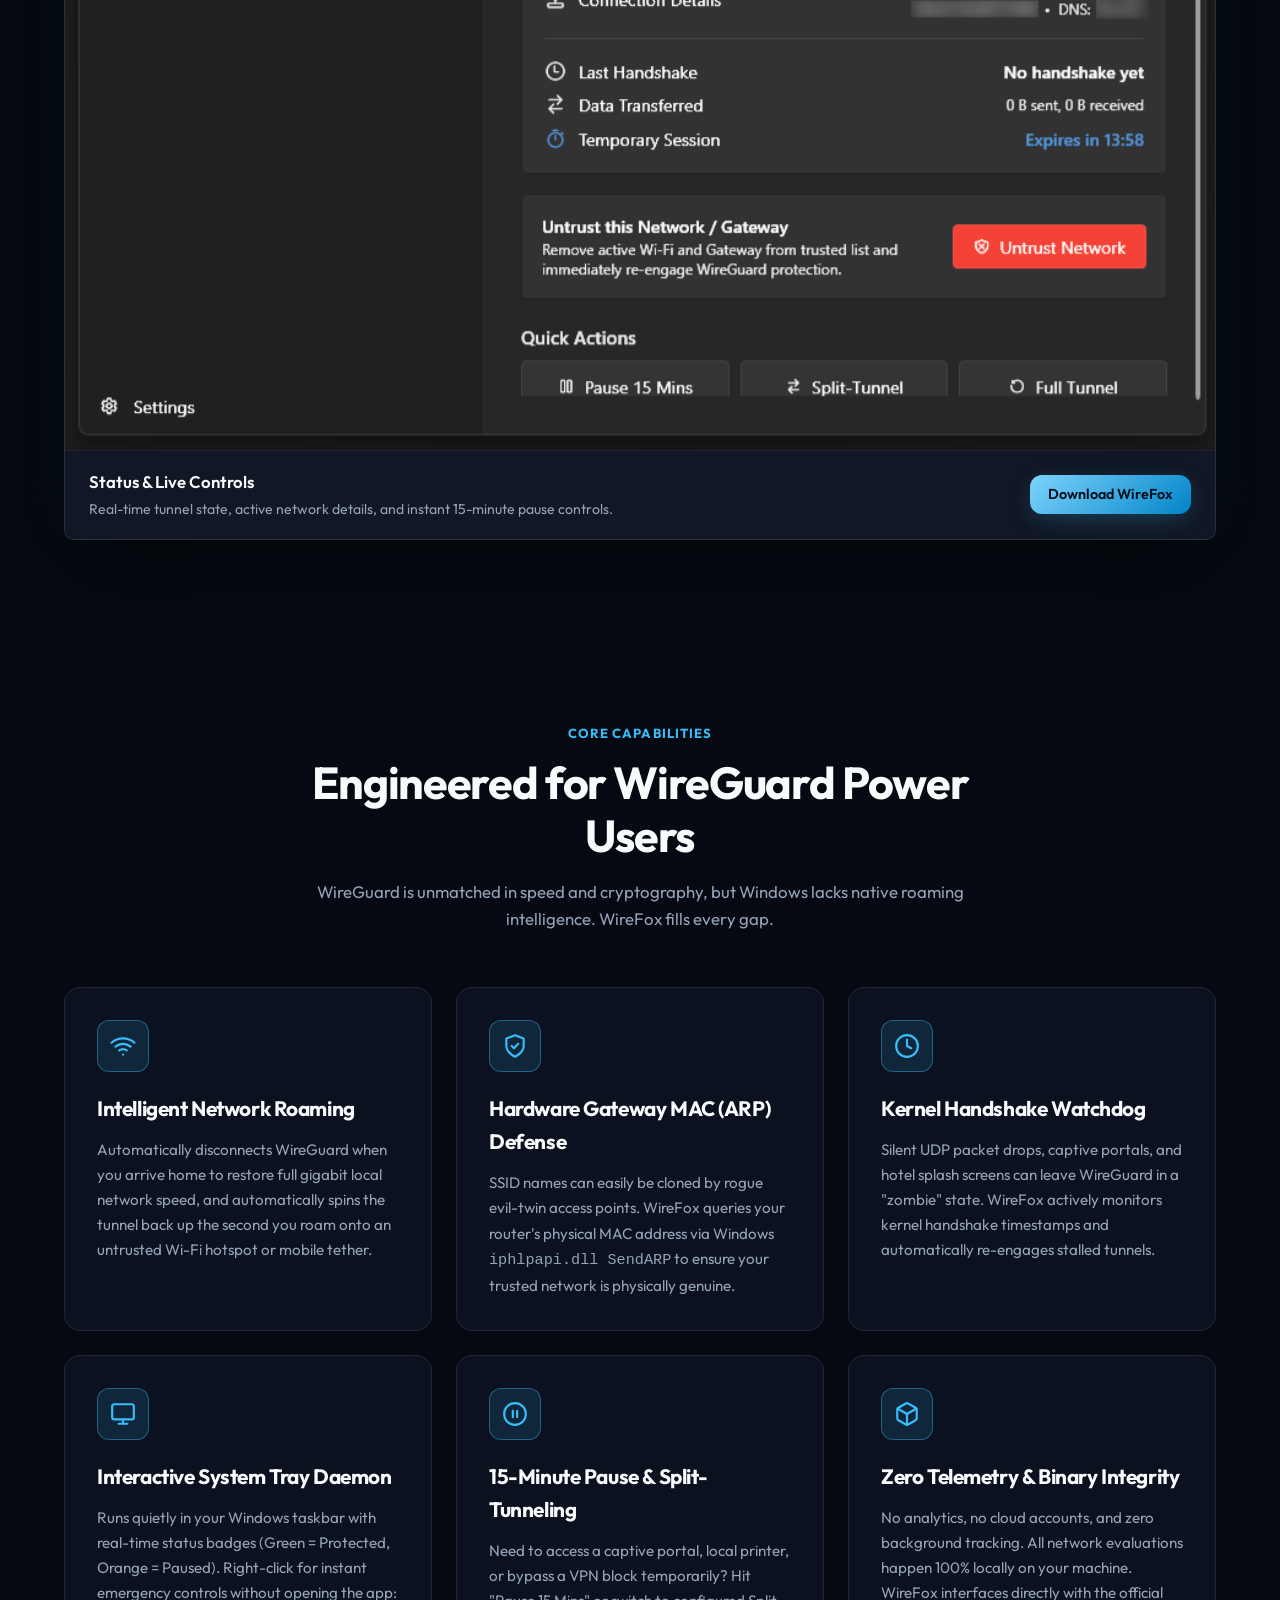
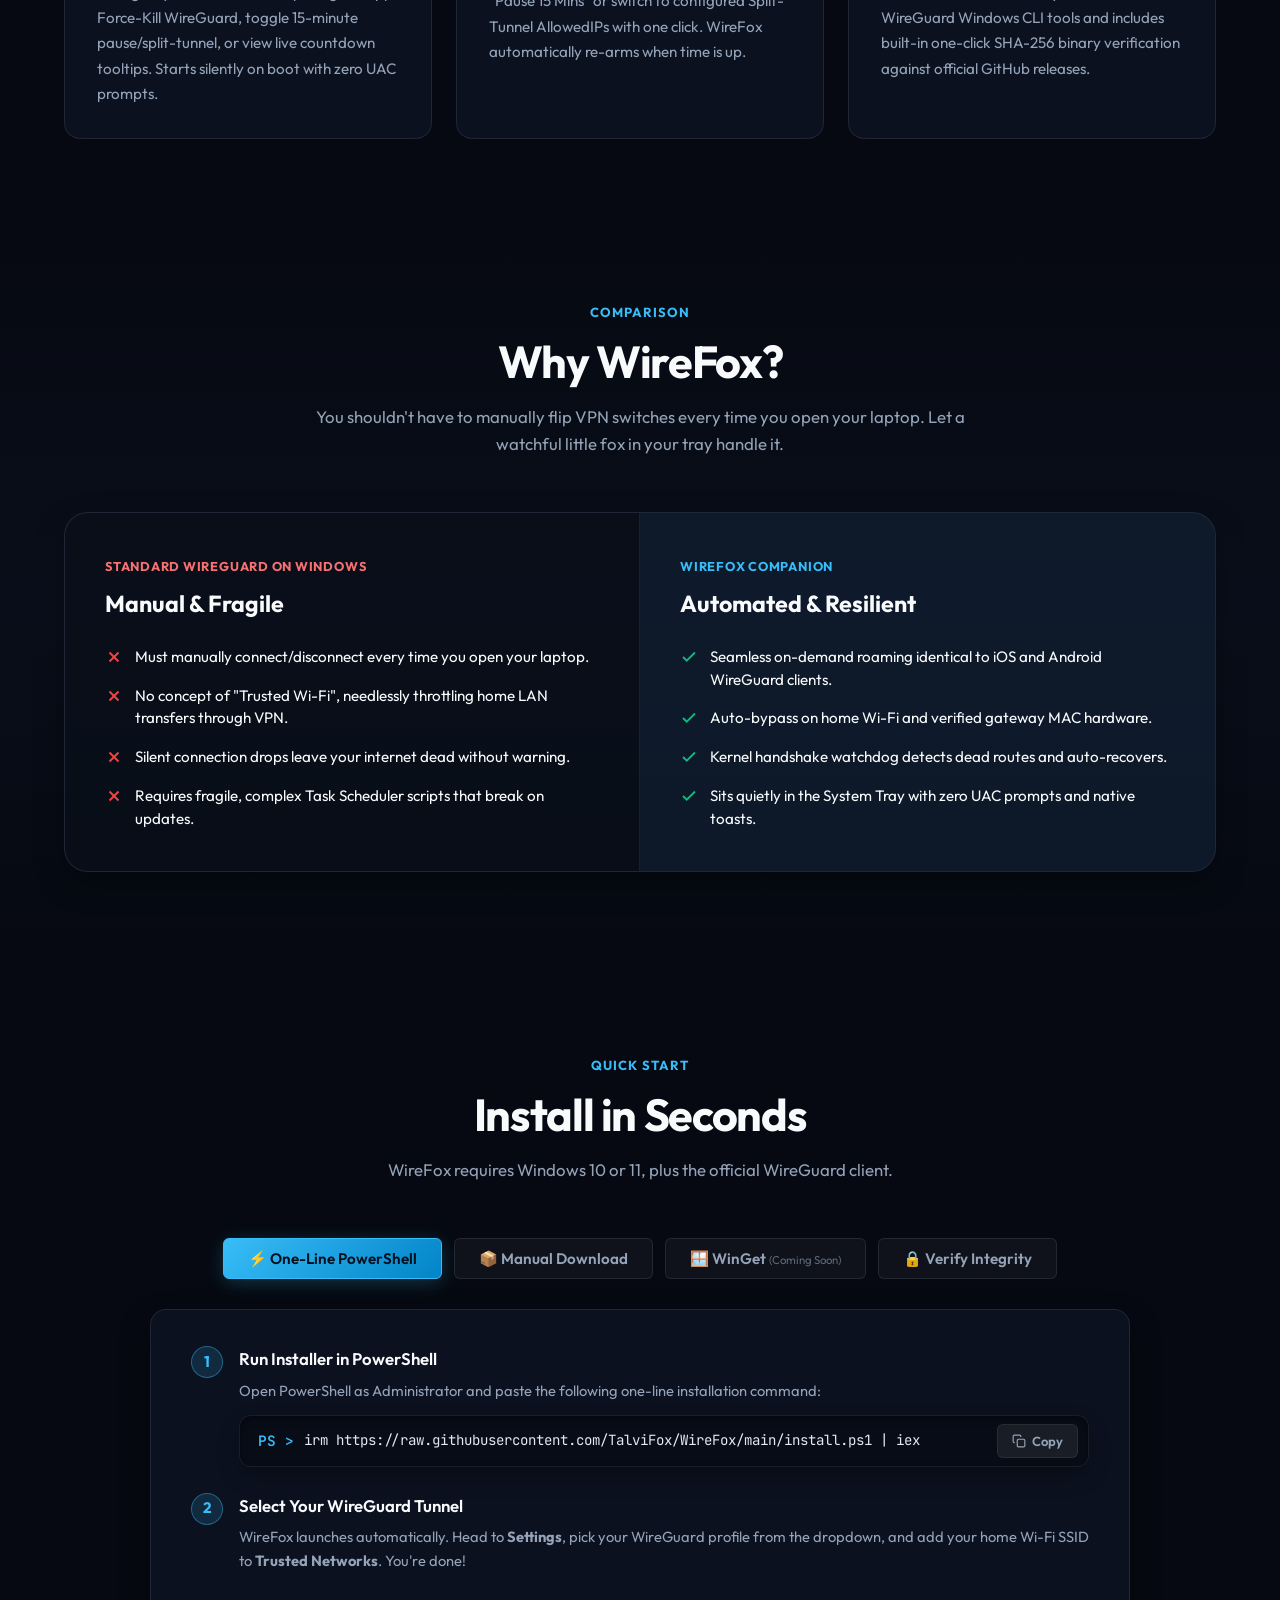
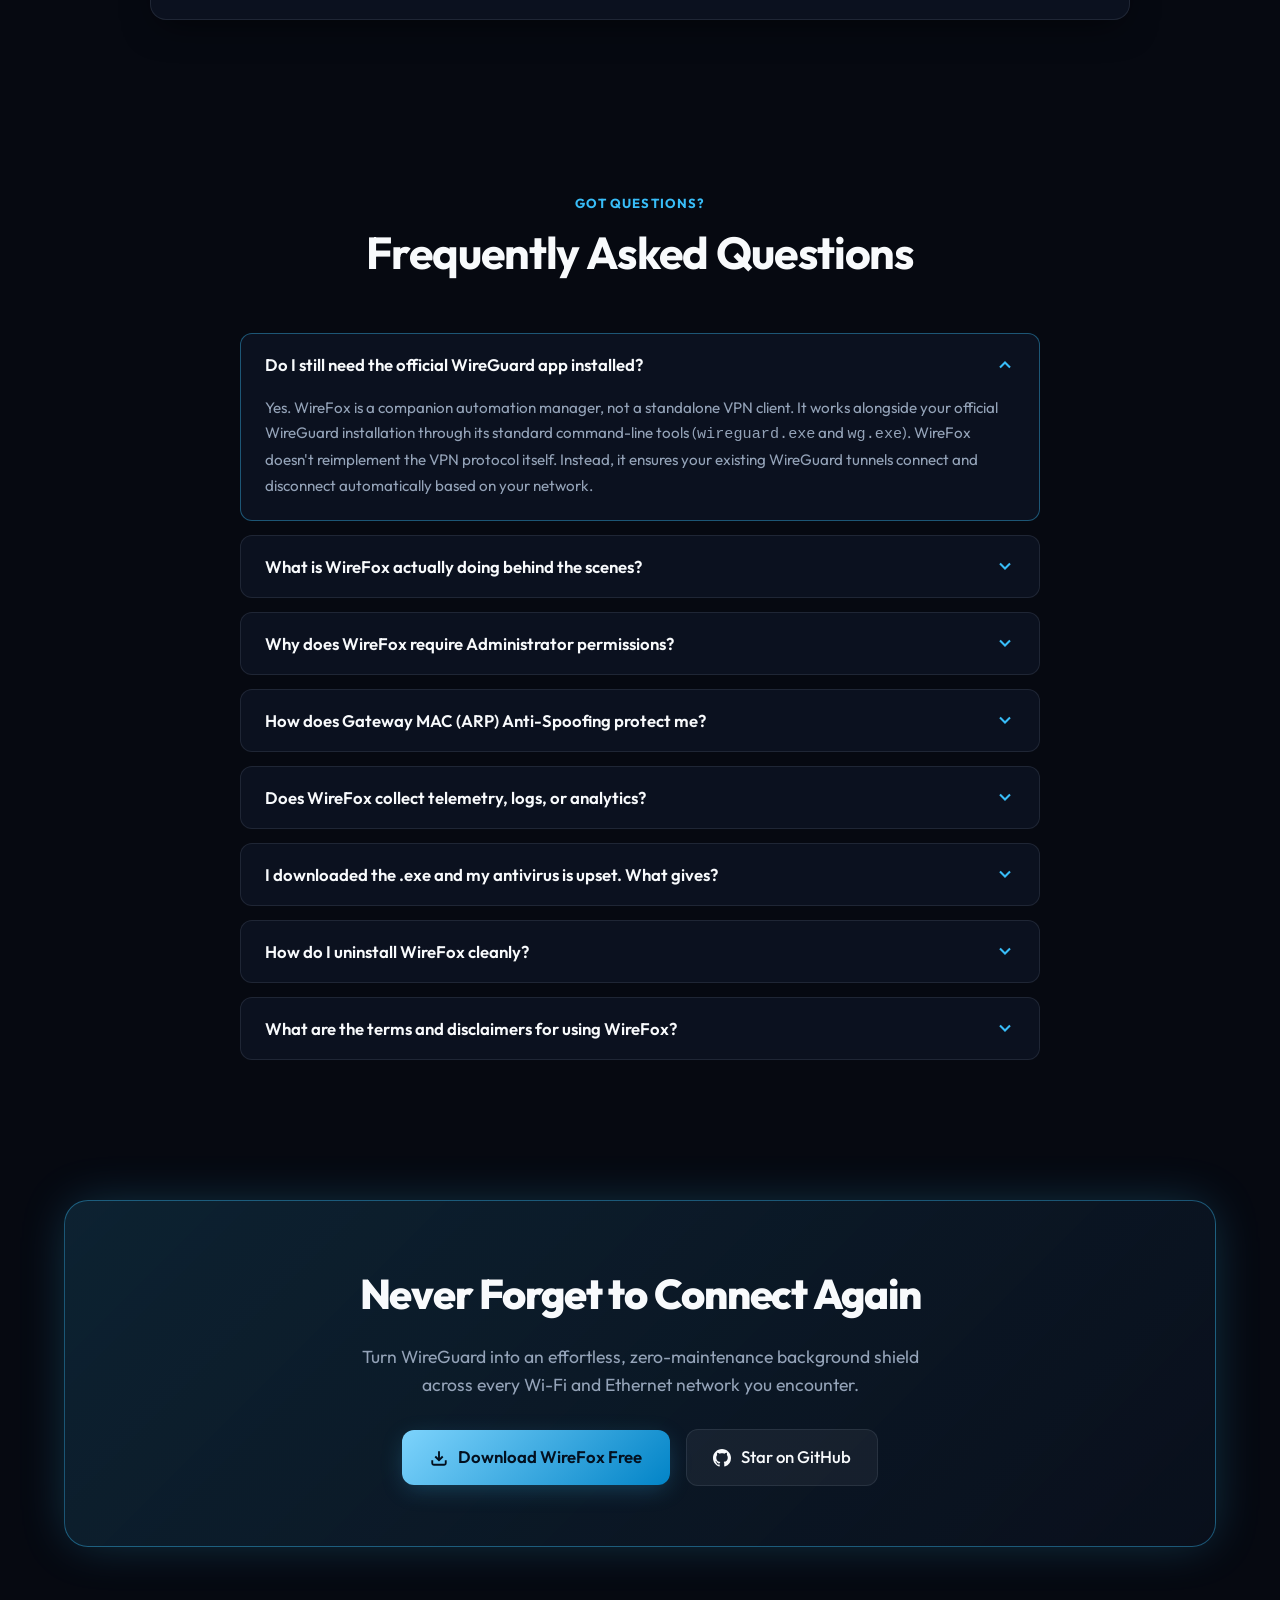
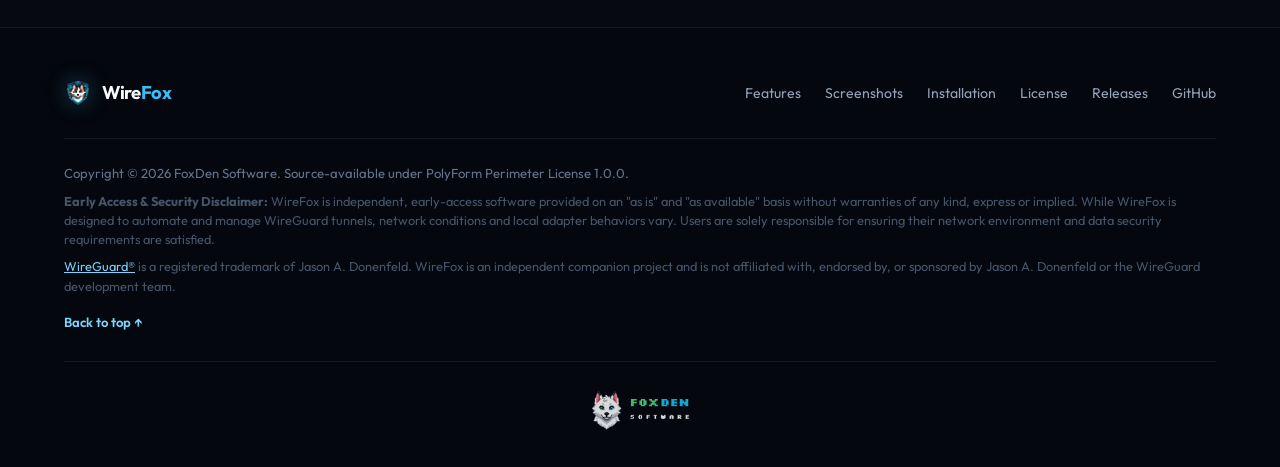
==== commit c663ffad: "Add files via upload" ====
--- a/docs/index.html
+++ b/docs/index.html
@@ -727,6 +727,12 @@
           <a href="#" style="color:var(--brand-frost-light); font-weight:600;">Back to top &uarr;</a>
         </div>
       </div>
+
+      <div class="footer-brand-badge">
+        <a href="https://github.com/TalviFox" target="_blank" rel="noopener noreferrer" title="FoxDen Software">
+          <img src="assets/FoxDen_Minimal_Universal.png" alt="FoxDen Software Logo">
+        </a>
+      </div>
     </div>
   </footer>
 
--- a/docs/css/style.css
+++ b/docs/css/style.css
@@ -1265,6 +1265,33 @@
   line-height: 1.5;
 }
 
+.footer-brand-badge {
+  display: flex;
+  justify-content: center;
+  align-items: center;
+  margin-top: 28px;
+  padding-top: 24px;
+  border-top: 1px solid var(--border-subtle);
+}
+
+.footer-brand-badge a {
+  display: inline-flex;
+  align-items: center;
+  text-decoration: none;
+}
+
+.footer-brand-badge img {
+  height: 48px;
+  width: auto;
+  opacity: 0.85;
+  transition: opacity var(--transition-fast), transform var(--transition-fast);
+}
+
+.footer-brand-badge a:hover img {
+  opacity: 1;
+  transform: translateY(-2px);
+}
+
 /* Responsive adjustments */
 @media (max-width: 768px) {
   .nav-links {
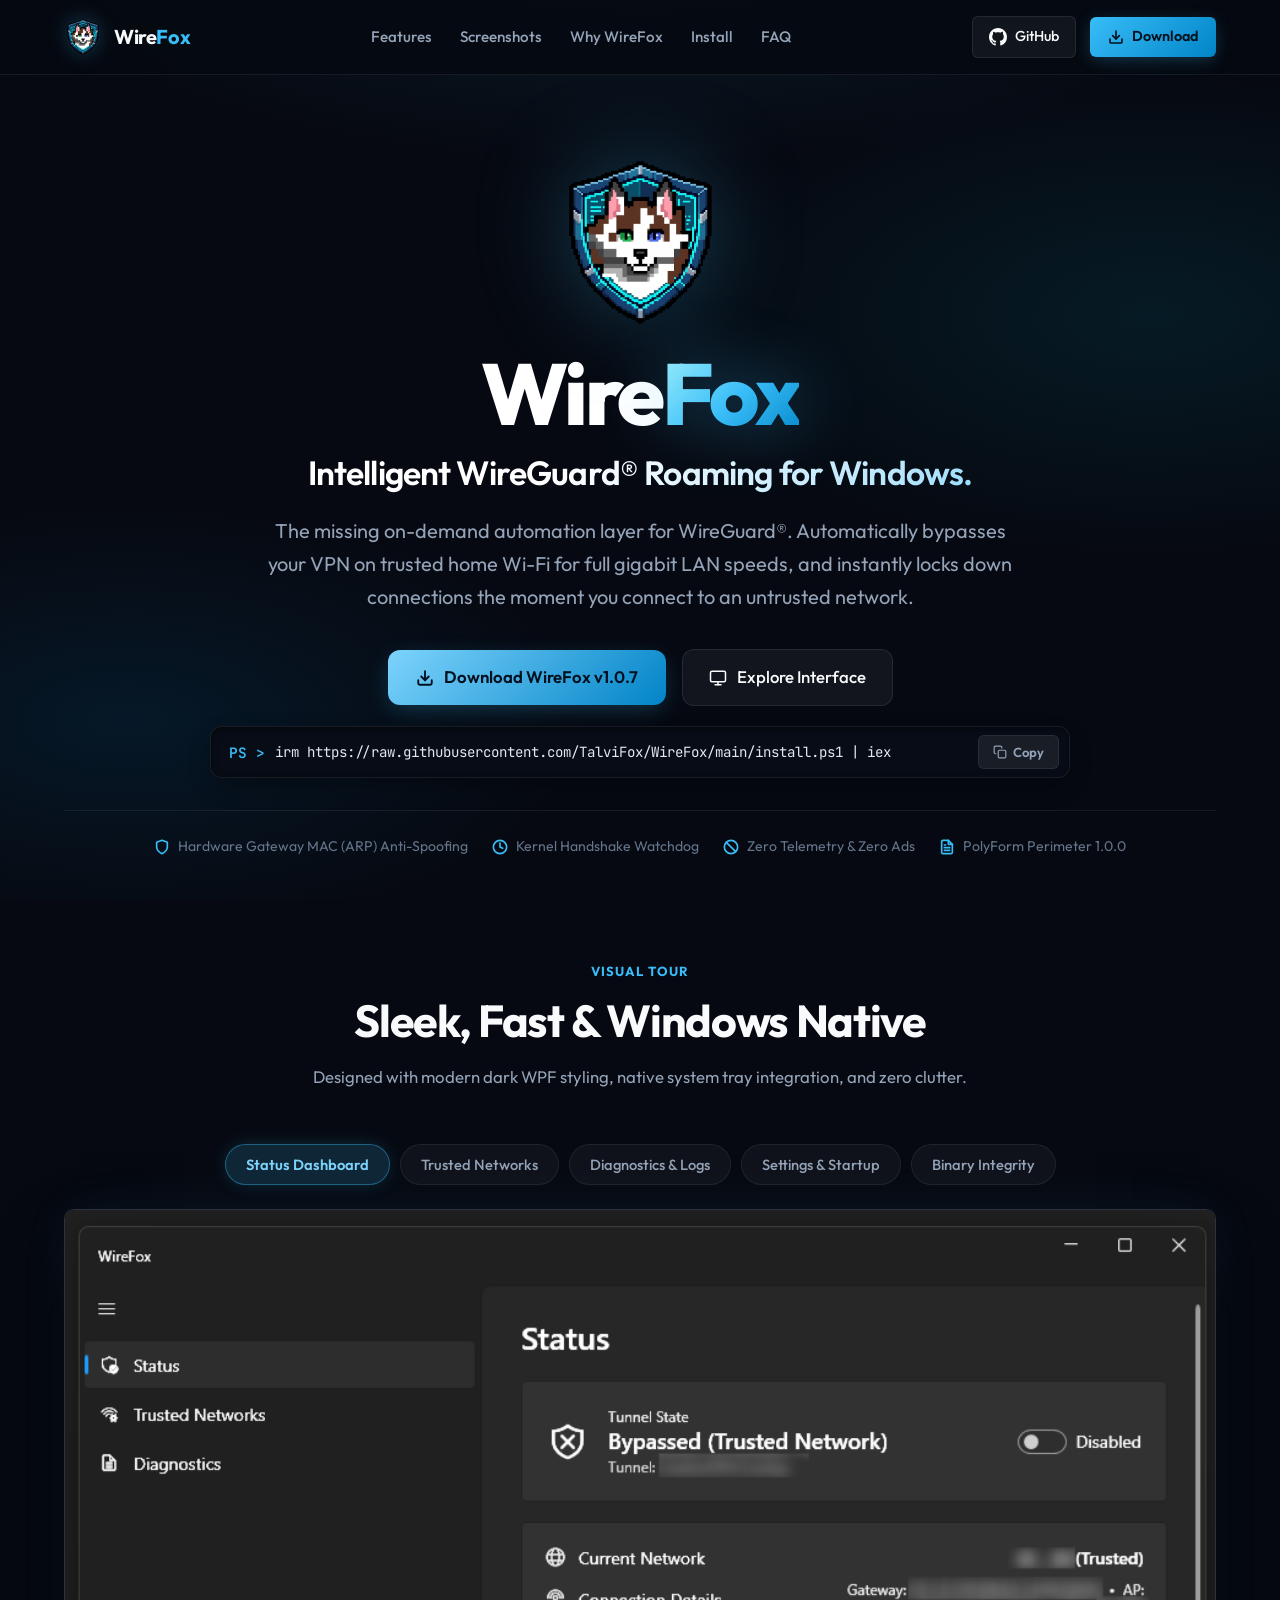
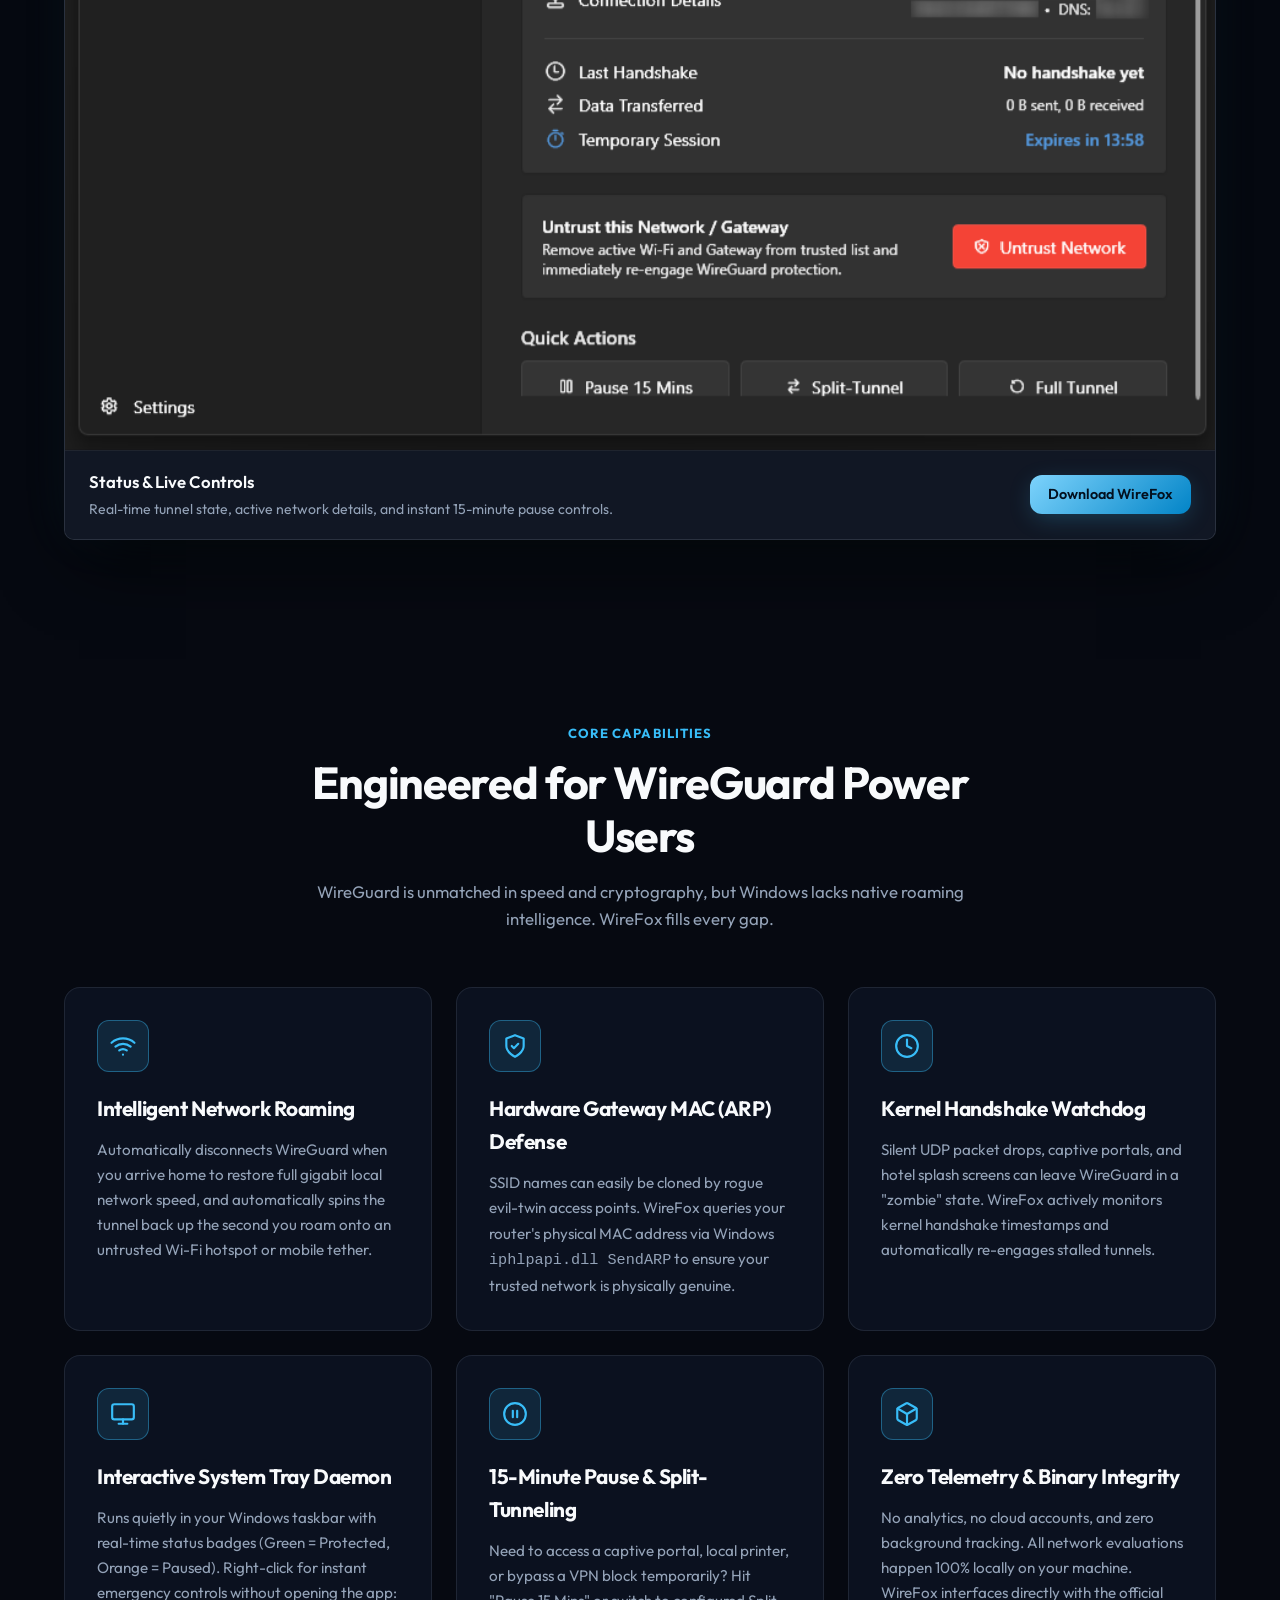
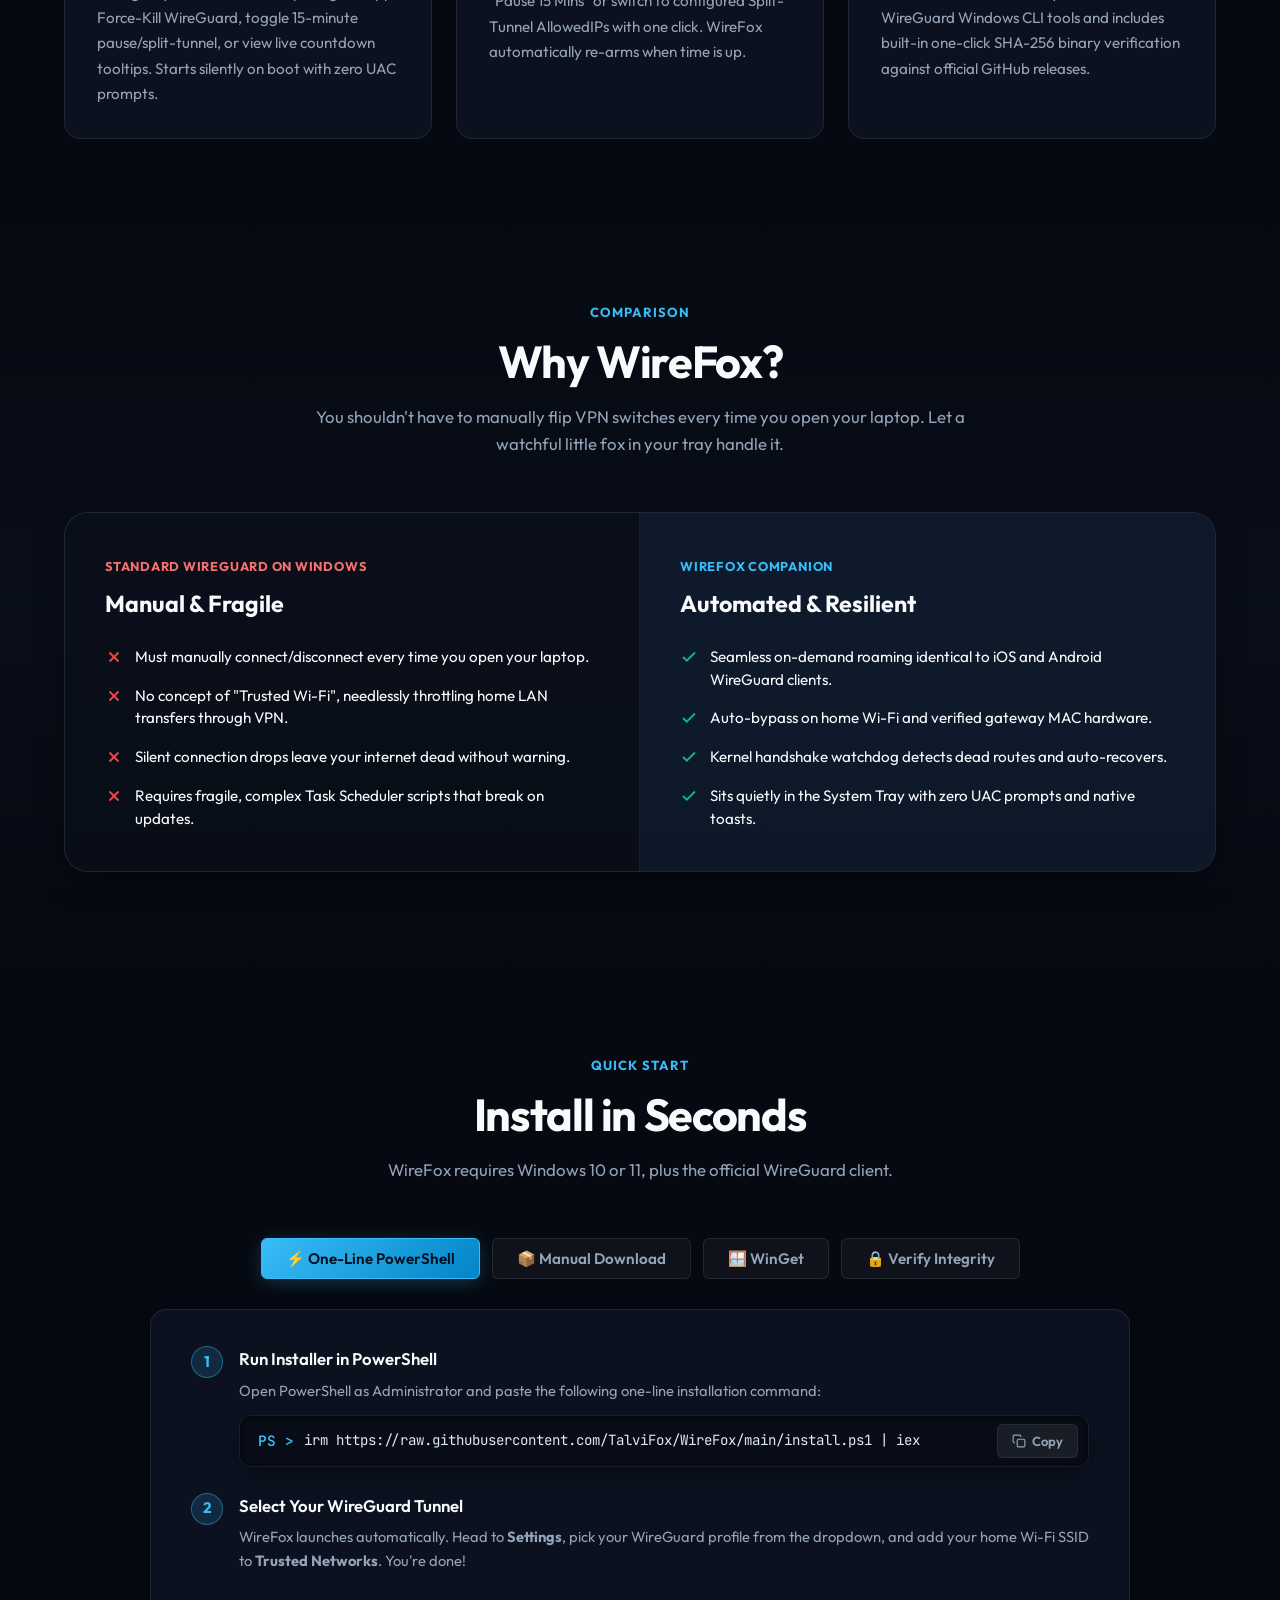
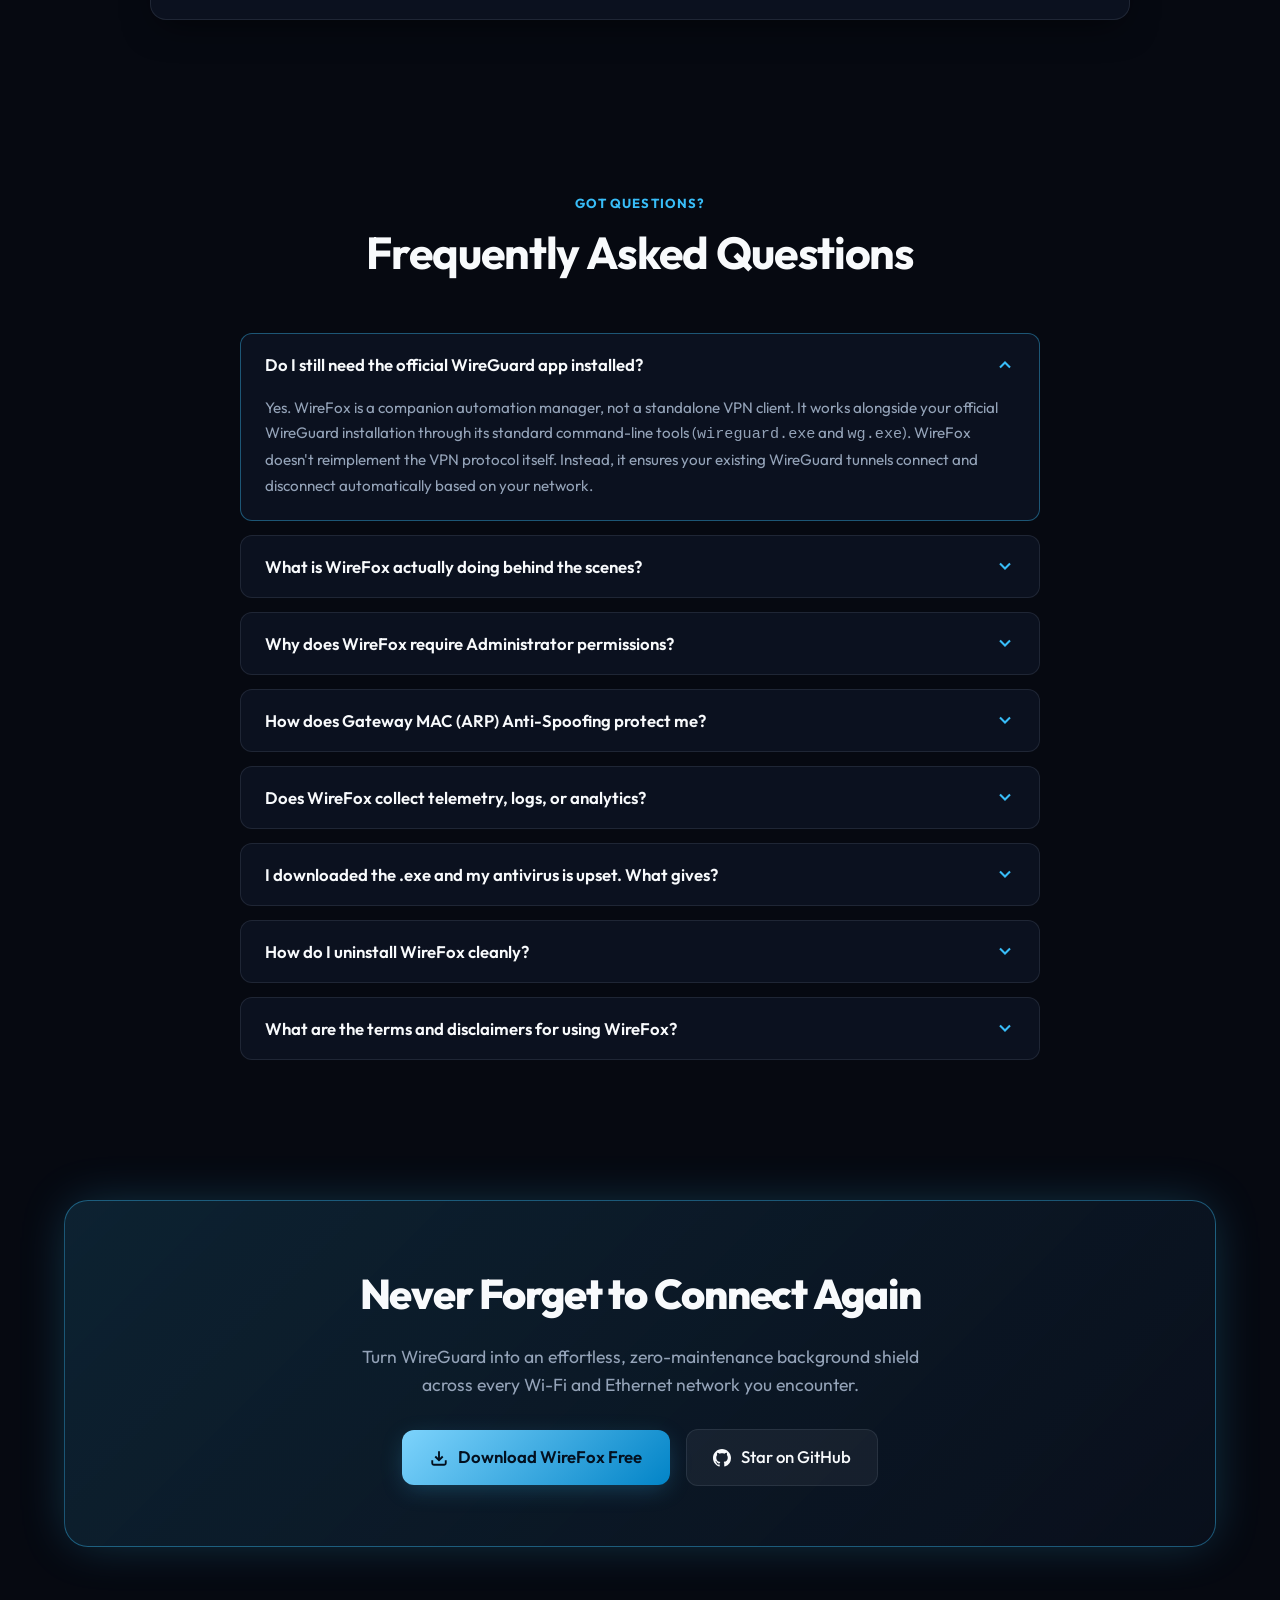
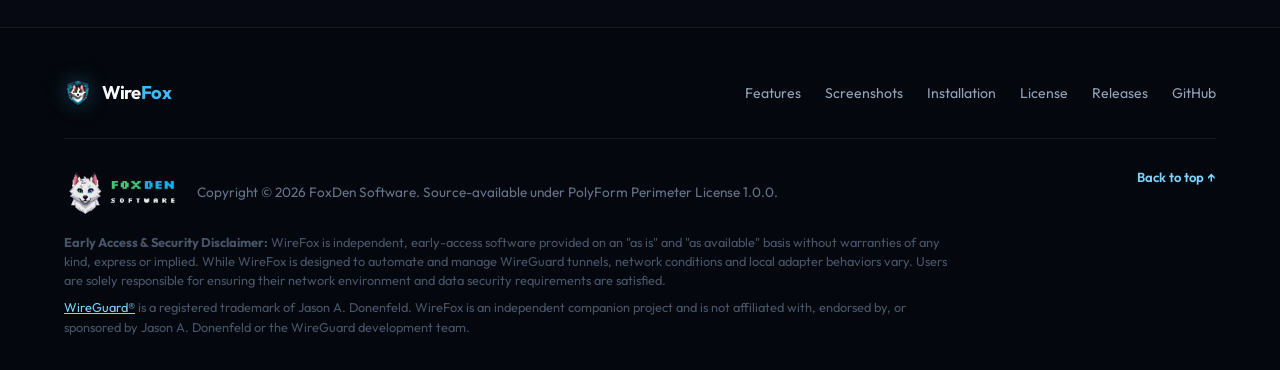
==== commit e0dc3e5e: "Add files via upload" ====
--- a/docs/index.html
+++ b/docs/index.html
@@ -456,7 +456,7 @@
         <div class="install-tabs-nav">
           <button class="install-tab-btn active" data-pane="pane-ps" id="install-tab-ps">⚡ One-Line PowerShell</button>
           <button class="install-tab-btn" data-pane="pane-manual" id="install-tab-manual">📦 Manual Download</button>
-          <button class="install-tab-btn" data-pane="pane-winget" id="install-tab-winget">🪟 WinGet <small style="opacity:0.6; font-size:0.75em; font-weight:normal;">(Coming Soon)</small></button>
+          <button class="install-tab-btn" data-pane="pane-winget" id="install-tab-winget">🪟 WinGet</button>
           <button class="install-tab-btn" data-pane="pane-verify" id="install-tab-verify">🔒 Verify Integrity</button>
         </div>
 
@@ -466,8 +466,8 @@
             <div class="install-step">
               <div class="step-num">1</div>
               <div class="step-content">
-                <h4>Windows Package Manager <span style="font-size:0.75rem; font-weight:normal; opacity:0.6; margin-left:6px;">(Pending Approval)</span></h4>
-                <p>Pending Microsoft repository approval. Once merged, it will be available directly via:</p>
+                <h4>Windows Package Manager (WinGet)</h4>
+                <p>Install WireFox directly via Windows Package Manager from any Terminal or PowerShell prompt:</p>
                 <div class="terminal-command-box">
                   <span class="terminal-prefix">&gt;</span>
                   <code class="terminal-code" id="winget-pane-code">winget install FoxDenSoftware.WireFox</code>
@@ -476,9 +476,6 @@
                     <span>Copy</span>
                   </button>
                 </div>
-                <p style="font-size:0.82rem; opacity:0.6; margin-top:0.6rem; margin-bottom:0;">
-                  In the meantime, please use the <strong>⚡ One-Line PowerShell</strong> or <strong>📦 Manual Download</strong> tab above.
-                </p>
               </div>
             </div>
             <div class="install-step">
@@ -714,8 +711,13 @@
       </div>
 
       <div class="footer-bottom">
-        <div>
-          Copyright &copy; 2026 FoxDen Software. Source-available under PolyForm Perimeter License 1.0.0.
+        <div class="footer-bottom-left">
+          <div class="footer-meta-brand">
+            <a href="https://github.com/TalviFox" target="_blank" rel="noopener noreferrer" class="footer-foxden-link" title="Crafted with care by FoxDen Software">
+              <img src="assets/FoxDen_Minimal_Universal.png" alt="FoxDen Software Logo" class="footer-foxden-logo">
+            </a>
+            <span class="footer-copyright">Copyright &copy; 2026 FoxDen Software. Source-available under PolyForm Perimeter License 1.0.0.</span>
+          </div>
           <div class="footer-disclaimer">
             <strong>Early Access &amp; Security Disclaimer:</strong> WireFox is independent, early-access software provided on an "as is" and "as available" basis without warranties of any kind, express or implied. While WireFox is designed to automate and manage WireGuard tunnels, network conditions and local adapter behaviors vary. Users are solely responsible for ensuring their network environment and data security requirements are satisfied.
           </div>
@@ -726,12 +728,6 @@
         <div>
           <a href="#" style="color:var(--brand-frost-light); font-weight:600;">Back to top &uarr;</a>
         </div>
-      </div>
-
-      <div class="footer-brand-badge">
-        <a href="https://github.com/TalviFox" target="_blank" rel="noopener noreferrer" title="FoxDen Software">
-          <img src="assets/FoxDen_Minimal_Universal.png" alt="FoxDen Software Logo">
-        </a>
       </div>
     </div>
   </footer>
--- a/docs/css/style.css
+++ b/docs/css/style.css
@@ -1248,14 +1248,51 @@
 }
 
 .footer-bottom {
-  padding-top: 24px;
+  padding-top: 28px;
   border-top: 1px solid var(--border-subtle);
   display: flex;
   flex-wrap: wrap;
   justify-content: space-between;
-  align-items: center;
-  gap: 16px;
+  align-items: flex-start;
+  gap: 24px;
   font-size: 0.82rem;
+}
+
+.footer-bottom-left {
+  flex: 1;
+  min-width: 280px;
+  max-width: 900px;
+}
+
+.footer-meta-brand {
+  display: flex;
+  align-items: center;
+  gap: 18px;
+  flex-wrap: wrap;
+  margin-bottom: 14px;
+}
+
+.footer-foxden-link {
+  display: inline-flex;
+  align-items: center;
+  text-decoration: none;
+}
+
+.footer-foxden-logo {
+  height: 52px;
+  width: auto;
+  opacity: 0.92;
+  transition: opacity var(--transition-fast), transform var(--transition-fast);
+}
+
+.footer-foxden-link:hover .footer-foxden-logo {
+  opacity: 1;
+  transform: translateY(-1px);
+}
+
+.footer-copyright {
+  color: var(--text-muted);
+  font-size: 0.85rem;
 }
 
 .footer-disclaimer {
@@ -1263,33 +1300,6 @@
   font-size: 0.8rem;
   margin-top: 8px;
   line-height: 1.5;
-}
-
-.footer-brand-badge {
-  display: flex;
-  justify-content: center;
-  align-items: center;
-  margin-top: 28px;
-  padding-top: 24px;
-  border-top: 1px solid var(--border-subtle);
-}
-
-.footer-brand-badge a {
-  display: inline-flex;
-  align-items: center;
-  text-decoration: none;
-}
-
-.footer-brand-badge img {
-  height: 48px;
-  width: auto;
-  opacity: 0.85;
-  transition: opacity var(--transition-fast), transform var(--transition-fast);
-}
-
-.footer-brand-badge a:hover img {
-  opacity: 1;
-  transform: translateY(-2px);
 }
 
 /* Responsive adjustments */
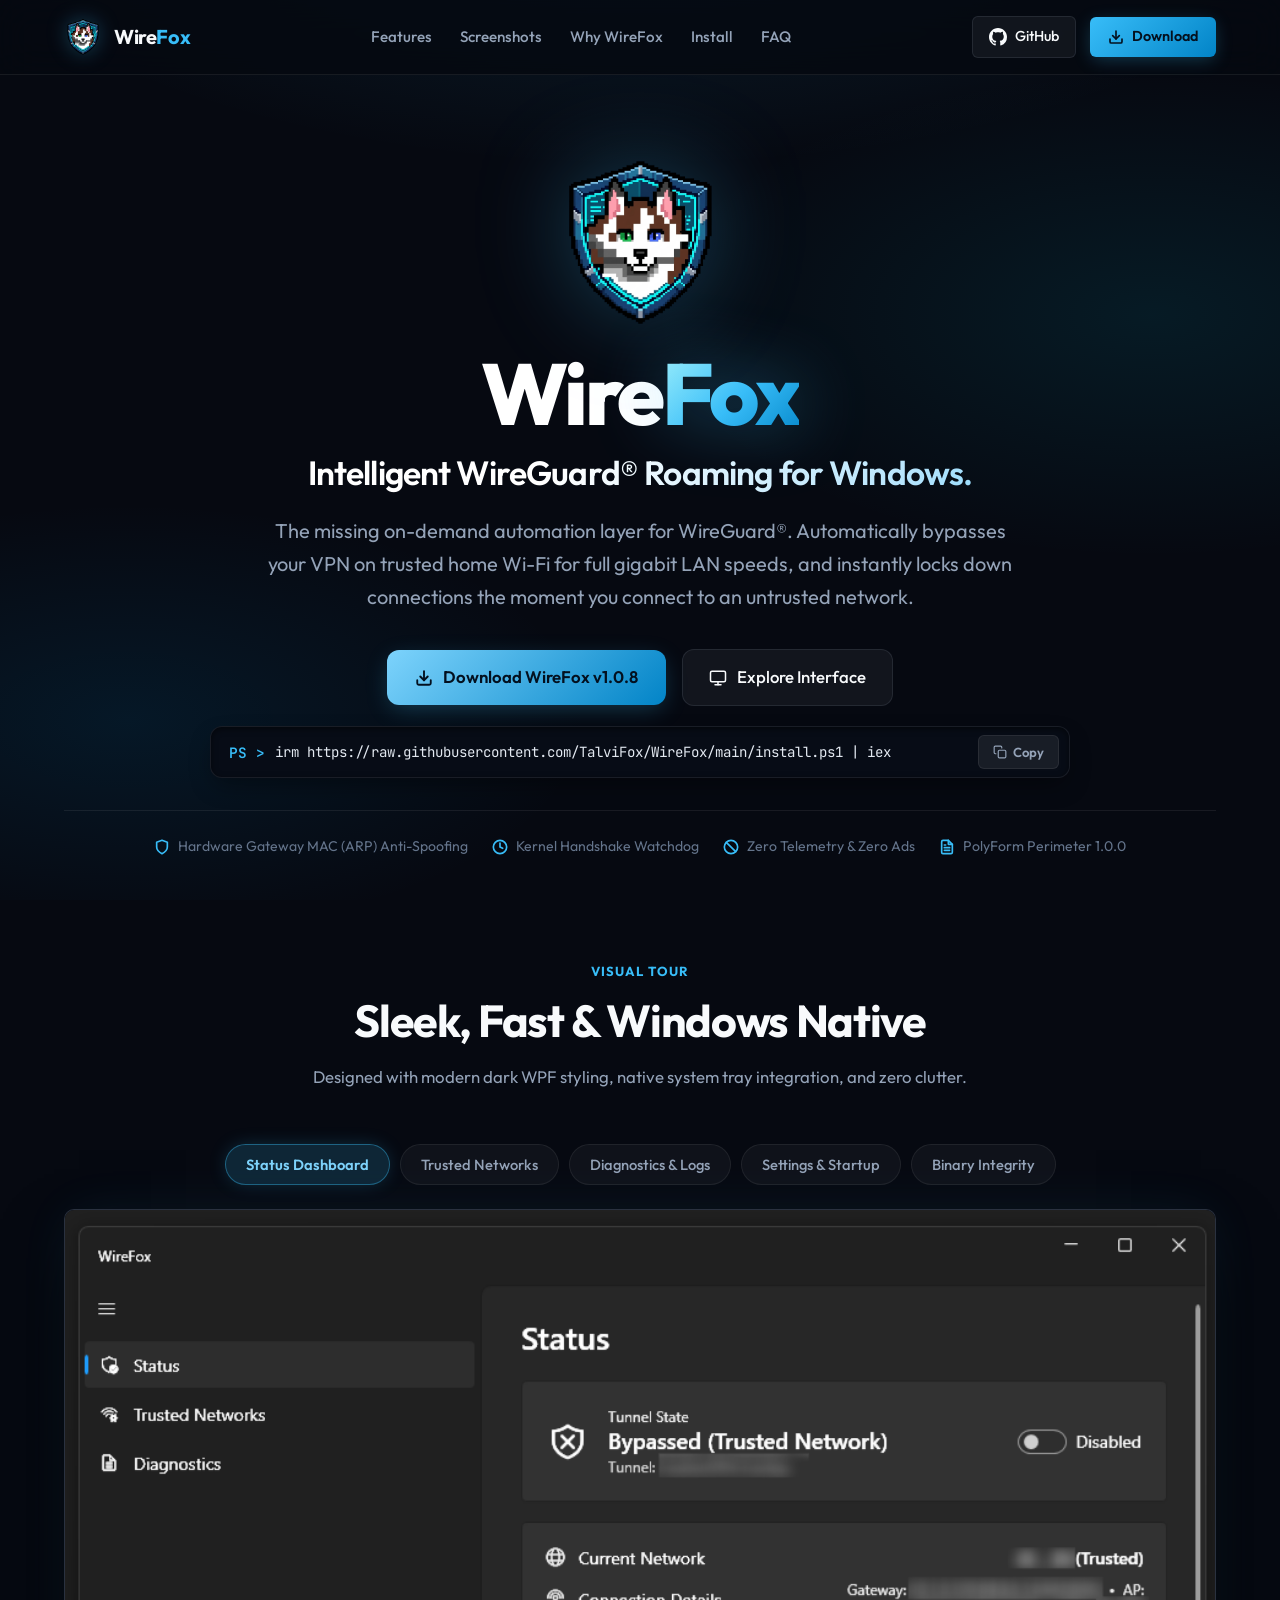
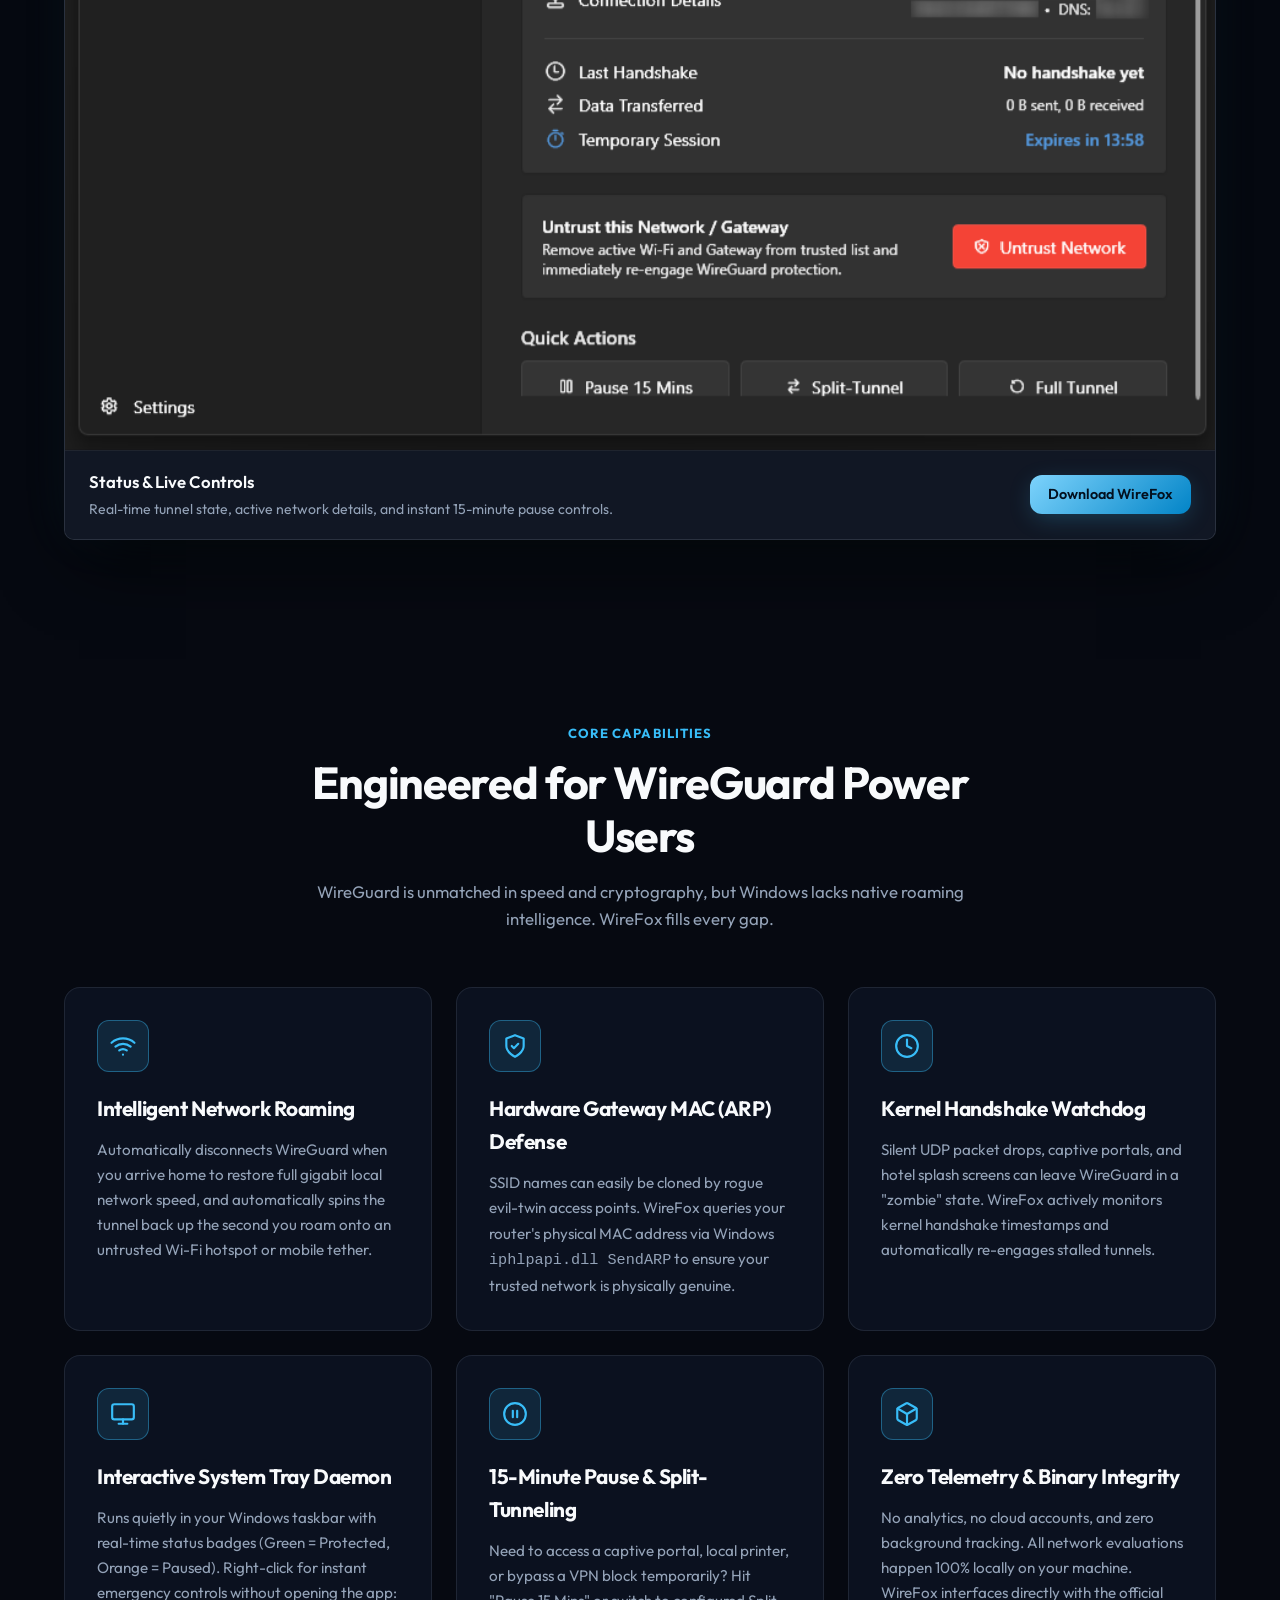
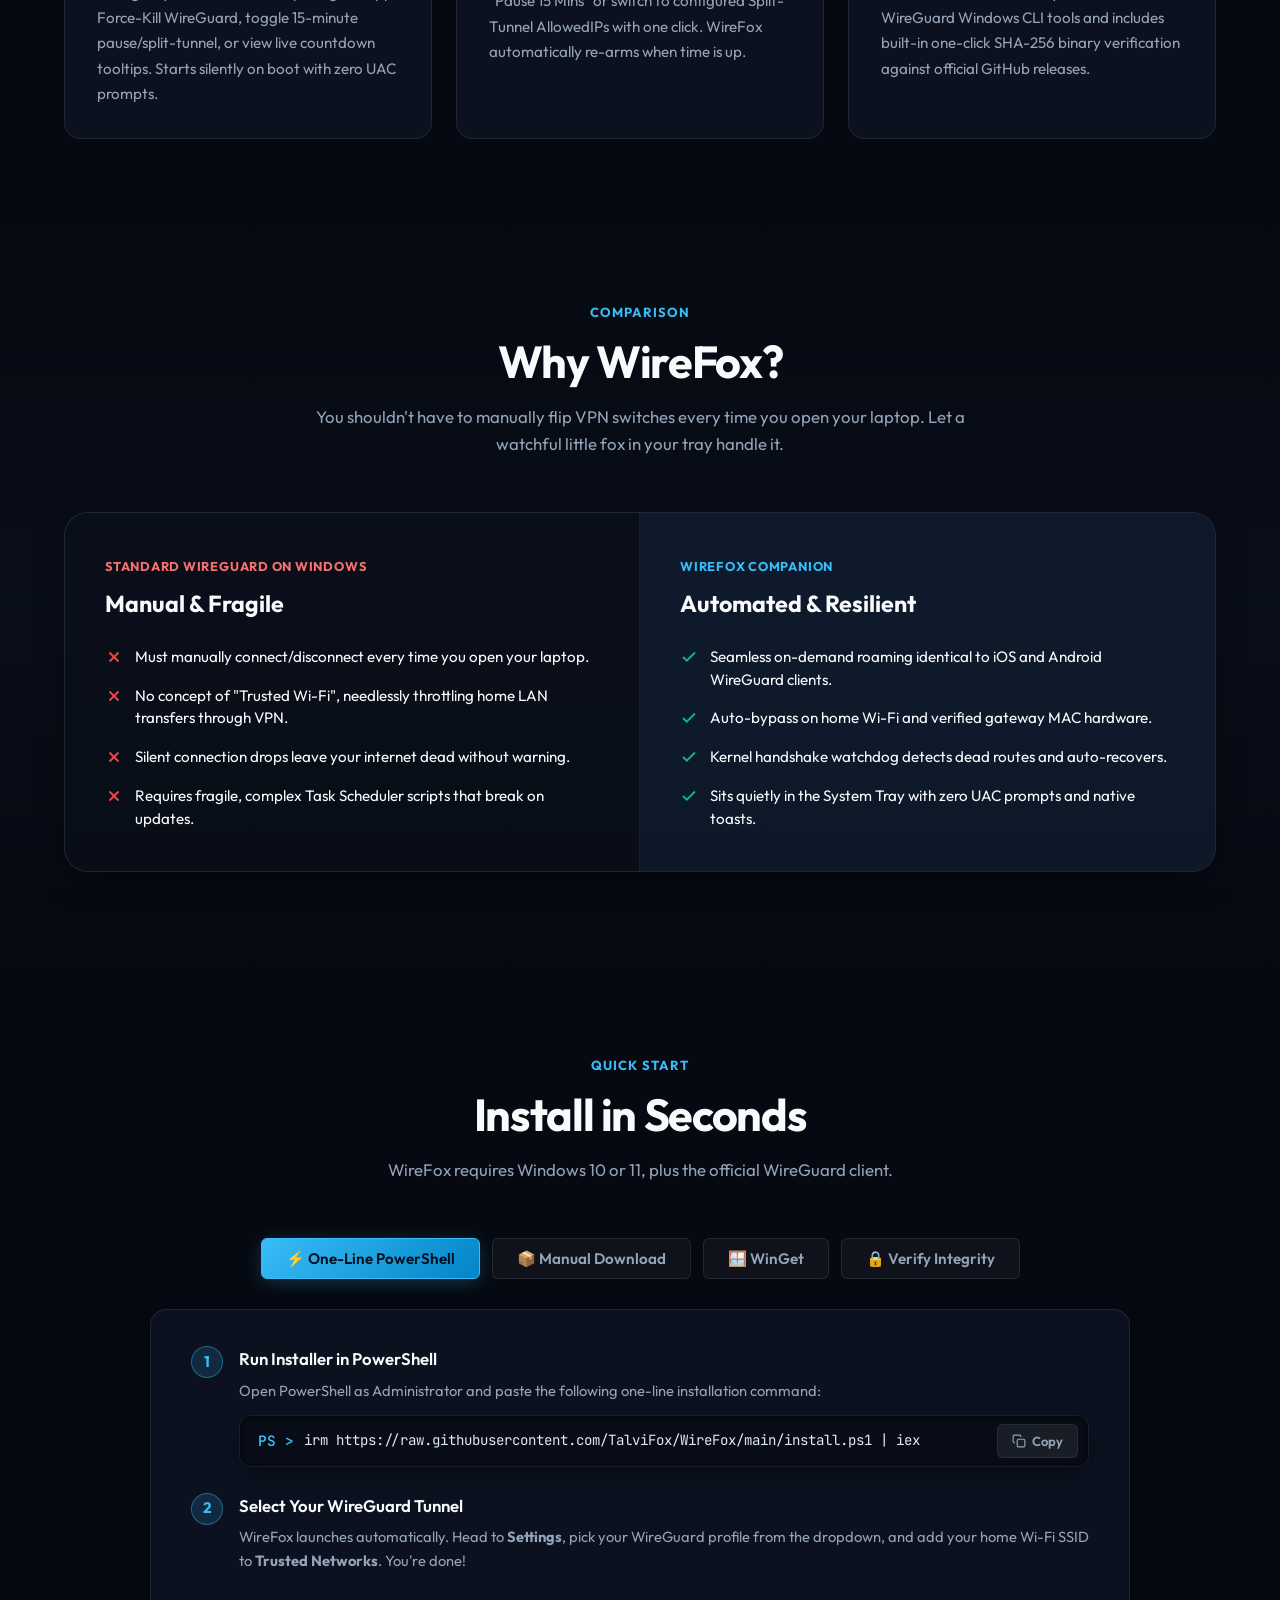
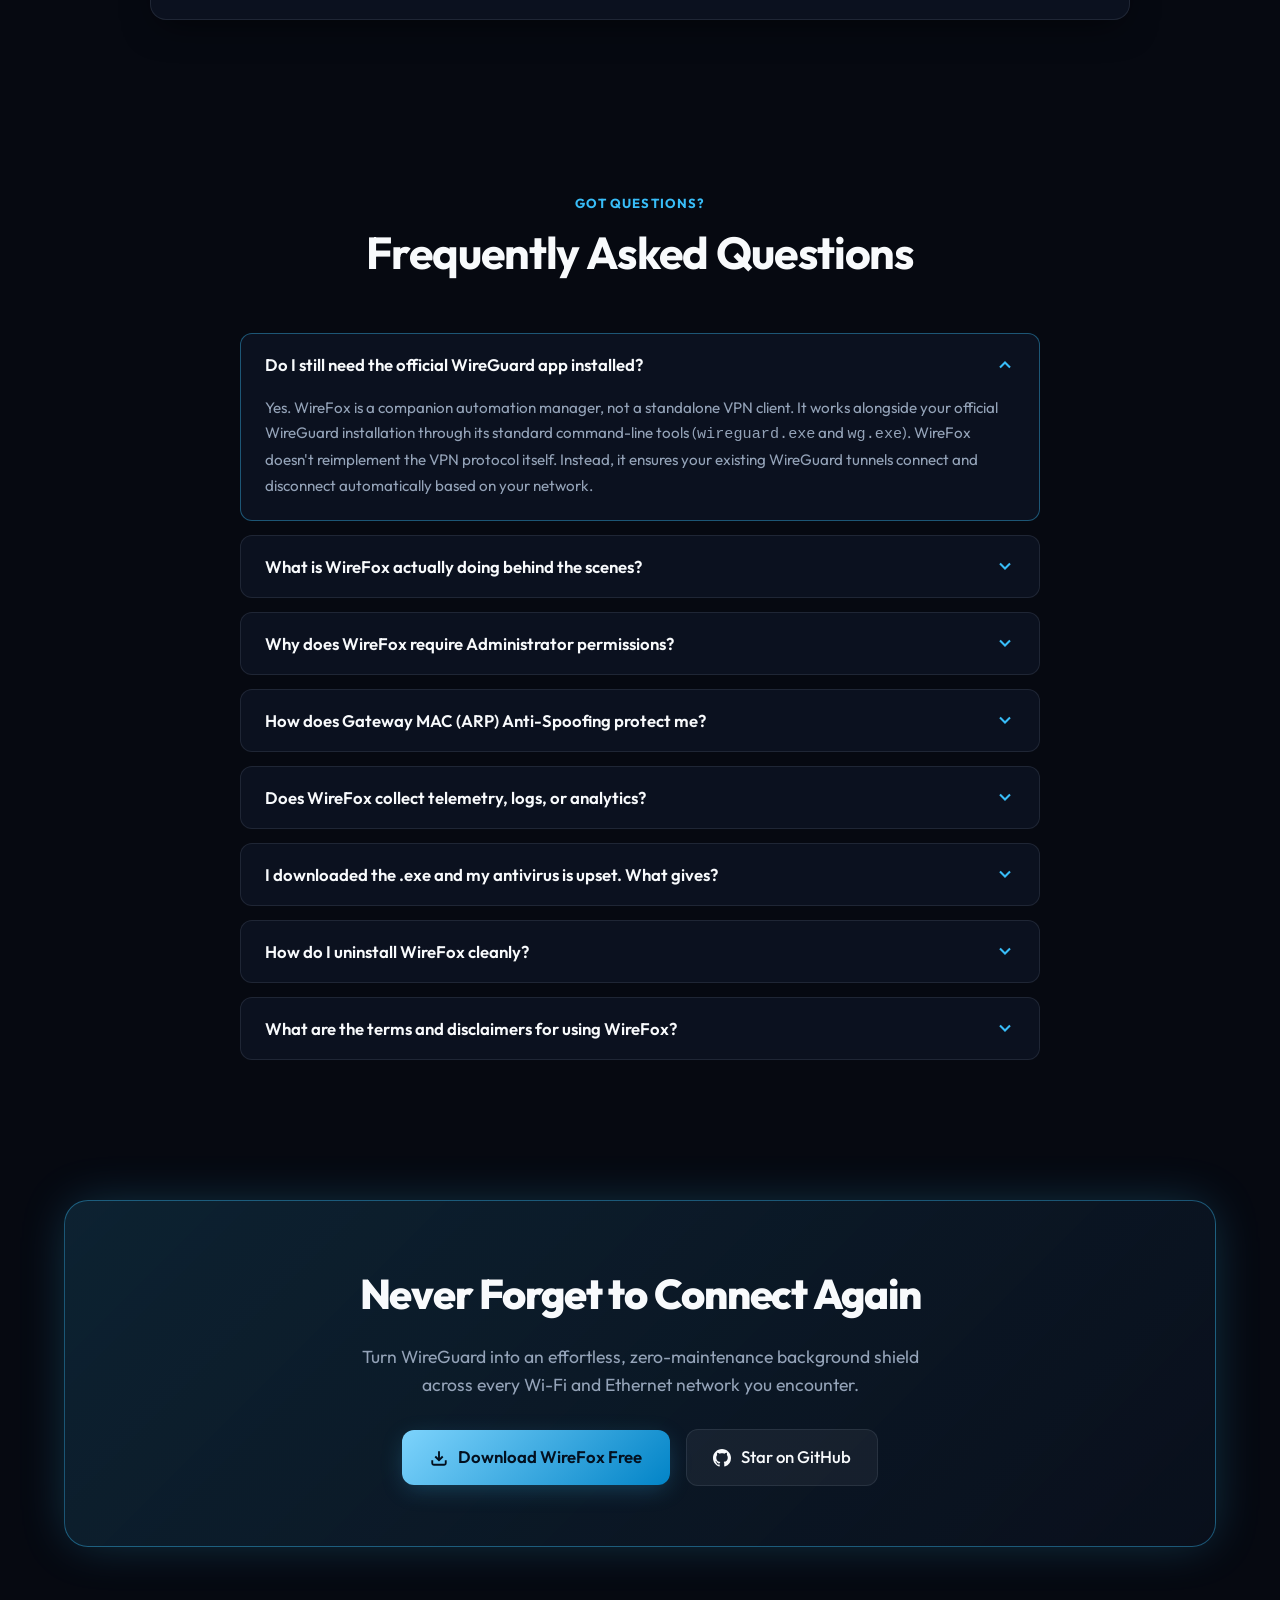
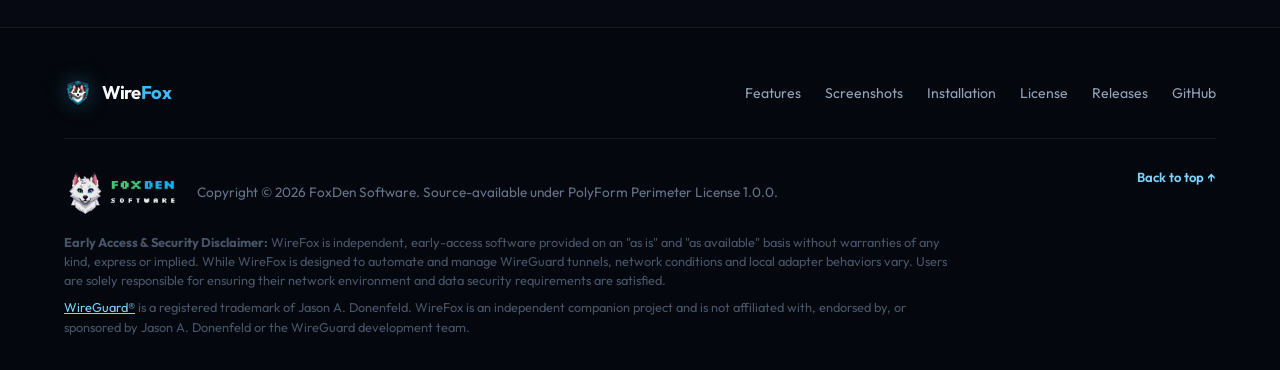
==== commit 6440be88: "1.0.9 Source Files" ====
--- a/docs/index.html
+++ b/docs/index.html
@@ -53,7 +53,7 @@
     "license": "https://github.com/TalviFox/WireFox/blob/main/LICENSE",
     "url": "https://wirefox.foxdensoftware.dev/",
     "downloadUrl": "https://github.com/TalviFox/WireFox/releases",
-    "softwareVersion": "1.0.7",
+    "softwareVersion": "1.0.9",
     "author": {
       "@type": "Organization",
       "name": "FoxDen Software",
@@ -155,7 +155,7 @@
                 <polyline points="7 10 12 15 17 10"></polyline>
                 <line x1="12" y1="15" x2="12" y2="3"></line>
               </svg>
-              <span>Download WireFox <span class="release-version-tag">v1.0.7</span></span>
+              <span>Download WireFox <span class="release-version-tag">v1.0.8</span></span>
             </a>
             <a href="#showcase" class="btn-secondary" id="hero-explore-btn">
               <svg width="18" height="18" viewBox="0 0 24 24" fill="none" stroke="currentColor" stroke-width="2" stroke-linecap="round" stroke-linejoin="round">
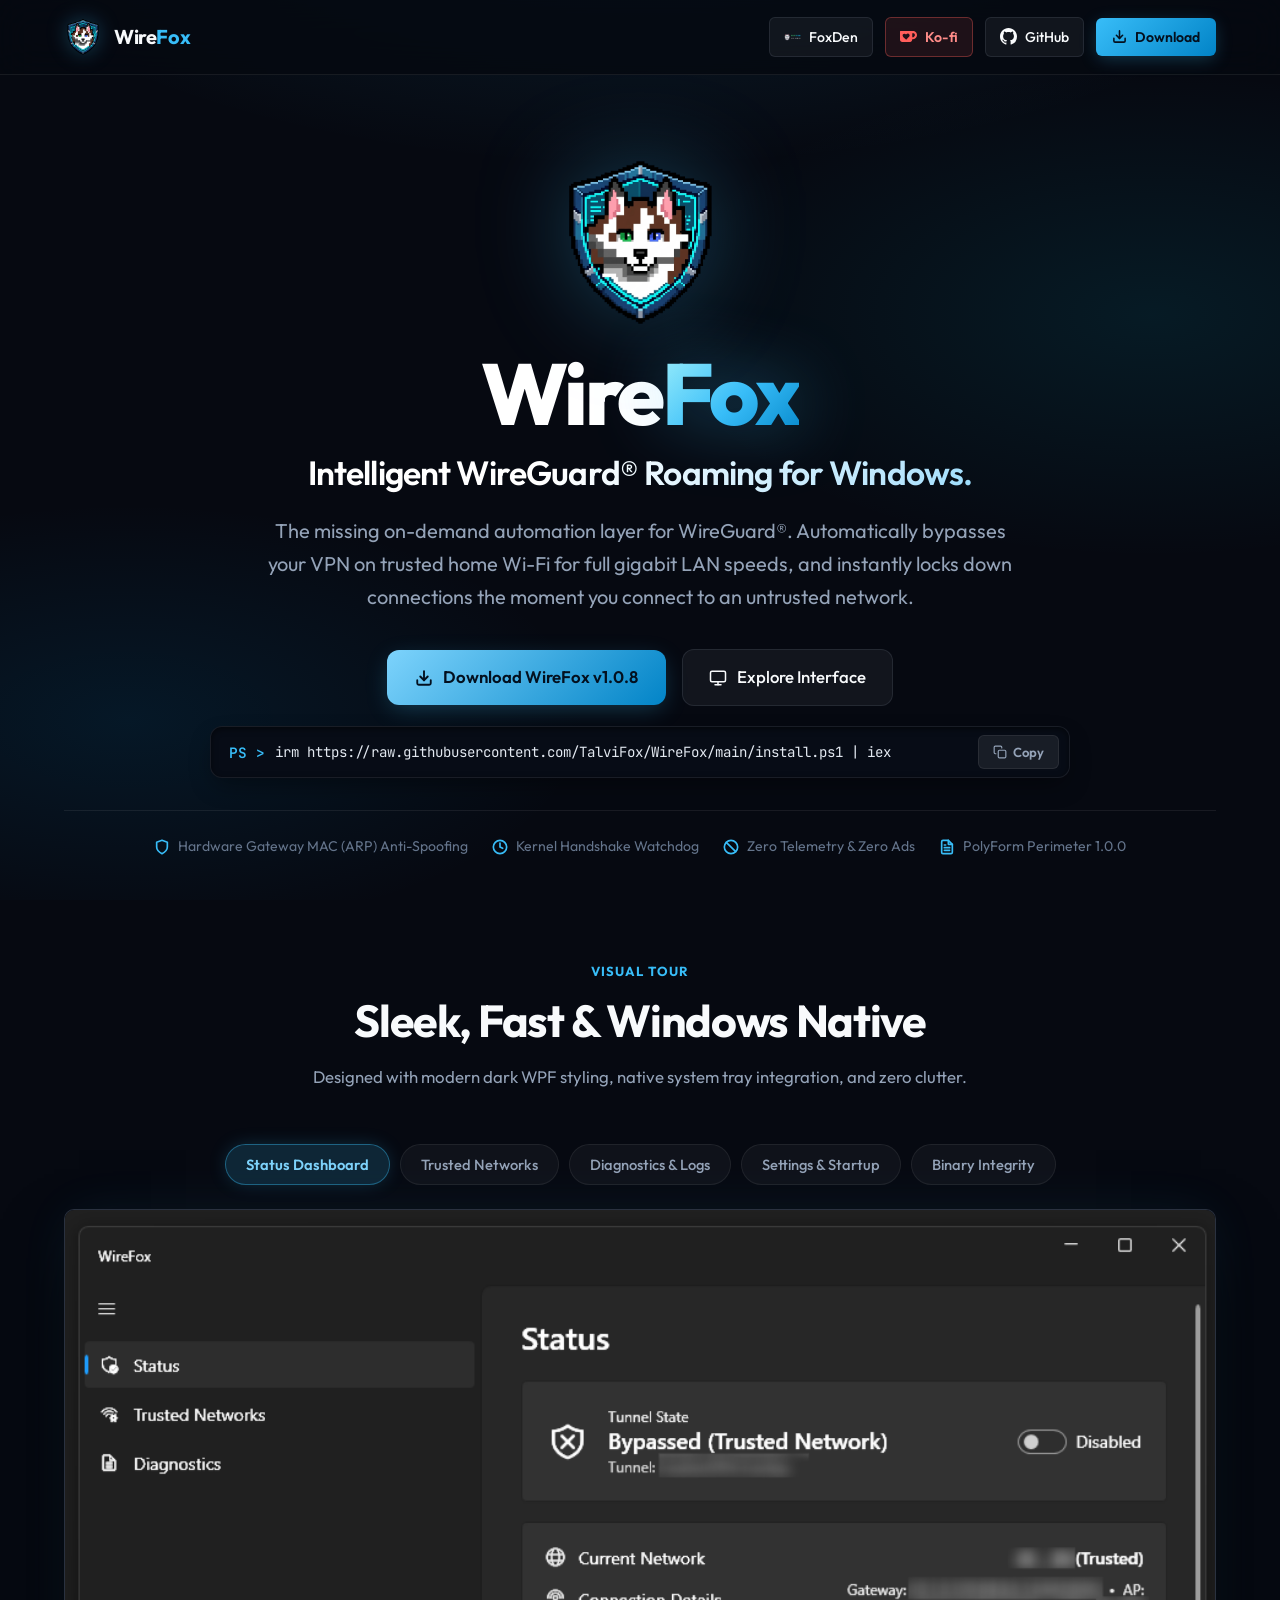
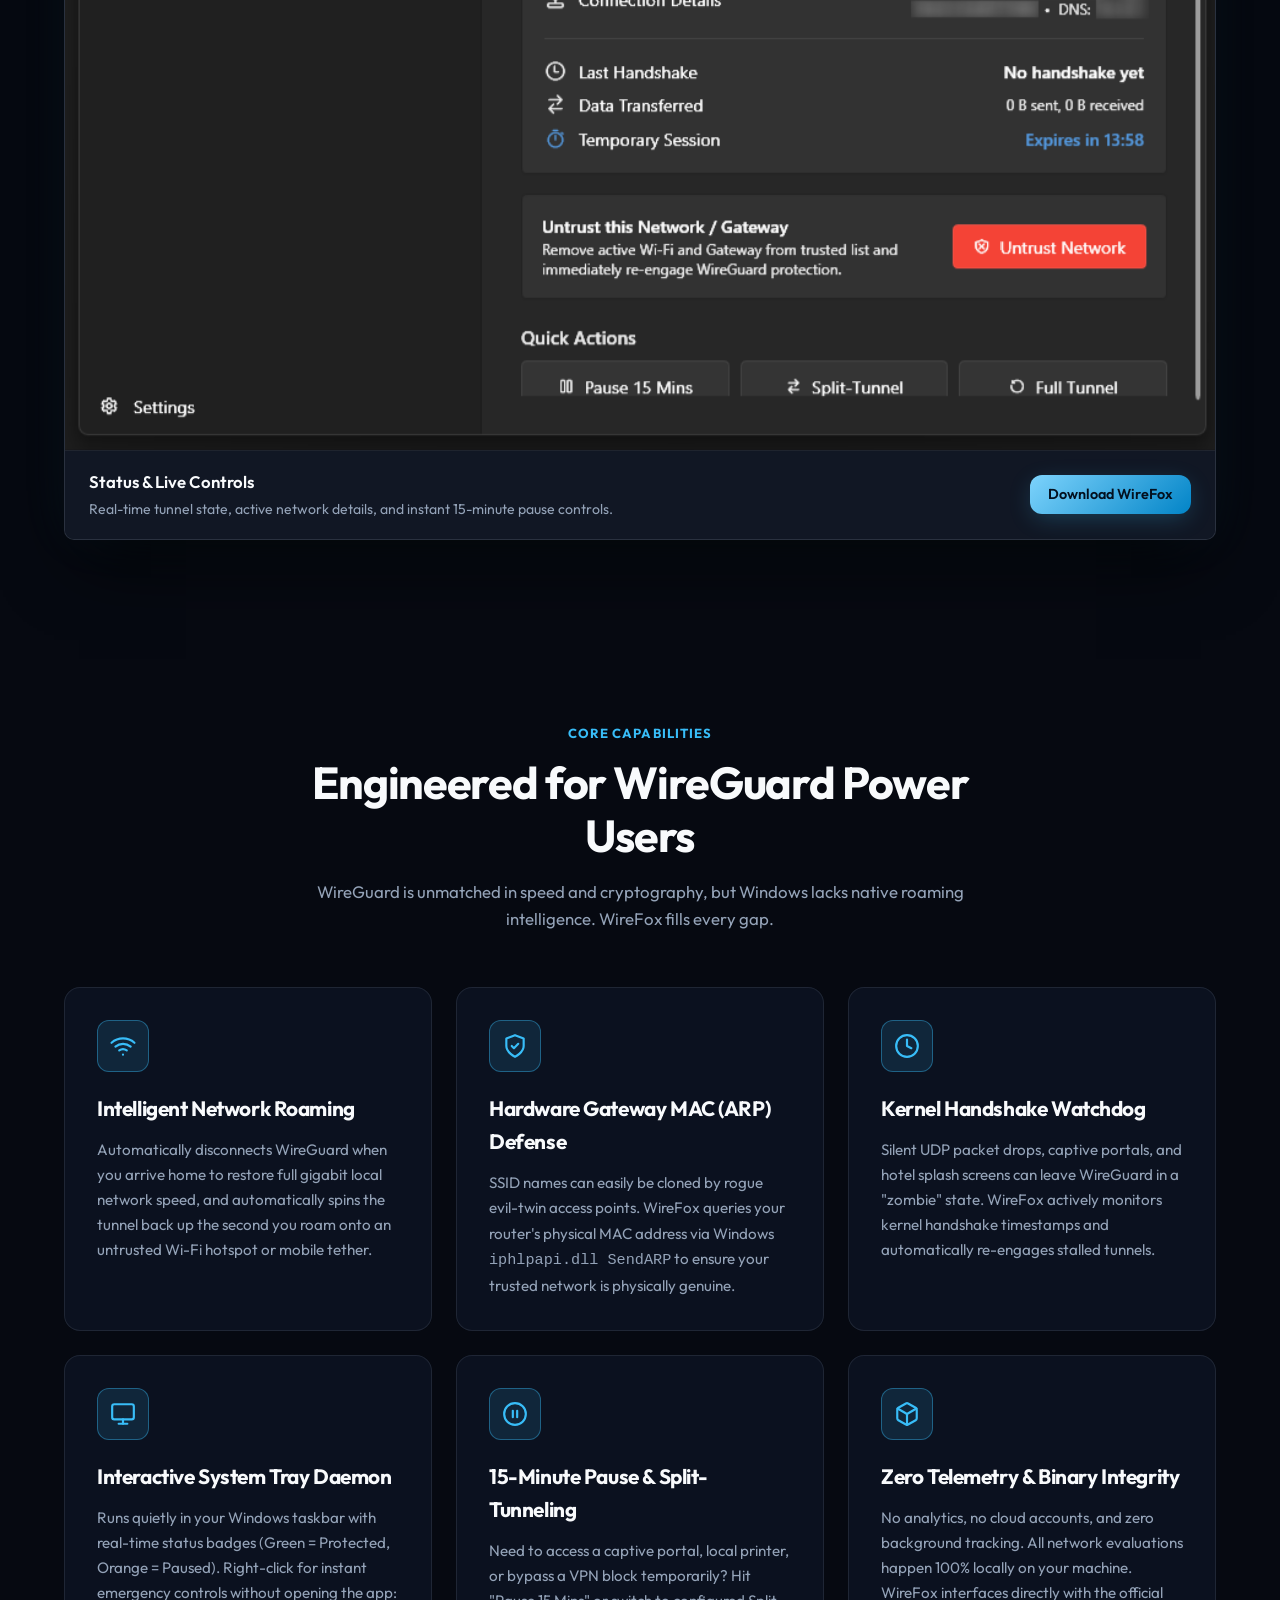
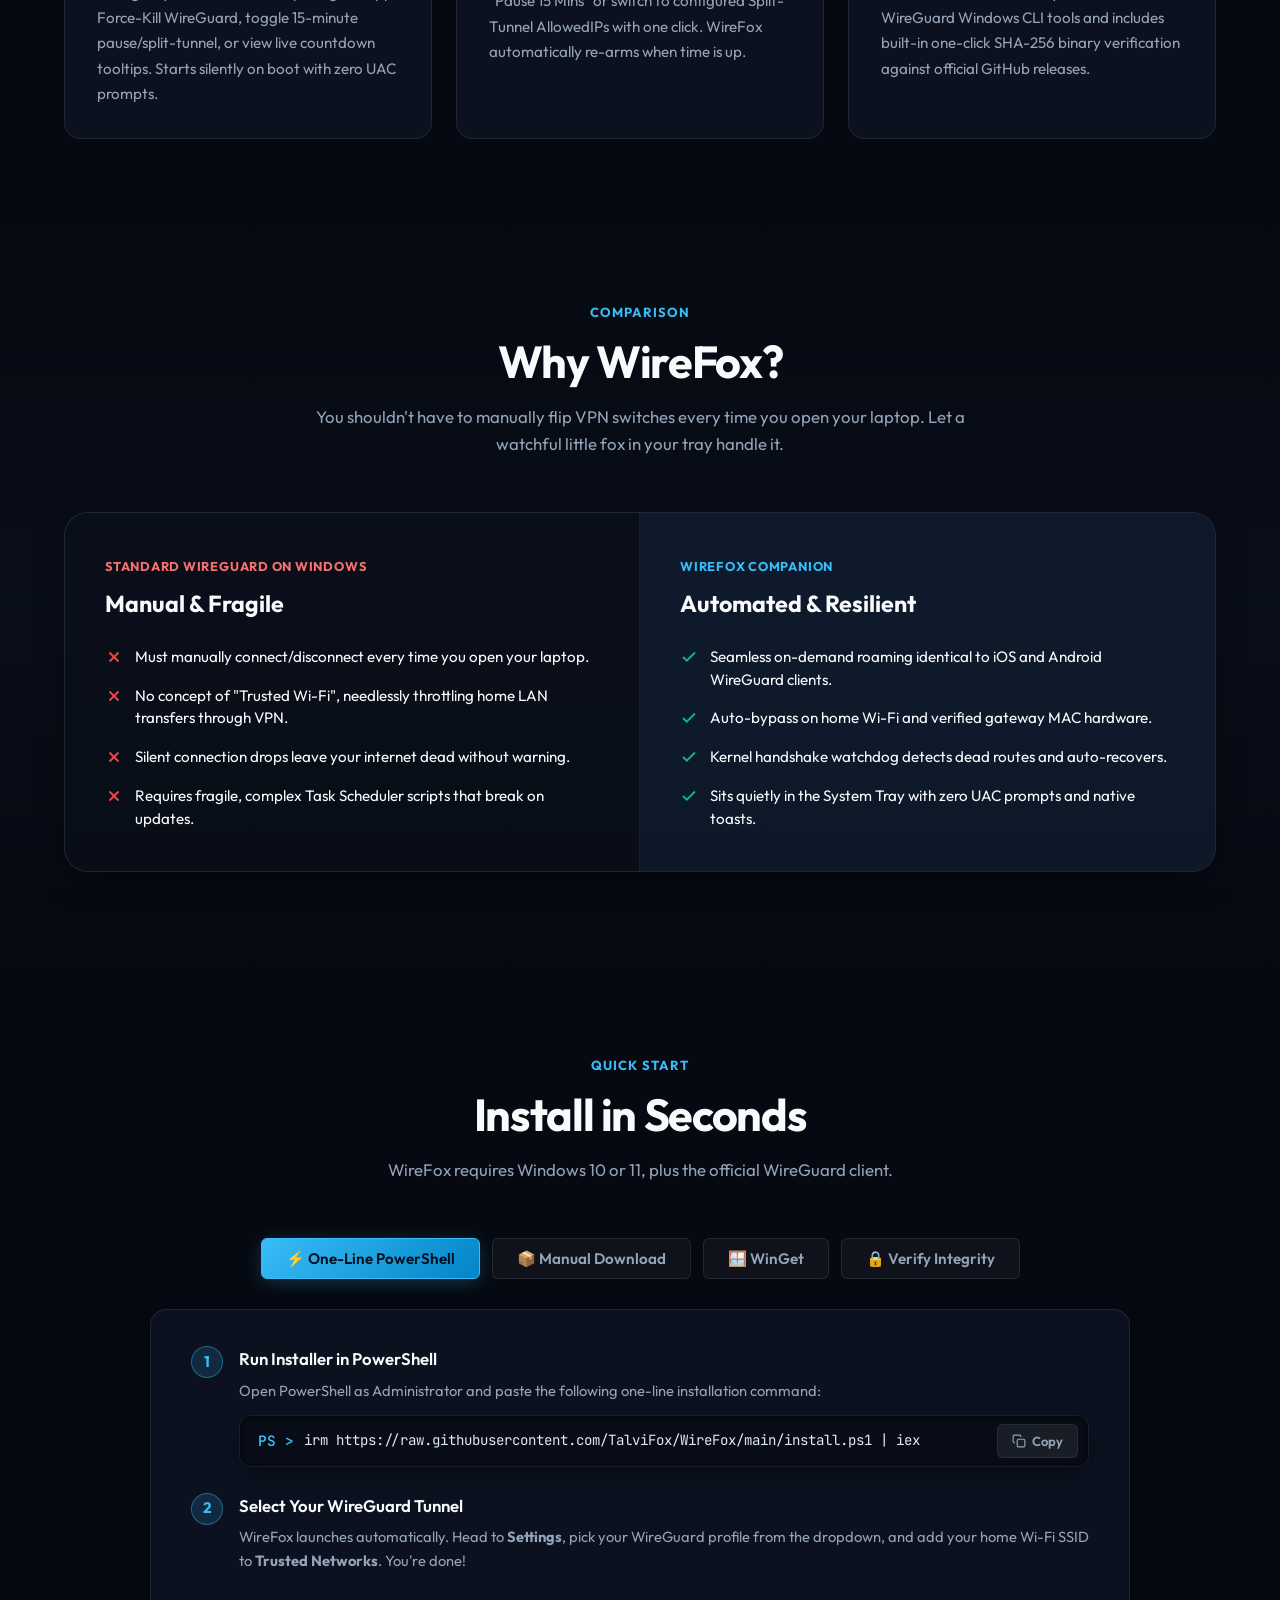
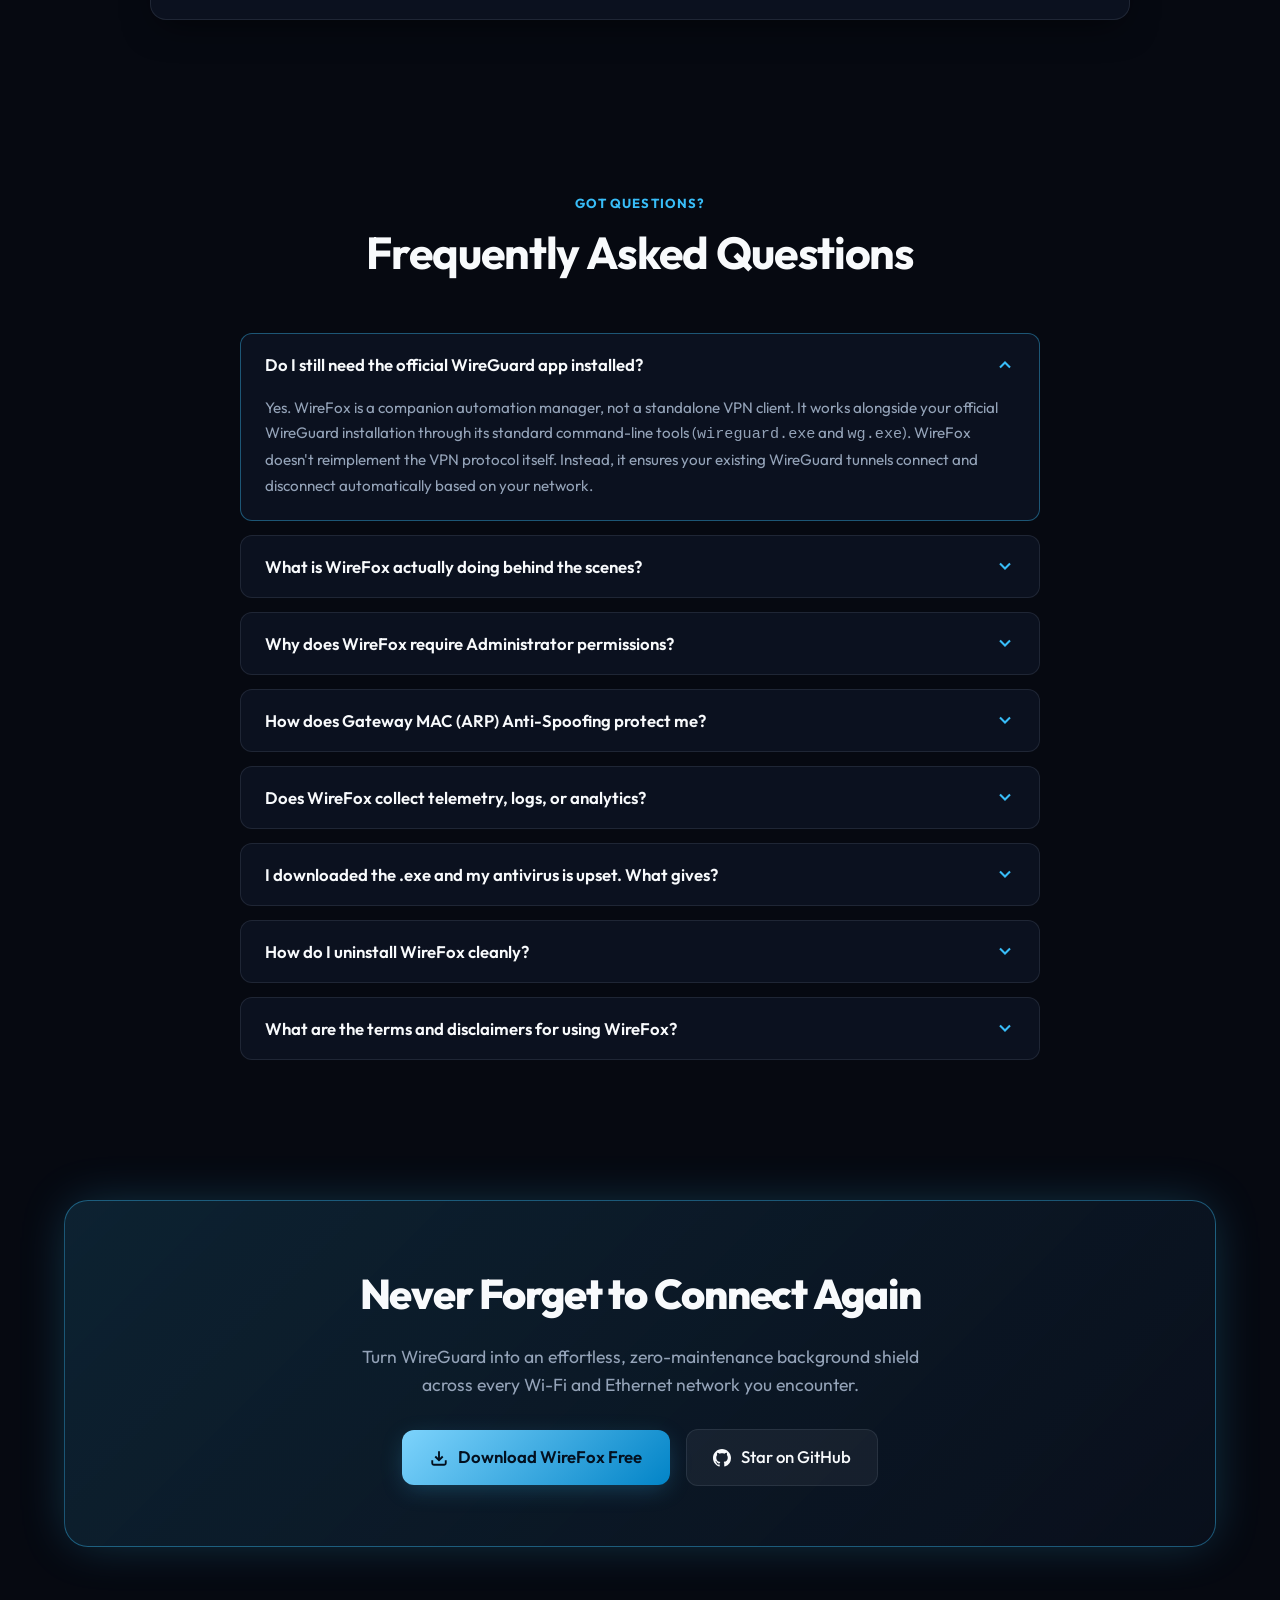
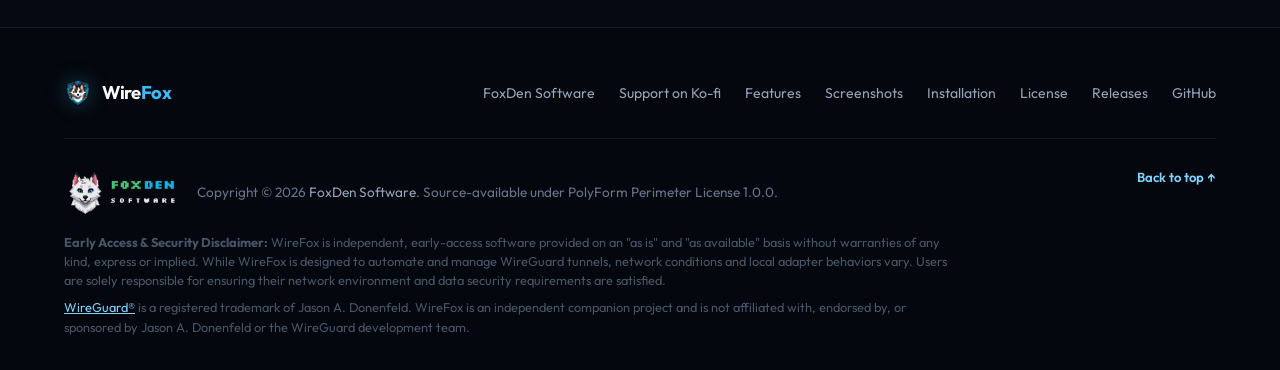
==== commit b57adcee: "Add files via upload" ====
--- a/docs/index.html
+++ b/docs/index.html
@@ -39,7 +39,7 @@
   <link href="https://fonts.googleapis.com/css2?family=JetBrains+Mono:wght@400;500;600&family=Outfit:wght@300;400;500;600;700;800&display=swap" rel="stylesheet">
 
   <!-- Stylesheet -->
-  <link rel="stylesheet" href="css/style.css?v=1.4">
+  <link rel="stylesheet" href="css/style.css?v=1.5">
 
   <!-- Schema.org JSON-LD for Search Engines -->
   <script type="application/ld+json">
@@ -101,23 +101,25 @@
         <span class="brand-text">Wire<span>Fox</span></span>
       </a>
 
-      <ul class="nav-links">
-        <li><a href="#features" class="nav-link">Features</a></li>
-        <li><a href="#showcase" class="nav-link">Screenshots</a></li>
-        <li><a href="#why-wirefox" class="nav-link">Why WireFox</a></li>
-        <li><a href="#install" class="nav-link">Install</a></li>
-        <li><a href="#faq" class="nav-link">FAQ</a></li>
-      </ul>
-
       <div class="nav-actions">
+        <a href="https://foxdensoftware.dev/" target="_blank" rel="noopener noreferrer" class="btn-foxden" id="nav-foxden-btn" title="FoxDen Software Main Site">
+          <img src="assets/FoxDen_Minimal_Universal.png" alt="FoxDen Software" class="nav-btn-icon">
+          <span>FoxDen</span>
+        </a>
+        <a href="https://ko-fi.com/foxdensoftware" target="_blank" rel="noopener noreferrer" class="btn-kofi" id="nav-kofi-btn" title="Support Talvi on Ko-fi">
+          <svg width="17" height="17" viewBox="0 0 24 24" fill="currentColor">
+            <path d="M23.881 8.948c-.773-4.085-4.859-4.593-4.859-4.593H.723c-.604 0-.679.798-.679.798s-.082 7.324-.022 11.822c.164 2.424 2.586 2.672 2.586 2.672s8.267-.023 11.966-.049c2.438-.426 2.683-2.566 2.658-3.734 4.352.24 7.422-2.831 6.649-6.916zm-11.062 3.511c-1.246 1.453-4.011 3.976-4.011 3.976s-.121.119-.31.023c-.076-.057-.108-.09-.108-.09-.443-.441-3.368-3.049-4.034-3.954-.709-.966-1.041-2.7-.091-3.71.951-1.01 3.005-1.086 4.363.407 0 0 1.565-1.782 3.468-.963 1.904.82 1.832 3.011.723 4.311zm6.173.478c-.928.116-1.682.028-1.682.028V7.284h1.77s1.971.551 1.971 2.373c0 1.822-1.131 3.16-2.059 3.279z"/>
+          </svg>
+          <span>Ko-fi</span>
+        </a>
         <a href="https://github.com/TalviFox/WireFox" target="_blank" rel="noopener noreferrer" class="btn-github" id="nav-github-btn" title="View Source on GitHub">
-          <svg width="18" height="18" viewBox="0 0 24 24" fill="currentColor">
+          <svg width="17" height="17" viewBox="0 0 24 24" fill="currentColor">
             <path d="M12 0C5.37 0 0 5.37 0 12c0 5.31 3.435 9.795 8.205 11.385.6.105.825-.255.825-.57 0-.285-.015-1.23-.015-2.235-3.015.555-3.795-.735-4.035-1.41-.135-.345-.72-1.41-1.23-1.695-.42-.225-1.02-.78-.015-.795.945-.015 1.62.87 1.845 1.23 1.08 1.815 2.805 1.305 3.495.99.105-.78.42-1.305.765-1.605-2.67-.3-5.46-1.335-5.46-5.925 0-1.305.465-2.385 1.23-3.225-.12-.3-.54-1.53.12-3.18 0 0 1.005-.315 3.3 1.23.96-.27 1.98-.405 3-.405s2.04.135 3 .405c2.295-1.56 3.3-1.23 3.3-1.23.66 1.65.24 2.88.12 3.18.765.84 1.23 1.905 1.23 3.225 0 4.605-2.805 5.625-5.475 5.925.435.375.81 1.095.81 2.22 0 1.605-.015 2.895-.015 3.3 0 .315.225.69.825.57A12.02 12.02 0 0024 12c0-6.63-5.37-12-12-12z"/>
           </svg>
           <span>GitHub</span>
         </a>
         <a href="https://github.com/TalviFox/WireFox/releases/latest" class="btn-nav-download" id="nav-download-btn">
-          <svg width="16" height="16" viewBox="0 0 24 24" fill="none" stroke="currentColor" stroke-width="2.5" stroke-linecap="round" stroke-linejoin="round">
+          <svg width="15" height="15" viewBox="0 0 24 24" fill="none" stroke="currentColor" stroke-width="2.5" stroke-linecap="round" stroke-linejoin="round">
             <path d="M21 15v4a2 2 0 0 1-2 2H5a2 2 0 0 1-2-2v-4"></path>
             <polyline points="7 10 12 15 17 10"></polyline>
             <line x1="12" y1="15" x2="12" y2="3"></line>
@@ -701,6 +703,8 @@
           <span class="brand-text">Wire<span>Fox</span></span>
         </div>
         <ul class="footer-links">
+          <li><a href="https://foxdensoftware.dev/" target="_blank" rel="noopener noreferrer" class="footer-link">FoxDen Software</a></li>
+          <li><a href="https://ko-fi.com/foxdensoftware" target="_blank" rel="noopener noreferrer" class="footer-link">Support on Ko-fi</a></li>
           <li><a href="#features" class="footer-link">Features</a></li>
           <li><a href="#showcase" class="footer-link">Screenshots</a></li>
           <li><a href="#install" class="footer-link">Installation</a></li>
@@ -713,10 +717,10 @@
       <div class="footer-bottom">
         <div class="footer-bottom-left">
           <div class="footer-meta-brand">
-            <a href="https://github.com/TalviFox" target="_blank" rel="noopener noreferrer" class="footer-foxden-link" title="Crafted with care by FoxDen Software">
+            <a href="https://foxdensoftware.dev/" target="_blank" rel="noopener noreferrer" class="footer-foxden-link" title="Crafted with care by FoxDen Software">
               <img src="assets/FoxDen_Minimal_Universal.png" alt="FoxDen Software Logo" class="footer-foxden-logo">
             </a>
-            <span class="footer-copyright">Copyright &copy; 2026 FoxDen Software. Source-available under PolyForm Perimeter License 1.0.0.</span>
+            <span class="footer-copyright">Copyright &copy; 2026 <a href="https://foxdensoftware.dev/" target="_blank" rel="noopener noreferrer" style="color:var(--text-secondary); text-decoration:none;">FoxDen Software</a>. Source-available under PolyForm Perimeter License 1.0.0.</span>
           </div>
           <div class="footer-disclaimer">
             <strong>Early Access &amp; Security Disclaimer:</strong> WireFox is independent, early-access software provided on an "as is" and "as available" basis without warranties of any kind, express or implied. While WireFox is designed to automate and manage WireGuard tunnels, network conditions and local adapter behaviors vary. Users are solely responsible for ensuring their network environment and data security requirements are satisfied.
--- a/docs/css/style.css
+++ b/docs/css/style.css
@@ -280,39 +280,107 @@
 .nav-actions {
   display: flex;
   align-items: center;
-  gap: 14px;
+  gap: 12px;
+}
+
+.btn-foxden {
+  display: inline-flex;
+  align-items: center;
+  gap: 8px;
+  padding: 8px 14px;
+  border-radius: var(--radius-sm);
+  background: rgba(255, 255, 255, 0.05);
+  border: 1px solid var(--border-card);
+  font-size: 0.88rem;
+  font-weight: 500;
+  color: var(--text-primary);
+  text-decoration: none;
+  transition: all var(--transition-fast);
+}
+
+.btn-foxden .nav-btn-icon {
+  width: 17px;
+  height: 17px;
+  object-fit: contain;
+  transition: transform var(--transition-fast);
+}
+
+.btn-foxden:hover {
+  background: rgba(249, 115, 22, 0.12);
+  border-color: rgba(249, 115, 22, 0.5);
+  color: #fb923c;
+  transform: translateY(-1px);
+}
+
+.btn-foxden:hover .nav-btn-icon {
+  transform: scale(1.1);
+}
+
+.btn-kofi {
+  display: inline-flex;
+  align-items: center;
+  gap: 8px;
+  padding: 8px 14px;
+  border-radius: var(--radius-sm);
+  background: rgba(255, 94, 91, 0.1);
+  border: 1px solid rgba(255, 94, 91, 0.35);
+  font-size: 0.88rem;
+  font-weight: 600;
+  color: #ff8c89;
+  text-decoration: none;
+  transition: all var(--transition-fast);
+}
+
+.btn-kofi svg {
+  color: #ff5e5b;
+  transition: transform var(--transition-fast);
+}
+
+.btn-kofi:hover {
+  background: rgba(255, 94, 91, 0.22);
+  border-color: #ff5e5b;
+  color: #ffffff;
+  transform: translateY(-1px);
+  box-shadow: 0 4px 18px rgba(255, 94, 91, 0.3);
+}
+
+.btn-kofi:hover svg {
+  transform: scale(1.12);
 }
 
 .btn-github {
-  display: flex;
+  display: inline-flex;
+  align-items: center;
+  gap: 8px;
+  padding: 8px 14px;
+  border-radius: var(--radius-sm);
+  background: rgba(255, 255, 255, 0.05);
+  border: 1px solid var(--border-card);
+  font-size: 0.88rem;
+  font-weight: 500;
+  color: var(--text-primary);
+  text-decoration: none;
+  transition: all var(--transition-fast);
+}
+
+.btn-github:hover {
+  background: rgba(56, 189, 248, 0.1);
+  border-color: var(--border-frost);
+  color: var(--brand-frost-light);
+  transform: translateY(-1px);
+}
+
+.btn-nav-download {
+  display: inline-flex;
   align-items: center;
   gap: 8px;
   padding: 8px 16px;
   border-radius: var(--radius-sm);
-  background: rgba(255, 255, 255, 0.05);
-  border: 1px solid var(--border-card);
-  font-size: 0.9rem;
-  font-weight: 500;
-  color: var(--text-primary);
-  transition: all var(--transition-fast);
-}
-
-.btn-github:hover {
-  background: rgba(56, 189, 248, 0.1);
-  border-color: var(--border-frost);
-  transform: translateY(-1px);
-}
-
-.btn-nav-download {
-  display: flex;
-  align-items: center;
-  gap: 8px;
-  padding: 8px 18px;
-  border-radius: var(--radius-sm);
   background: linear-gradient(135deg, var(--brand-frost), var(--brand-blue));
-  font-size: 0.9rem;
+  font-size: 0.88rem;
   font-weight: 600;
   color: #04101e;
+  text-decoration: none;
   box-shadow: 0 4px 18px -2px var(--frost-glow);
   transition: all var(--transition-fast);
 }
@@ -1304,8 +1372,18 @@
 
 /* Responsive adjustments */
 @media (max-width: 768px) {
-  .nav-links {
-    display: none;
+  .site-nav {
+    height: auto;
+    padding: 12px 0;
+    gap: 12px;
+  }
+  .nav-actions {
+    gap: 8px;
+  }
+  .btn-foxden, .btn-kofi, .btn-github, .btn-nav-download {
+    padding: 6px 10px;
+    font-size: 0.82rem;
+    gap: 6px;
   }
   .hero-section {
     padding: 50px 0 40px;
@@ -1339,3 +1417,16 @@
     min-height: auto;
   }
 }
+
+@media (max-width: 520px) {
+  .btn-foxden span,
+  .btn-kofi span,
+  .btn-github span {
+    display: none;
+  }
+  .btn-foxden,
+  .btn-kofi,
+  .btn-github {
+    padding: 7px 10px;
+  }
+}
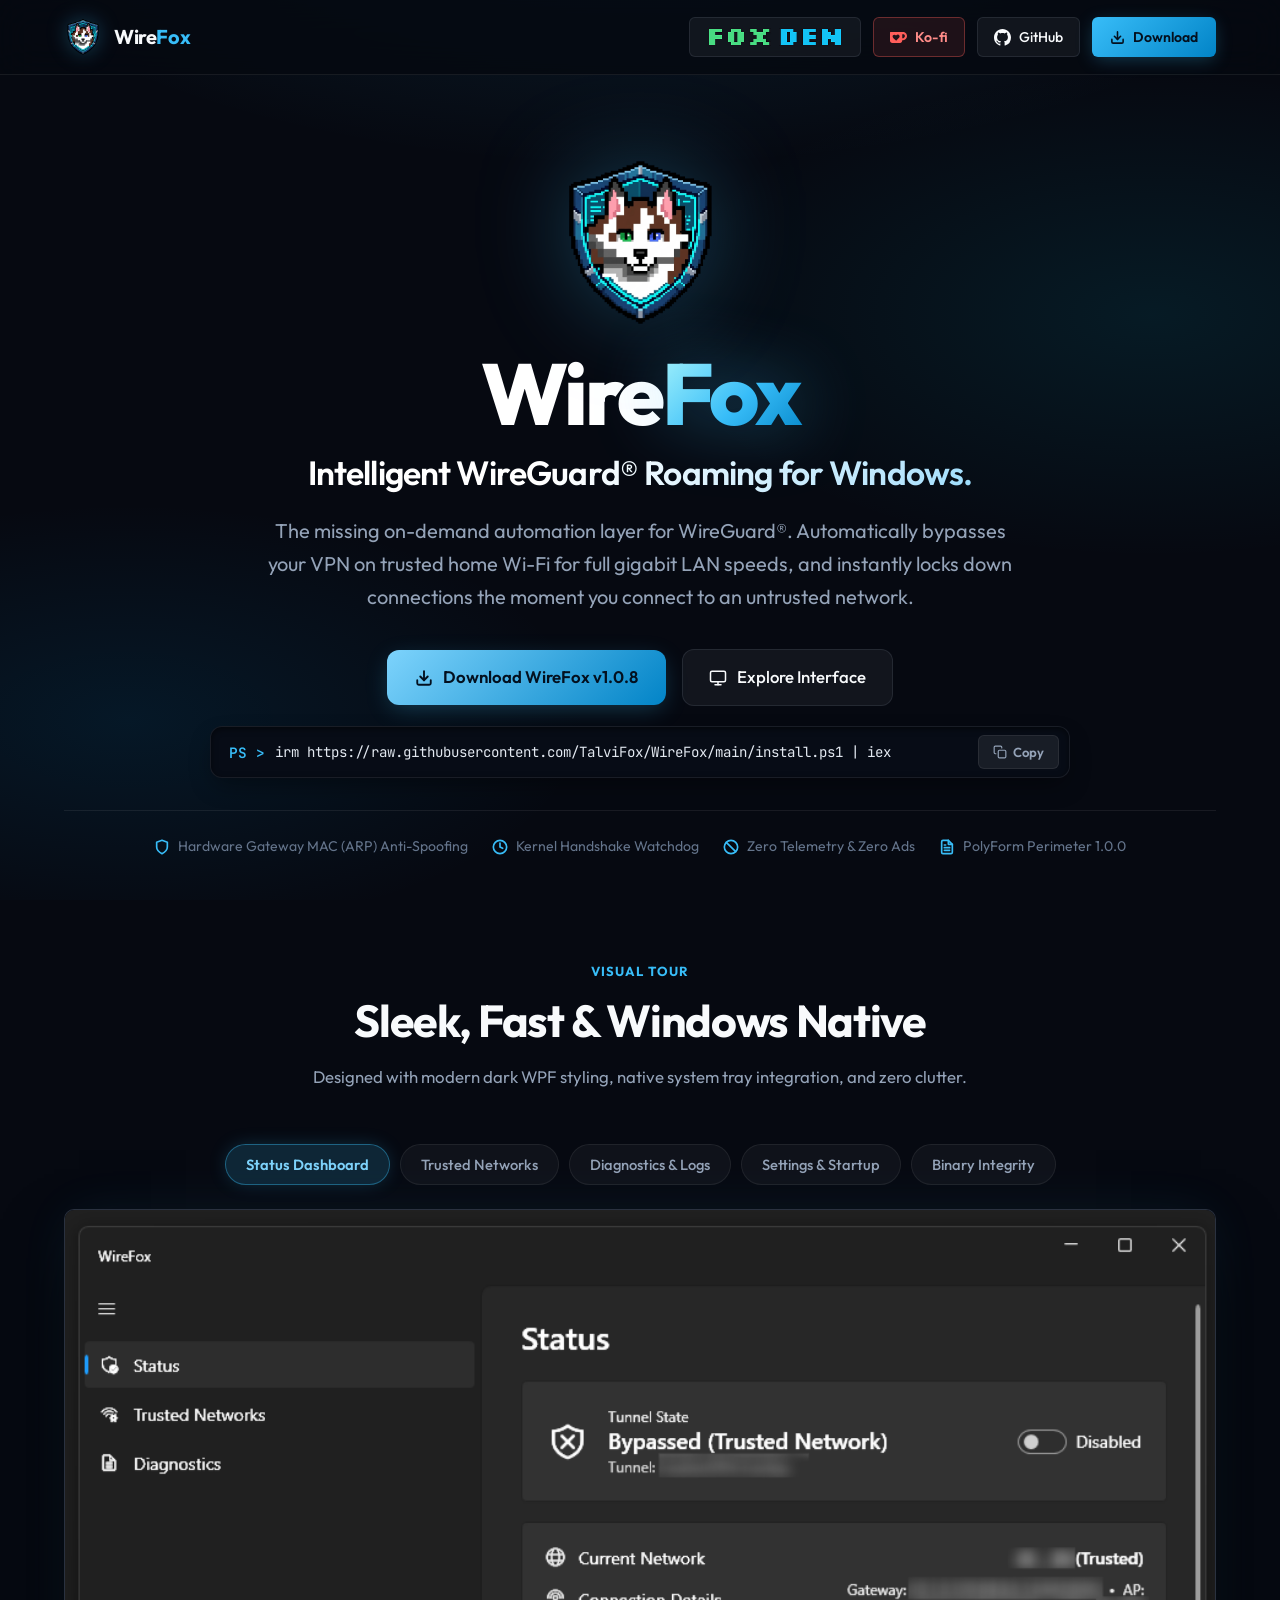
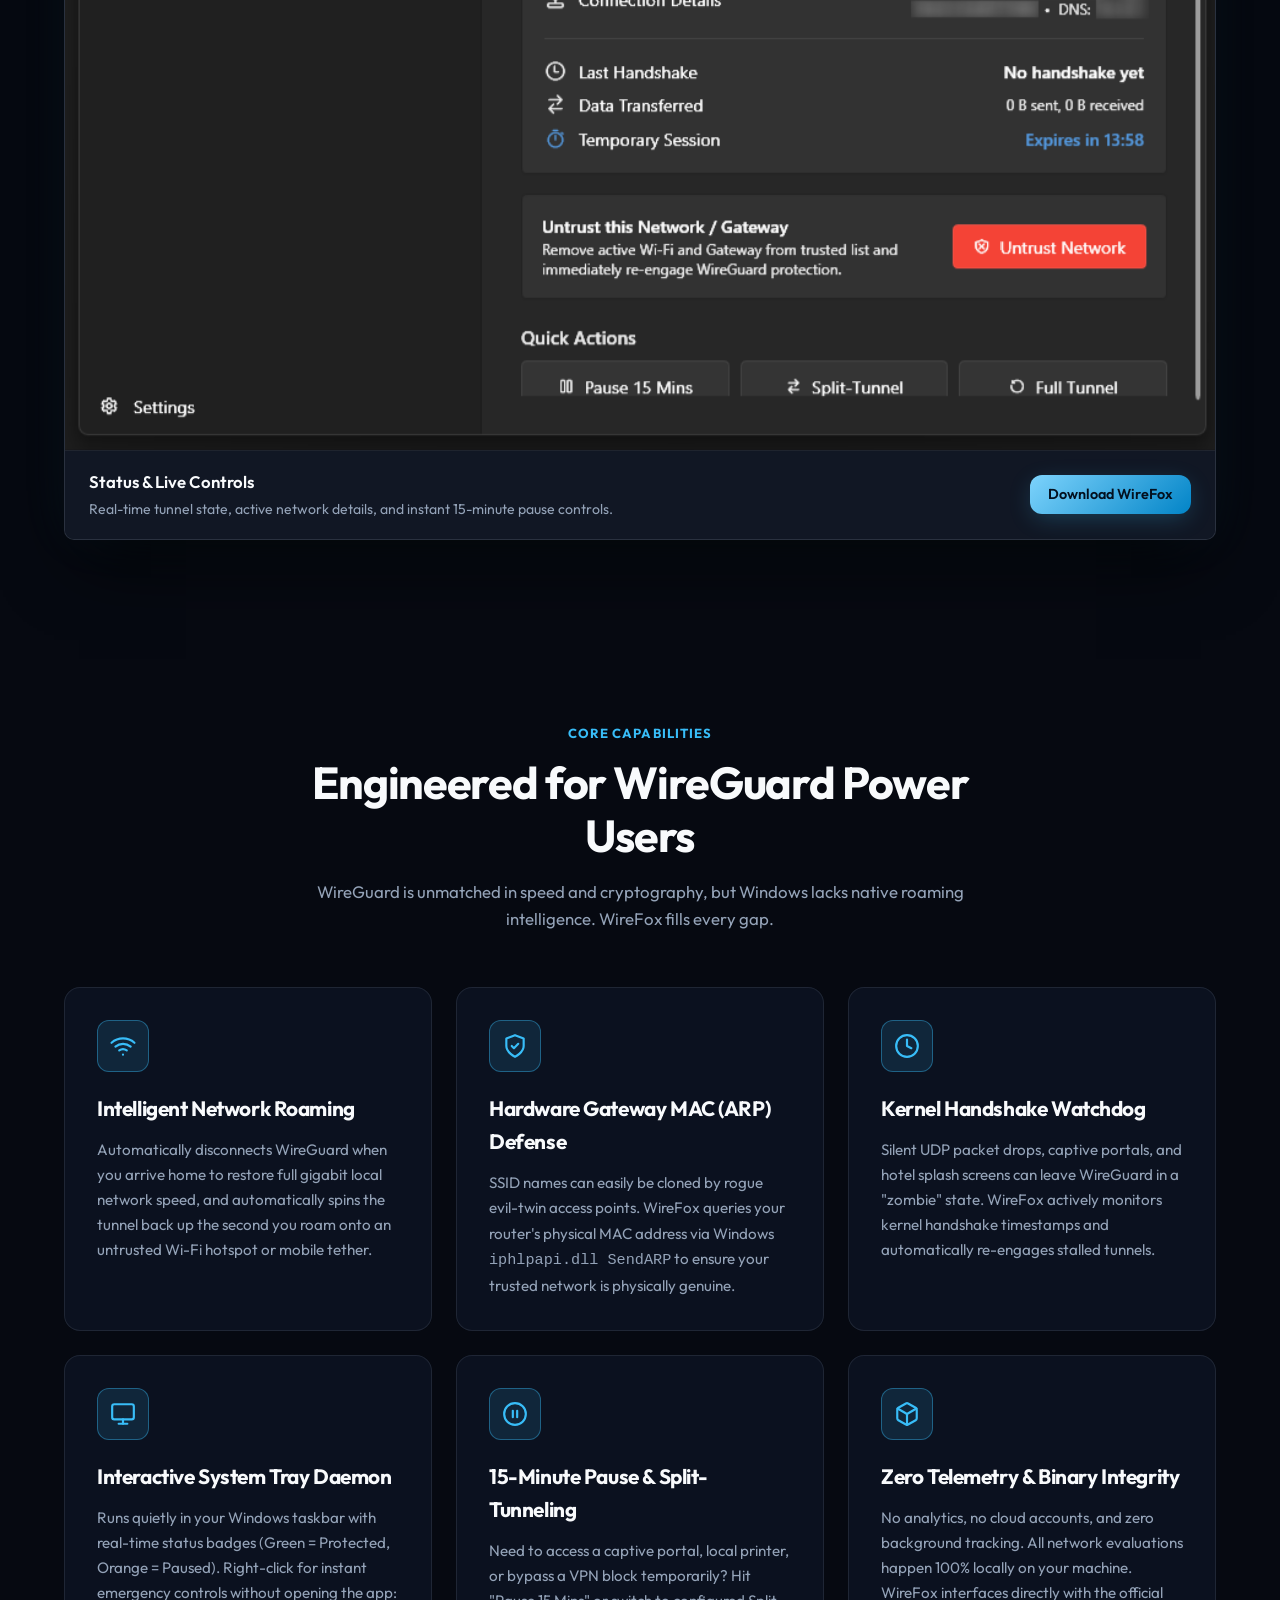
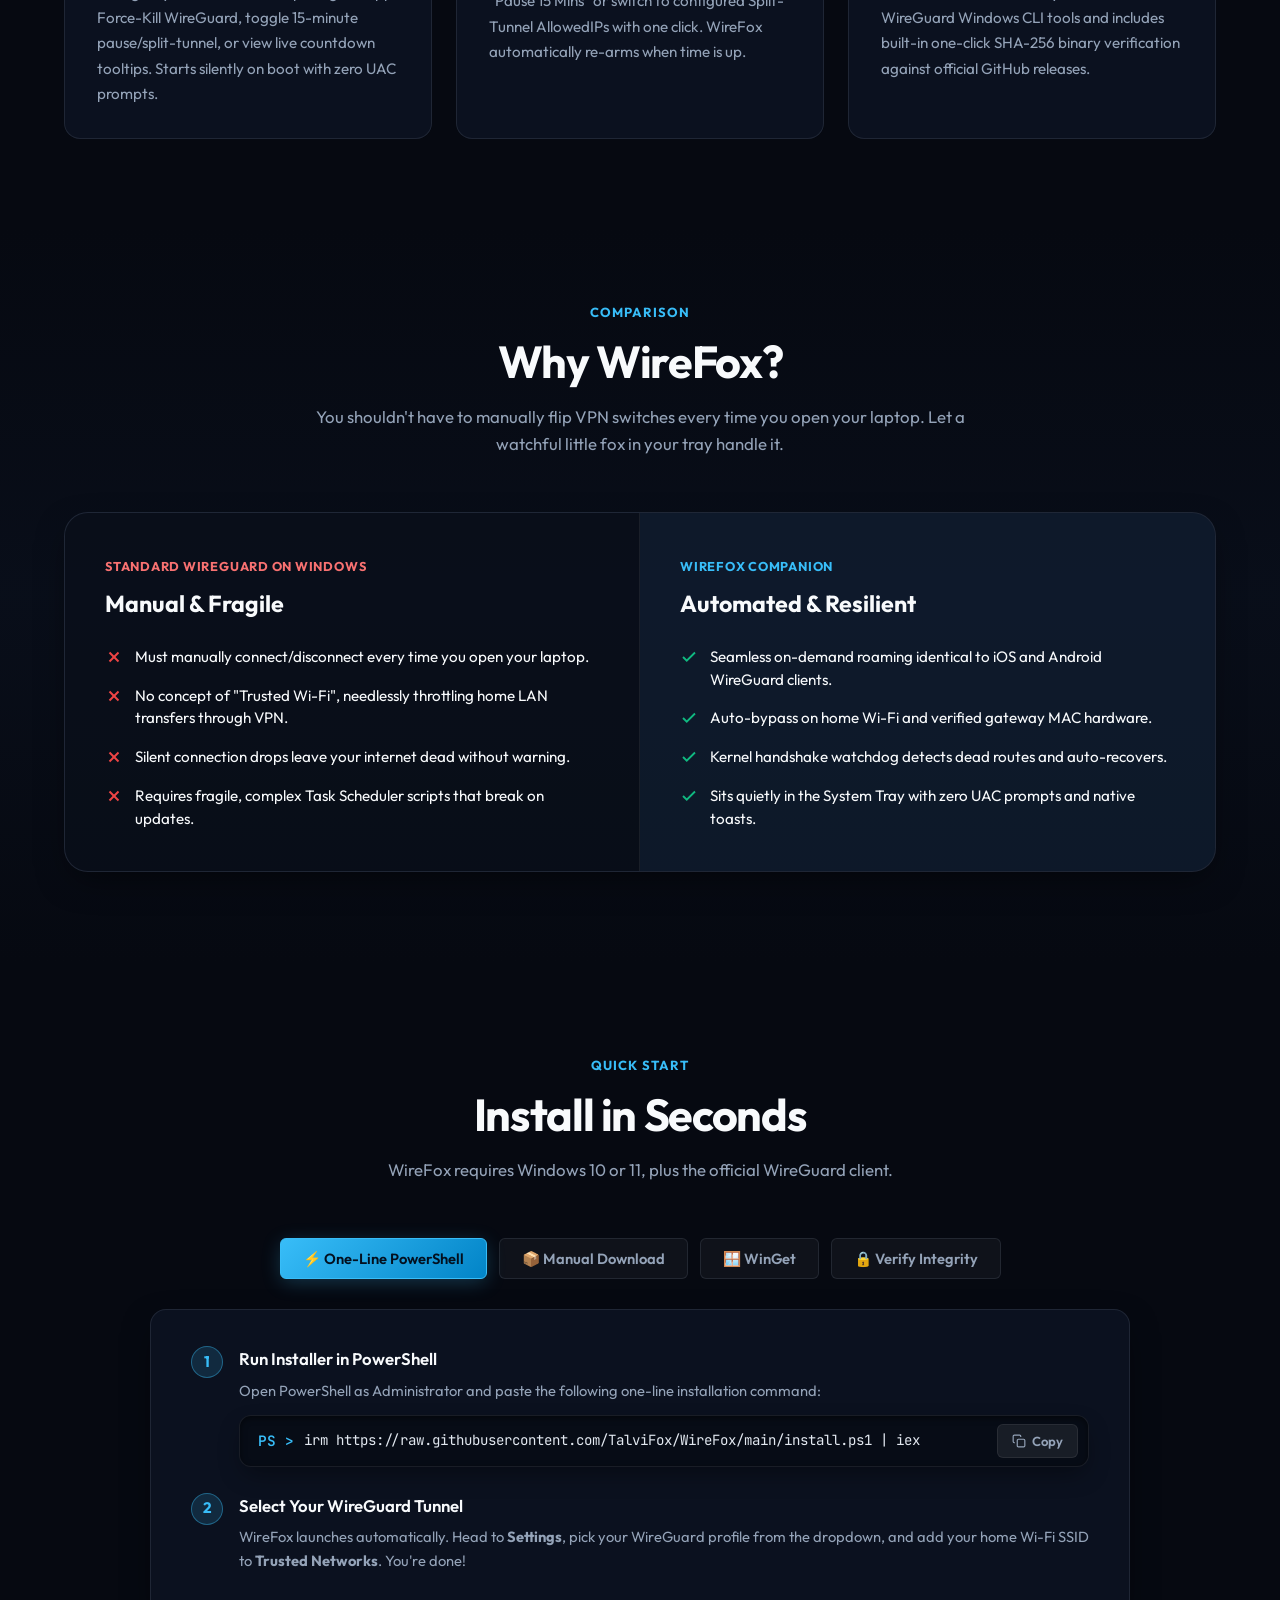
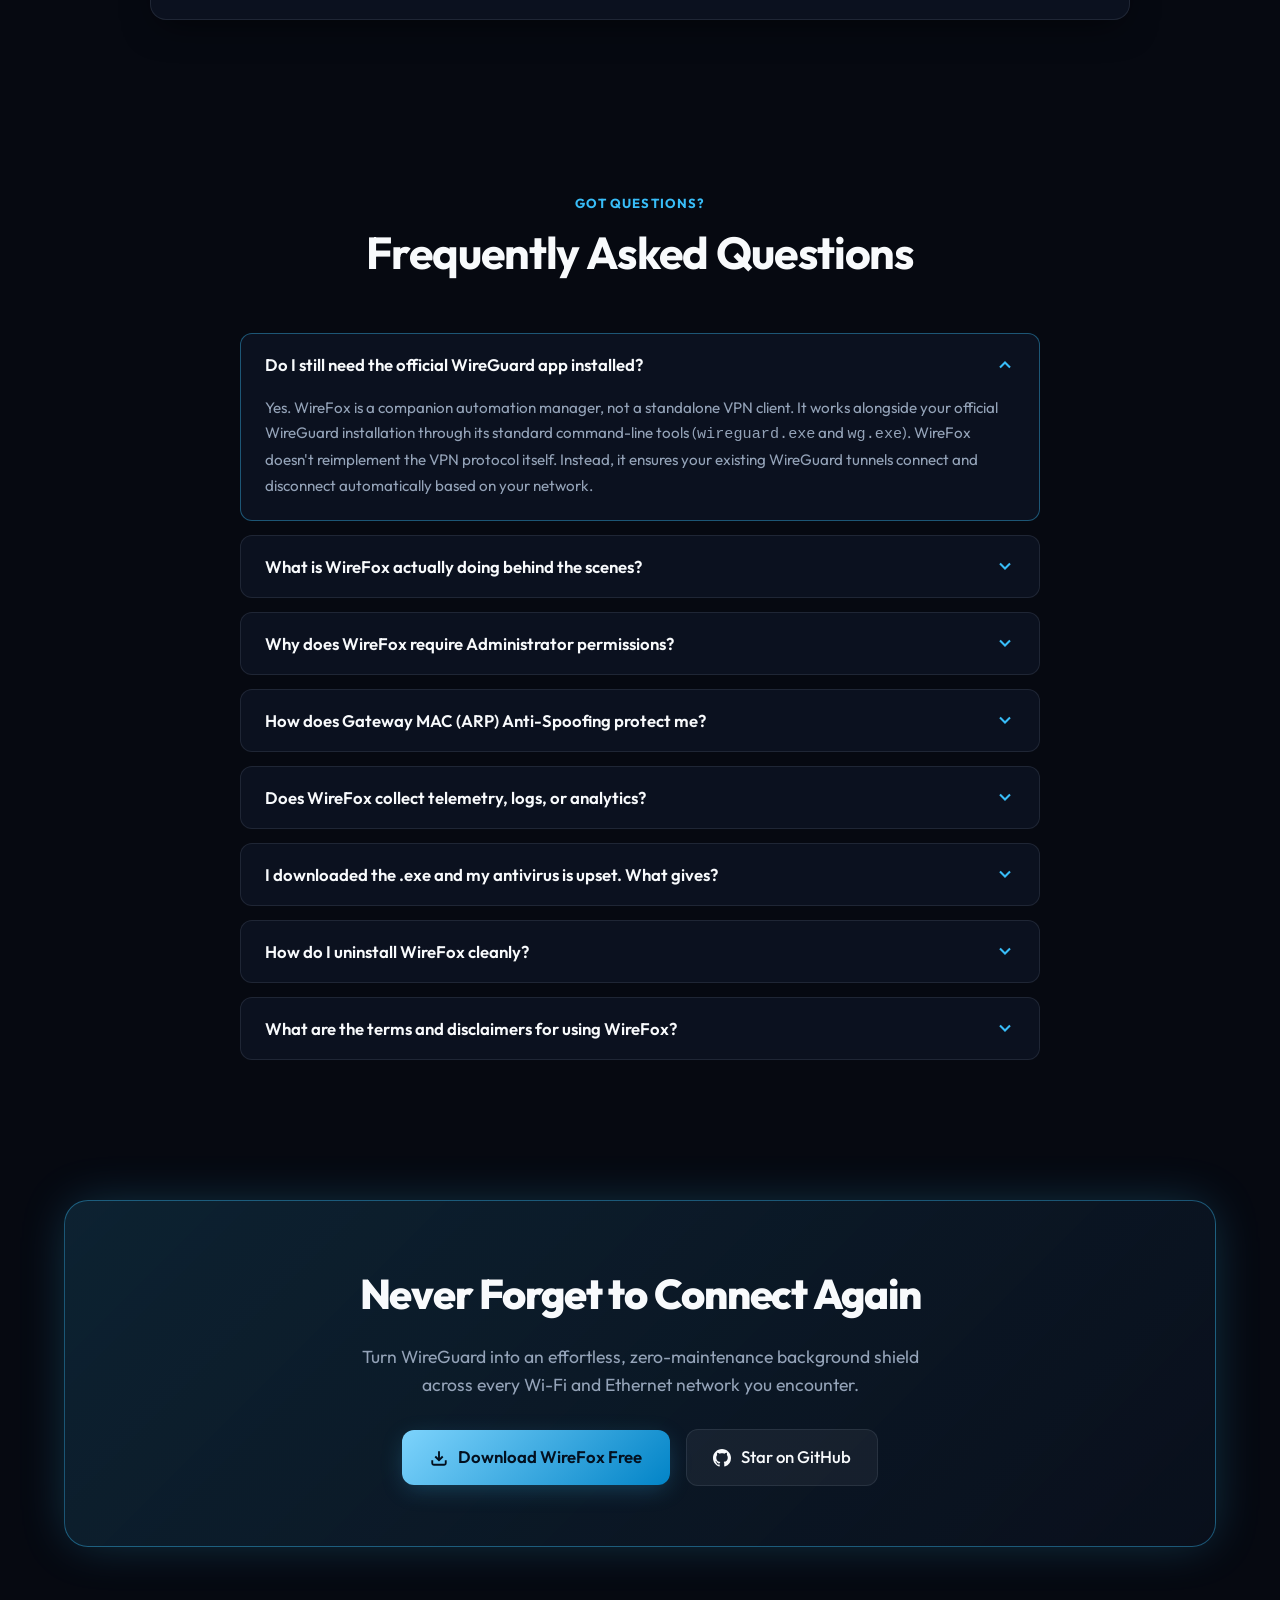
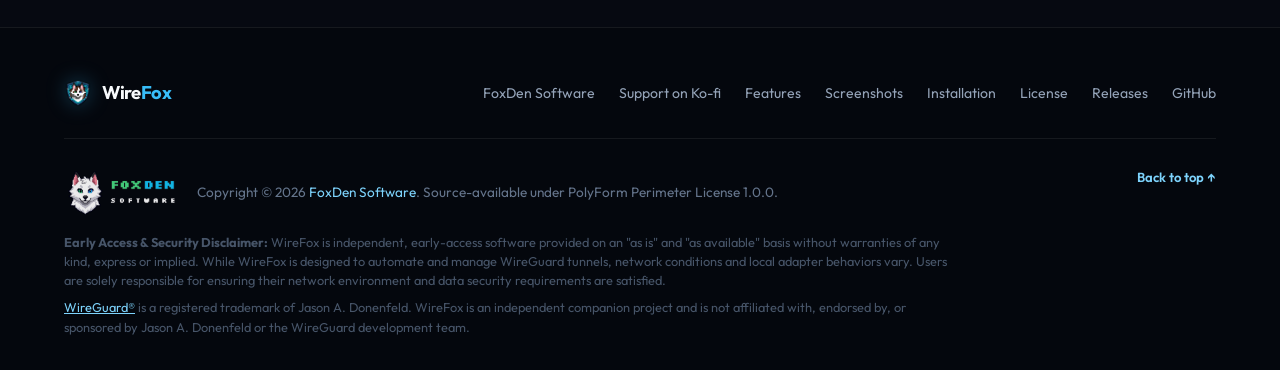
==== commit 96969d07: "Add files via upload" ====
--- a/docs/index.html
+++ b/docs/index.html
@@ -39,7 +39,7 @@
   <link href="https://fonts.googleapis.com/css2?family=JetBrains+Mono:wght@400;500;600&family=Outfit:wght@300;400;500;600;700;800&display=swap" rel="stylesheet">
 
   <!-- Stylesheet -->
-  <link rel="stylesheet" href="css/style.css?v=1.5">
+  <link rel="stylesheet" href="css/style.css?v=2.1">
 
   <!-- Schema.org JSON-LD for Search Engines -->
   <script type="application/ld+json">
@@ -71,23 +71,24 @@
 
   <!-- Mobile Notice Banner (Polite reminder for phone/tablet visitors) -->
   <aside class="mobile-notice-banner" id="mobile-notice" aria-label="Desktop application notice" style="display: none;">
-    <div class="container mobile-notice-inner">
-      <div class="mobile-notice-content">
-        <span class="mobile-notice-badge">Windows 10 &amp; 11 Utility</span>
-        <p class="mobile-notice-message">
-          <strong>Visiting from mobile?</strong> WireFox is built exclusively for Windows desktop PCs. You are welcome to grab the download or copy the link to open on your PC. Feel free to explore all features, architecture, and diagnostics below!
-        </p>
-      </div>
-      <div class="mobile-notice-actions">
-        <a href="https://github.com/TalviFox/WireFox/releases/latest" class="btn-mobile-action btn-mobile-dl" id="mobile-download-btn" title="Download WireFox executable">
-          <svg width="13" height="13" viewBox="0 0 24 24" fill="none" stroke="currentColor" stroke-width="2.5"><path d="M21 15v4a2 2 0 0 1-2 2H5a2 2 0 0 1-2-2v-4"></path><polyline points="7 10 12 15 17 10"></polyline><line x1="12" y1="15" x2="12" y2="3"></line></svg>
-          <span>Download</span>
-        </a>
-        <button class="btn-copy btn-mobile-action btn-mobile-copy" data-target="site-url-hidden" id="mobile-copy-btn" aria-label="Copy page link">
-          <svg width="13" height="13" viewBox="0 0 24 24" fill="none" stroke="currentColor" stroke-width="2"><rect x="9" y="9" width="13" height="13" rx="2" ry="2"></rect><path d="M5 15H4a2 2 0 0 1-2-2V4a2 2 0 0 1 2-2h9a2 2 0 0 1 2 2v1"></path></svg>
-          <span>Copy Page Link</span>
-        </button>
-        <button class="mobile-notice-close" id="mobile-notice-close" aria-label="Dismiss notice">&times;</button>
+    <div class="container">
+      <div class="mobile-notice-inner">
+        <div class="mobile-notice-content">
+          <p class="mobile-notice-message">
+            <strong>Visiting from mobile?</strong> WireFox is built exclusively for Windows desktop PCs. Grab the download or copy the link to open on your PC.
+          </p>
+        </div>
+        <div class="mobile-notice-actions">
+          <a href="https://github.com/TalviFox/WireFox/releases/latest" class="btn-mobile-action btn-mobile-dl" id="mobile-download-btn" title="Download WireFox executable">
+            <svg width="13" height="13" viewBox="0 0 24 24" fill="none" stroke="currentColor" stroke-width="2.5"><path d="M21 15v4a2 2 0 0 1-2 2H5a2 2 0 0 1-2-2v-4"></path><polyline points="7 10 12 15 17 10"></polyline><line x1="12" y1="15" x2="12" y2="3"></line></svg>
+            <span>Download</span>
+          </a>
+          <button class="btn-copy btn-mobile-action btn-mobile-copy" data-target="site-url-hidden" id="mobile-copy-btn" aria-label="Copy page link">
+            <svg width="13" height="13" viewBox="0 0 24 24" fill="none" stroke="currentColor" stroke-width="2"><rect x="9" y="9" width="13" height="13" rx="2" ry="2"></rect><path d="M5 15H4a2 2 0 0 1-2-2V4a2 2 0 0 1 2-2h9a2 2 0 0 1 2 2v1"></path></svg>
+            <span>Copy Link</span>
+          </button>
+          <button class="mobile-notice-close" id="mobile-notice-close" aria-label="Dismiss notice">&times;</button>
+        </div>
       </div>
     </div>
     <span id="site-url-hidden" style="display:none;">https://wirefox.foxdensoftware.dev/</span>
@@ -95,37 +96,39 @@
 
   <!-- Site Header & Navigation -->
   <header class="site-header">
-    <div class="container site-nav">
-      <a href="#" class="nav-brand" id="nav-brand">
-        <img src="assets/wirefox_icon.png" alt="WireFox Logo" class="nav-logo">
-        <span class="brand-text">Wire<span>Fox</span></span>
-      </a>
-
-      <div class="nav-actions">
-        <a href="https://foxdensoftware.dev/" target="_blank" rel="noopener noreferrer" class="btn-foxden" id="nav-foxden-btn" title="FoxDen Software Main Site">
-          <img src="assets/FoxDen_Minimal_Universal.png" alt="FoxDen Software" class="nav-btn-icon">
-          <span>FoxDen</span>
+    <div class="container">
+      <div class="site-nav">
+        <a href="#" class="nav-brand" id="nav-brand">
+          <img src="assets/wirefox_icon.png" alt="WireFox Logo" class="nav-logo">
+          <span class="brand-text">Wire<span>Fox</span></span>
         </a>
-        <a href="https://ko-fi.com/foxdensoftware" target="_blank" rel="noopener noreferrer" class="btn-kofi" id="nav-kofi-btn" title="Support Talvi on Ko-fi">
-          <svg width="17" height="17" viewBox="0 0 24 24" fill="currentColor">
-            <path d="M23.881 8.948c-.773-4.085-4.859-4.593-4.859-4.593H.723c-.604 0-.679.798-.679.798s-.082 7.324-.022 11.822c.164 2.424 2.586 2.672 2.586 2.672s8.267-.023 11.966-.049c2.438-.426 2.683-2.566 2.658-3.734 4.352.24 7.422-2.831 6.649-6.916zm-11.062 3.511c-1.246 1.453-4.011 3.976-4.011 3.976s-.121.119-.31.023c-.076-.057-.108-.09-.108-.09-.443-.441-3.368-3.049-4.034-3.954-.709-.966-1.041-2.7-.091-3.71.951-1.01 3.005-1.086 4.363.407 0 0 1.565-1.782 3.468-.963 1.904.82 1.832 3.011.723 4.311zm6.173.478c-.928.116-1.682.028-1.682.028V7.284h1.77s1.971.551 1.971 2.373c0 1.822-1.131 3.16-2.059 3.279z"/>
-          </svg>
-          <span>Ko-fi</span>
-        </a>
-        <a href="https://github.com/TalviFox/WireFox" target="_blank" rel="noopener noreferrer" class="btn-github" id="nav-github-btn" title="View Source on GitHub">
-          <svg width="17" height="17" viewBox="0 0 24 24" fill="currentColor">
-            <path d="M12 0C5.37 0 0 5.37 0 12c0 5.31 3.435 9.795 8.205 11.385.6.105.825-.255.825-.57 0-.285-.015-1.23-.015-2.235-3.015.555-3.795-.735-4.035-1.41-.135-.345-.72-1.41-1.23-1.695-.42-.225-1.02-.78-.015-.795.945-.015 1.62.87 1.845 1.23 1.08 1.815 2.805 1.305 3.495.99.105-.78.42-1.305.765-1.605-2.67-.3-5.46-1.335-5.46-5.925 0-1.305.465-2.385 1.23-3.225-.12-.3-.54-1.53.12-3.18 0 0 1.005-.315 3.3 1.23.96-.27 1.98-.405 3-.405s2.04.135 3 .405c2.295-1.56 3.3-1.23 3.3-1.23.66 1.65.24 2.88.12 3.18.765.84 1.23 1.905 1.23 3.225 0 4.605-2.805 5.625-5.475 5.925.435.375.81 1.095.81 2.22 0 1.605-.015 2.895-.015 3.3 0 .315.225.69.825.57A12.02 12.02 0 0024 12c0-6.63-5.37-12-12-12z"/>
-          </svg>
-          <span>GitHub</span>
-        </a>
-        <a href="https://github.com/TalviFox/WireFox/releases/latest" class="btn-nav-download" id="nav-download-btn">
-          <svg width="15" height="15" viewBox="0 0 24 24" fill="none" stroke="currentColor" stroke-width="2.5" stroke-linecap="round" stroke-linejoin="round">
-            <path d="M21 15v4a2 2 0 0 1-2 2H5a2 2 0 0 1-2-2v-4"></path>
-            <polyline points="7 10 12 15 17 10"></polyline>
-            <line x1="12" y1="15" x2="12" y2="3"></line>
-          </svg>
-          <span>Download</span>
-        </a>
+
+        <div class="nav-actions">
+          <a href="https://foxdensoftware.dev/" target="_blank" rel="noopener noreferrer" class="btn-foxden" id="nav-foxden-btn" title="FoxDen Software">
+            <img src="assets/foxden_logo_text.png" alt="FoxDen Software" class="foxden-desktop-logo">
+            <img src="assets/foxden_avatar.jpg" alt="FoxDen Software" class="foxden-mobile-avatar">
+          </a>
+          <a href="https://ko-fi.com/foxdensoftware" target="_blank" rel="noopener noreferrer" class="btn-kofi" id="nav-kofi-btn" title="Support Talvi on Ko-fi">
+            <svg width="17" height="17" viewBox="0 0 24 24" fill="currentColor">
+              <path d="M23.881 8.948c-.773-4.085-4.859-4.593-4.859-4.593H.723c-.604 0-.679.798-.679.798s-.082 7.324-.022 11.822c.164 2.424 2.586 2.672 2.586 2.672s8.267-.023 11.966-.049c2.438-.426 2.683-2.566 2.658-3.734 4.352.24 7.422-2.831 6.649-6.916zm-11.062 3.511c-1.246 1.453-4.011 3.976-4.011 3.976s-.121.119-.31.023c-.076-.057-.108-.09-.108-.09-.443-.441-3.368-3.049-4.034-3.954-.709-.966-1.041-2.7-.091-3.71.951-1.01 3.005-1.086 4.363.407 0 0 1.565-1.782 3.468-.963 1.904.82 1.832 3.011.723 4.311zm6.173.478c-.928.116-1.682.028-1.682.028V7.284h1.77s1.971.551 1.971 2.373c0 1.822-1.131 3.16-2.059 3.279z"/>
+            </svg>
+            <span>Ko-fi</span>
+          </a>
+          <a href="https://github.com/TalviFox/WireFox" target="_blank" rel="noopener noreferrer" class="btn-github" id="nav-github-btn" title="View Source on GitHub">
+            <svg width="17" height="17" viewBox="0 0 24 24" fill="currentColor">
+              <path d="M12 0C5.37 0 0 5.37 0 12c0 5.31 3.435 9.795 8.205 11.385.6.105.825-.255.825-.57 0-.285-.015-1.23-.015-2.235-3.015.555-3.795-.735-4.035-1.41-.135-.345-.72-1.41-1.23-1.695-.42-.225-1.02-.78-.015-.795.945-.015 1.62.87 1.845 1.23 1.08 1.815 2.805 1.305 3.495.99.105-.78.42-1.305.765-1.605-2.67-.3-5.46-1.335-5.46-5.925 0-1.305.465-2.385 1.23-3.225-.12-.3-.54-1.53.12-3.18 0 0 1.005-.315 3.3 1.23.96-.27 1.98-.405 3-.405s2.04.135 3 .405c2.295-1.56 3.3-1.23 3.3-1.23.66 1.65.24 2.88.12 3.18.765.84 1.23 1.905 1.23 3.225 0 4.605-2.805 5.625-5.475 5.925.435.375.81 1.095.81 2.22 0 1.605-.015 2.895-.015 3.3 0 .315.225.69.825.57A12.02 12.02 0 0024 12c0-6.63-5.37-12-12-12z"/>
+            </svg>
+            <span>GitHub</span>
+          </a>
+          <a href="https://github.com/TalviFox/WireFox/releases/latest" class="btn-nav-download" id="nav-download-btn">
+            <svg width="15" height="15" viewBox="0 0 24 24" fill="none" stroke="currentColor" stroke-width="2.5" stroke-linecap="round" stroke-linejoin="round">
+              <path d="M21 15v4a2 2 0 0 1-2 2H5a2 2 0 0 1-2-2v-4"></path>
+              <polyline points="7 10 12 15 17 10"></polyline>
+              <line x1="12" y1="15" x2="12" y2="3"></line>
+            </svg>
+            <span>Download</span>
+          </a>
+        </div>
       </div>
     </div>
   </header>
@@ -720,7 +723,7 @@
             <a href="https://foxdensoftware.dev/" target="_blank" rel="noopener noreferrer" class="footer-foxden-link" title="Crafted with care by FoxDen Software">
               <img src="assets/FoxDen_Minimal_Universal.png" alt="FoxDen Software Logo" class="footer-foxden-logo">
             </a>
-            <span class="footer-copyright">Copyright &copy; 2026 <a href="https://foxdensoftware.dev/" target="_blank" rel="noopener noreferrer" style="color:var(--text-secondary); text-decoration:none;">FoxDen Software</a>. Source-available under PolyForm Perimeter License 1.0.0.</span>
+            <span class="footer-copyright">Copyright &copy; 2026 <a href="https://foxdensoftware.dev/" target="_blank" rel="noopener noreferrer" style="color:var(--brand-frost-light); text-decoration:none;">FoxDen Software</a>. Source-available under PolyForm Perimeter License 1.0.0.</span>
           </div>
           <div class="footer-disclaimer">
             <strong>Early Access &amp; Security Disclaimer:</strong> WireFox is independent, early-access software provided on an "as is" and "as available" basis without warranties of any kind, express or implied. While WireFox is designed to automate and manage WireGuard tunnels, network conditions and local adapter behaviors vary. Users are solely responsible for ensuring their network environment and data security requirements are satisfied.
--- a/docs/css/style.css
+++ b/docs/css/style.css
@@ -108,9 +108,9 @@
 
 /* Mobile Notice Banner */
 .mobile-notice-banner {
-  background: linear-gradient(90deg, rgba(8, 14, 26, 0.96), rgba(13, 24, 44, 0.96));
+  background: linear-gradient(135deg, rgba(8, 14, 26, 0.98), rgba(15, 26, 48, 0.98));
   border-bottom: 1px solid var(--border-frost);
-  padding: 12px 0;
+  padding: 10px 0;
   position: relative;
   z-index: 105;
   box-shadow: 0 4px 20px rgba(0, 0, 0, 0.5);
@@ -126,9 +126,6 @@
 }
 
 .mobile-notice-content {
-  display: flex;
-  align-items: center;
-  gap: 12px;
   flex: 1;
   min-width: 260px;
 }
@@ -136,22 +133,25 @@
 .mobile-notice-badge {
   display: inline-flex;
   align-items: center;
-  padding: 4px 10px;
+  padding: 3px 10px;
   border-radius: 9999px;
   background: rgba(56, 189, 248, 0.16);
   border: 1px solid var(--border-frost);
   color: var(--brand-frost-light);
-  font-size: 0.74rem;
+  font-size: 0.72rem;
   font-weight: 700;
-  white-space: nowrap;
-  letter-spacing: 0.05em;
+  letter-spacing: 0.04em;
   text-transform: uppercase;
+  margin-right: 8px;
+  vertical-align: middle;
+  line-height: 1.3;
 }
 
 .mobile-notice-message {
-  font-size: 0.88rem;
+  font-size: 0.85rem;
   color: var(--text-secondary);
-  line-height: 1.45;
+  line-height: 1.5;
+  margin: 0;
 }
 
 .mobile-notice-message strong {
@@ -161,7 +161,7 @@
 .mobile-notice-actions {
   display: flex;
   align-items: center;
-  gap: 10px;
+  gap: 8px;
   flex-shrink: 0;
 }
 
@@ -173,6 +173,8 @@
   border-radius: var(--radius-sm);
   font-size: 0.82rem;
   font-weight: 600;
+  text-decoration: none;
+  cursor: pointer;
   transition: all var(--transition-fast);
 }
 
@@ -199,21 +201,25 @@
 }
 
 .mobile-notice-close {
-  width: 28px;
-  height: 28px;
-  display: flex;
+  width: 26px;
+  height: 26px;
+  display: inline-flex;
   align-items: center;
   justify-content: center;
   border-radius: 50%;
   color: var(--text-muted);
-  font-size: 1.3rem;
+  font-size: 1.25rem;
   line-height: 1;
+  background: rgba(255, 255, 255, 0.05);
+  border: 1px solid var(--border-subtle);
+  cursor: pointer;
   transition: all var(--transition-fast);
 }
 
 .mobile-notice-close:hover {
-  background: rgba(255, 255, 255, 0.1);
+  background: rgba(255, 255, 255, 0.15);
   color: var(--text-primary);
+  border-color: var(--border-frost);
 }
 
 /* Header & Navbar */
@@ -286,8 +292,85 @@
 .btn-foxden {
   display: inline-flex;
   align-items: center;
+  justify-content: center;
+  height: 40px;
+  padding: 0 16px;
+  box-sizing: border-box;
+  border-radius: var(--radius-sm);
+  background: rgba(255, 255, 255, 0.05);
+  border: 1px solid var(--border-card);
+  text-decoration: none;
+  transition: all var(--transition-fast);
+}
+
+.btn-foxden:hover {
+  background: rgba(56, 189, 248, 0.1);
+  border-color: var(--border-frost);
+  transform: translateY(-1px);
+}
+
+.foxden-desktop-logo {
+  display: block;
+  height: 22px;
+  width: auto;
+  image-rendering: pixelated;
+  image-rendering: crisp-edges;
+  object-fit: contain;
+}
+
+.foxden-mobile-avatar {
+  display: none;
+  width: 24px;
+  height: 24px;
+  border-radius: 4px;
+  object-fit: cover;
+  image-rendering: pixelated;
+  image-rendering: crisp-edges;
+}
+
+.btn-kofi {
+  display: inline-flex;
+  align-items: center;
+  justify-content: center;
+  height: 40px;
+  box-sizing: border-box;
   gap: 8px;
-  padding: 8px 14px;
+  padding: 0 16px;
+  border-radius: var(--radius-sm);
+  background: rgba(255, 94, 91, 0.1);
+  border: 1px solid rgba(255, 94, 91, 0.35);
+  font-size: 0.88rem;
+  font-weight: 600;
+  color: #ff8c89;
+  text-decoration: none;
+  transition: all var(--transition-fast);
+}
+
+.btn-kofi svg {
+  color: #ff5e5b;
+  transition: transform var(--transition-fast);
+}
+
+.btn-kofi:hover {
+  background: rgba(255, 94, 91, 0.22);
+  border-color: #ff5e5b;
+  color: #ffffff;
+  transform: translateY(-1px);
+  box-shadow: 0 4px 18px rgba(255, 94, 91, 0.3);
+}
+
+.btn-kofi:hover svg {
+  transform: scale(1.12);
+}
+
+.btn-github {
+  display: inline-flex;
+  align-items: center;
+  justify-content: center;
+  height: 40px;
+  box-sizing: border-box;
+  gap: 8px;
+  padding: 0 16px;
   border-radius: var(--radius-sm);
   background: rgba(255, 255, 255, 0.05);
   border: 1px solid var(--border-card);
@@ -298,71 +381,6 @@
   transition: all var(--transition-fast);
 }
 
-.btn-foxden .nav-btn-icon {
-  width: 17px;
-  height: 17px;
-  object-fit: contain;
-  transition: transform var(--transition-fast);
-}
-
-.btn-foxden:hover {
-  background: rgba(249, 115, 22, 0.12);
-  border-color: rgba(249, 115, 22, 0.5);
-  color: #fb923c;
-  transform: translateY(-1px);
-}
-
-.btn-foxden:hover .nav-btn-icon {
-  transform: scale(1.1);
-}
-
-.btn-kofi {
-  display: inline-flex;
-  align-items: center;
-  gap: 8px;
-  padding: 8px 14px;
-  border-radius: var(--radius-sm);
-  background: rgba(255, 94, 91, 0.1);
-  border: 1px solid rgba(255, 94, 91, 0.35);
-  font-size: 0.88rem;
-  font-weight: 600;
-  color: #ff8c89;
-  text-decoration: none;
-  transition: all var(--transition-fast);
-}
-
-.btn-kofi svg {
-  color: #ff5e5b;
-  transition: transform var(--transition-fast);
-}
-
-.btn-kofi:hover {
-  background: rgba(255, 94, 91, 0.22);
-  border-color: #ff5e5b;
-  color: #ffffff;
-  transform: translateY(-1px);
-  box-shadow: 0 4px 18px rgba(255, 94, 91, 0.3);
-}
-
-.btn-kofi:hover svg {
-  transform: scale(1.12);
-}
-
-.btn-github {
-  display: inline-flex;
-  align-items: center;
-  gap: 8px;
-  padding: 8px 14px;
-  border-radius: var(--radius-sm);
-  background: rgba(255, 255, 255, 0.05);
-  border: 1px solid var(--border-card);
-  font-size: 0.88rem;
-  font-weight: 500;
-  color: var(--text-primary);
-  text-decoration: none;
-  transition: all var(--transition-fast);
-}
-
 .btn-github:hover {
   background: rgba(56, 189, 248, 0.1);
   border-color: var(--border-frost);
@@ -373,8 +391,11 @@
 .btn-nav-download {
   display: inline-flex;
   align-items: center;
+  justify-content: center;
+  height: 40px;
+  box-sizing: border-box;
   gap: 8px;
-  padding: 8px 16px;
+  padding: 0 18px;
   border-radius: var(--radius-sm);
   background: linear-gradient(135deg, var(--brand-frost), var(--brand-blue));
   font-size: 0.88rem;
@@ -500,6 +521,9 @@
 }
 
 .hero-brand-heading span {
+  display: inline-block;
+  padding-right: 0.15em;
+  margin-right: -0.15em;
   background: linear-gradient(135deg, #a5f3fc 0%, #38bdf8 55%, #0284c7 100%);
   -webkit-background-clip: text;
   background-clip: text;
@@ -1068,18 +1092,25 @@
 .install-tabs-nav {
   display: flex;
   justify-content: center;
+  align-items: stretch;
   gap: 12px;
   margin-bottom: 30px;
 }
 
 .install-tab-btn {
-  padding: 10px 24px;
+  display: inline-flex;
+  align-items: center;
+  justify-content: center;
+  padding: 10px 22px;
   border-radius: var(--radius-sm);
   background: rgba(255, 255, 255, 0.04);
   border: 1px solid var(--border-card);
   color: var(--text-secondary);
   font-weight: 600;
-  font-size: 0.95rem;
+  font-size: 0.92rem;
+  white-space: nowrap;
+  text-align: center;
+  cursor: pointer;
   transition: all var(--transition-fast);
 }
 
@@ -1372,24 +1403,52 @@
 
 /* Responsive adjustments */
 @media (max-width: 768px) {
+  .container {
+    padding: 0 20px;
+  }
   .site-nav {
-    height: auto;
-    padding: 12px 0;
-    gap: 12px;
+    height: 64px;
+    gap: 10px;
   }
   .nav-actions {
     gap: 8px;
   }
+  .foxden-desktop-logo {
+    display: none !important;
+  }
+  .foxden-mobile-avatar {
+    display: block !important;
+  }
   .btn-foxden, .btn-kofi, .btn-github, .btn-nav-download {
-    padding: 6px 10px;
+    height: 36px;
+    padding: 0 10px;
     font-size: 0.82rem;
     gap: 6px;
   }
+  .foxden-mobile-avatar {
+    width: 22px;
+    height: 22px;
+  }
   .hero-section {
     padding: 50px 0 40px;
   }
   .features-grid {
     grid-template-columns: 1fr;
+  }
+  .install-tabs-nav {
+    display: grid;
+    grid-template-columns: repeat(2, 1fr);
+    gap: 8px;
+    width: 100%;
+    margin-bottom: 20px;
+  }
+  .install-tab-btn {
+    white-space: normal;
+    padding: 10px 8px;
+    font-size: 0.82rem;
+    min-height: 44px;
+    text-align: center;
+    line-height: 1.25;
   }
   .install-pane {
     padding: 24px 16px;
@@ -1419,14 +1478,28 @@
 }
 
 @media (max-width: 520px) {
-  .btn-foxden span,
+  .container {
+    padding: 0 16px;
+  }
   .btn-kofi span,
   .btn-github span {
     display: none;
   }
-  .btn-foxden,
   .btn-kofi,
   .btn-github {
     padding: 7px 10px;
   }
-}
+  .mobile-notice-actions {
+    width: 100%;
+  }
+  .btn-mobile-action {
+    flex: 1;
+    justify-content: center;
+    text-align: center;
+    padding: 8px 10px;
+  }
+  .footer-meta-brand {
+    flex-wrap: wrap;
+    gap: 10px;
+  }
+}
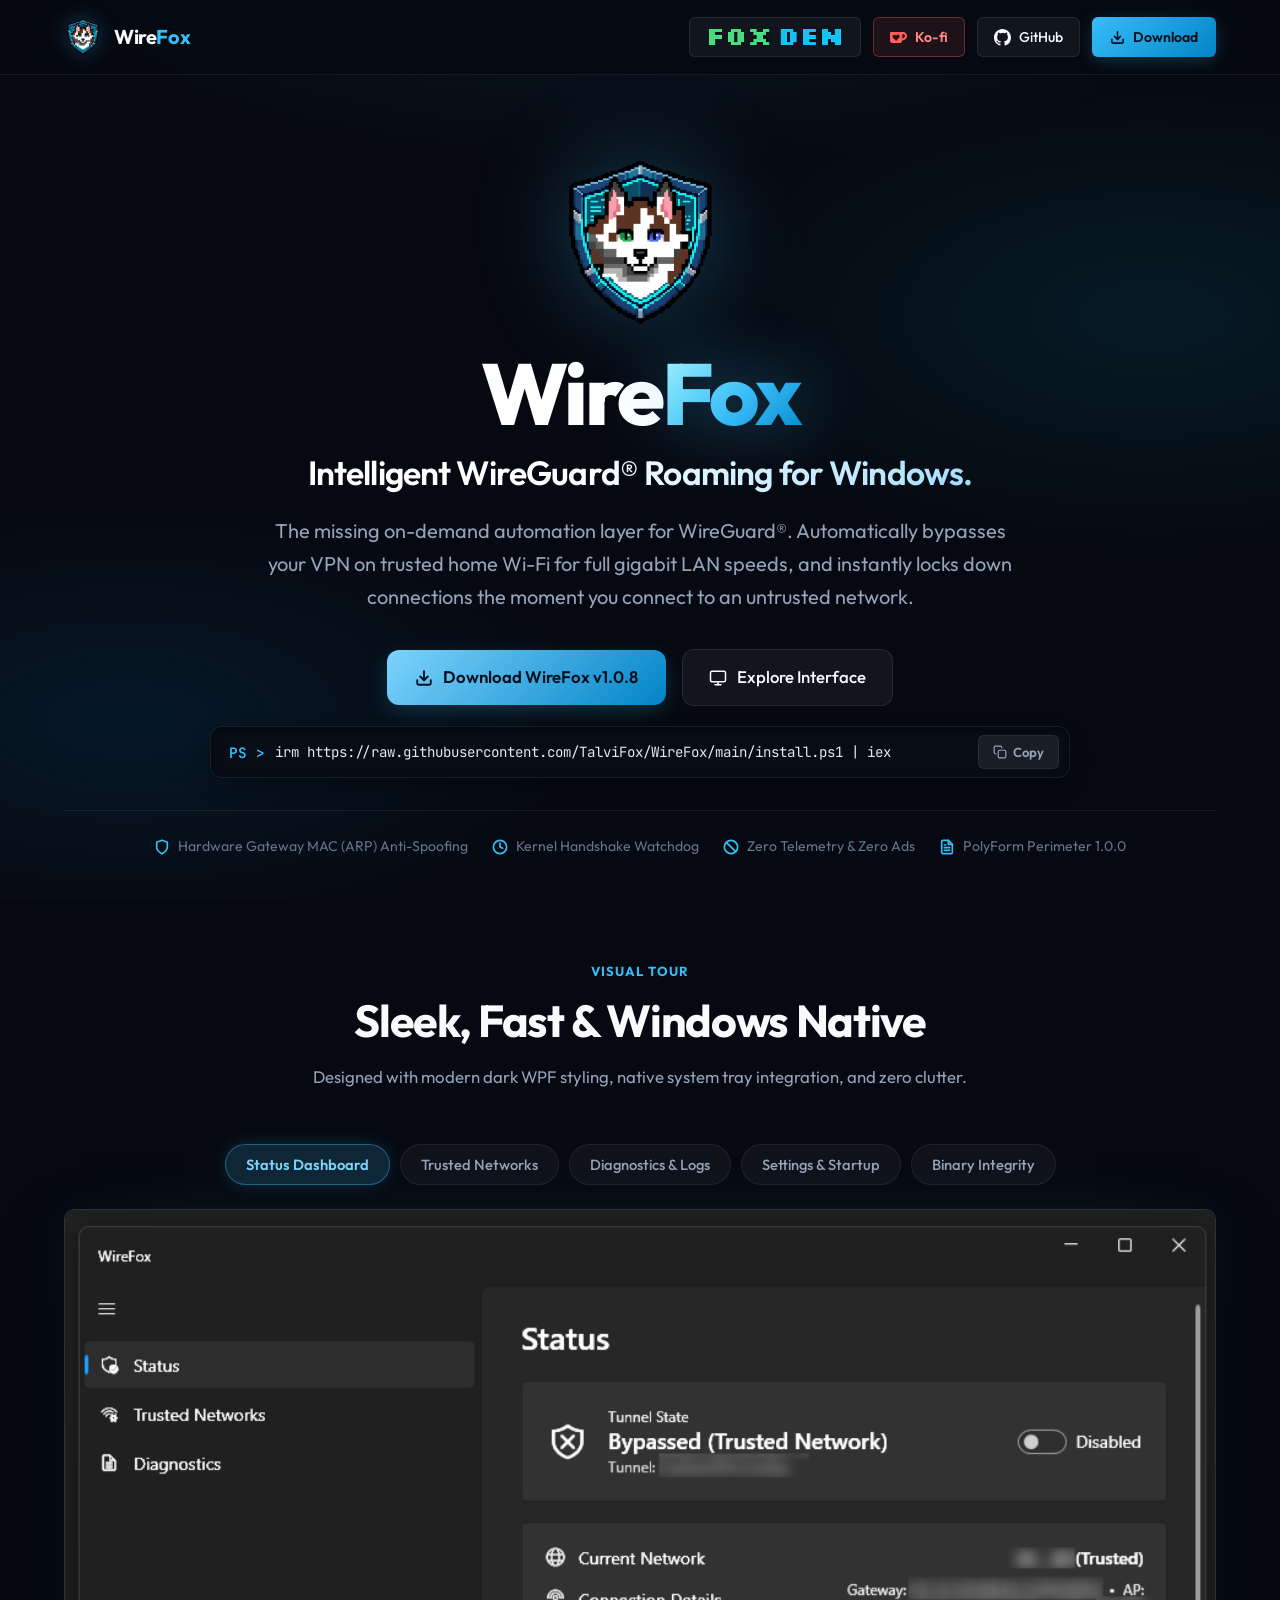
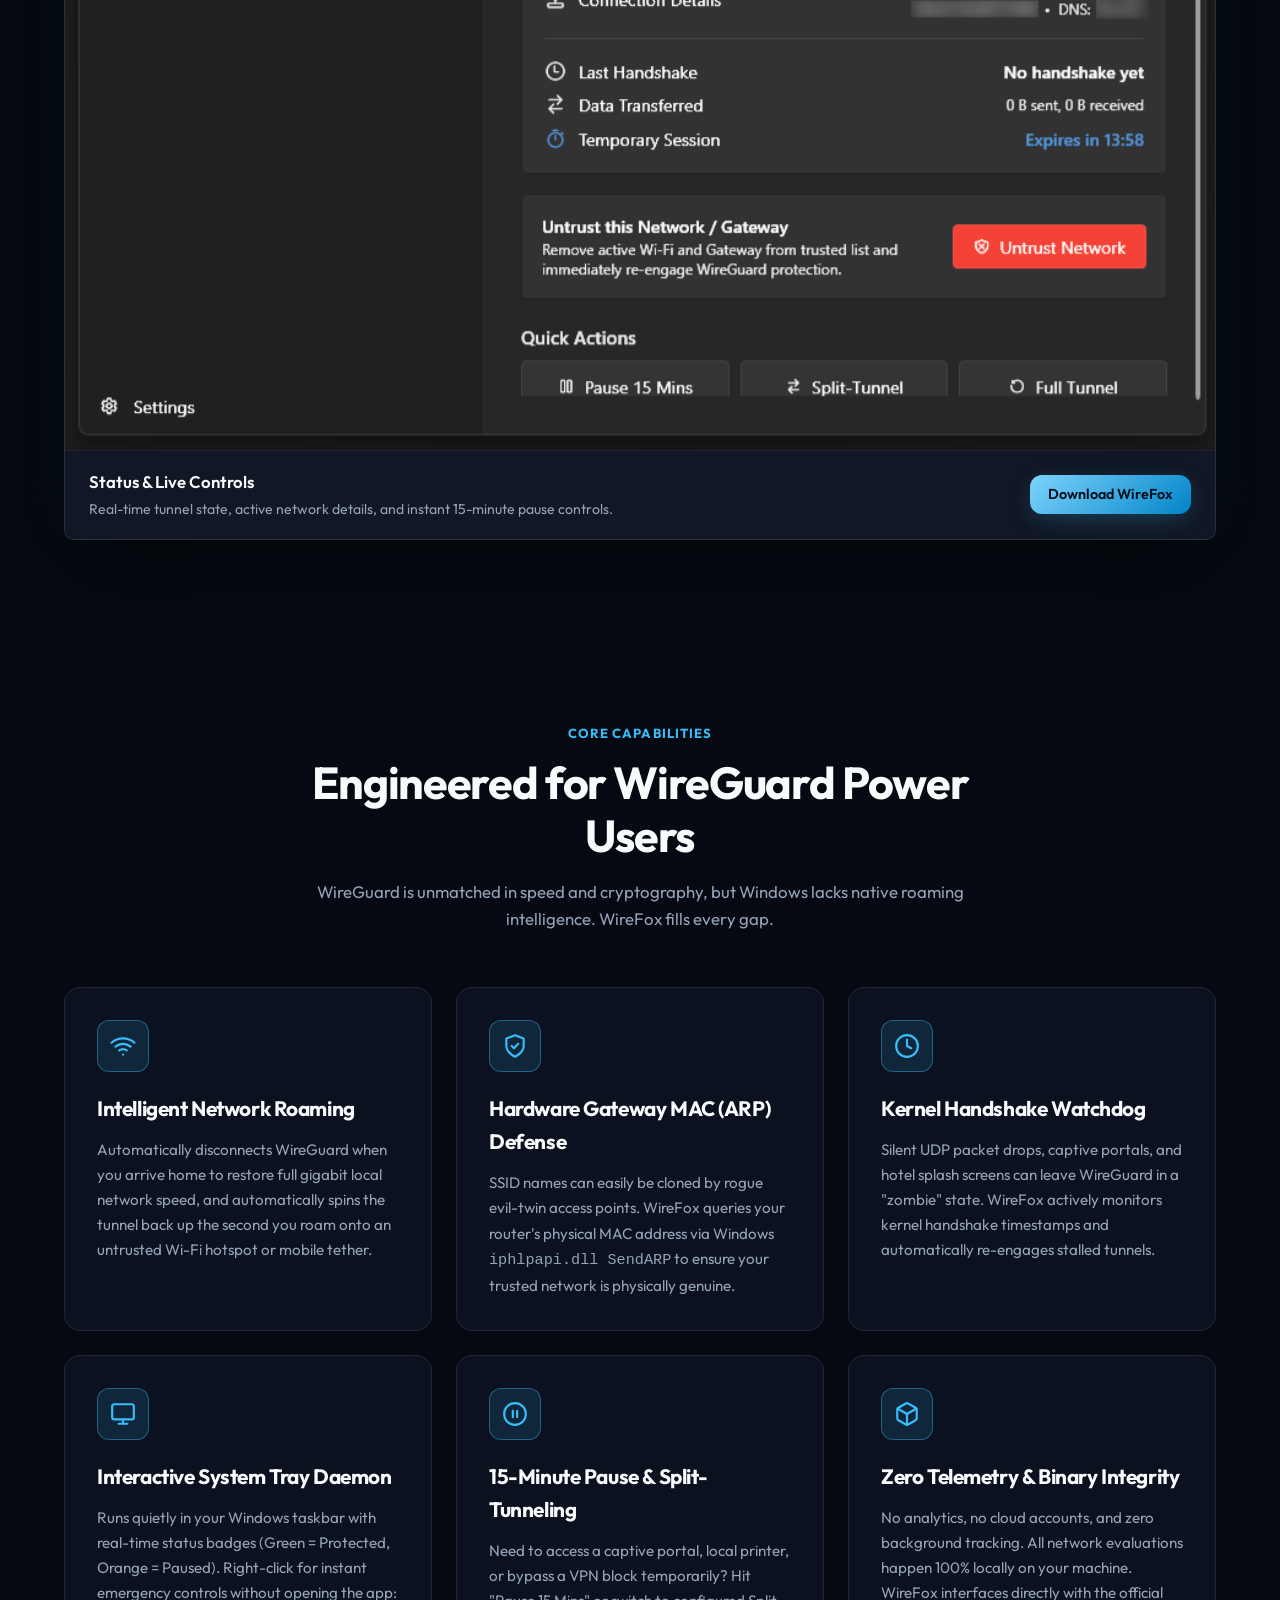
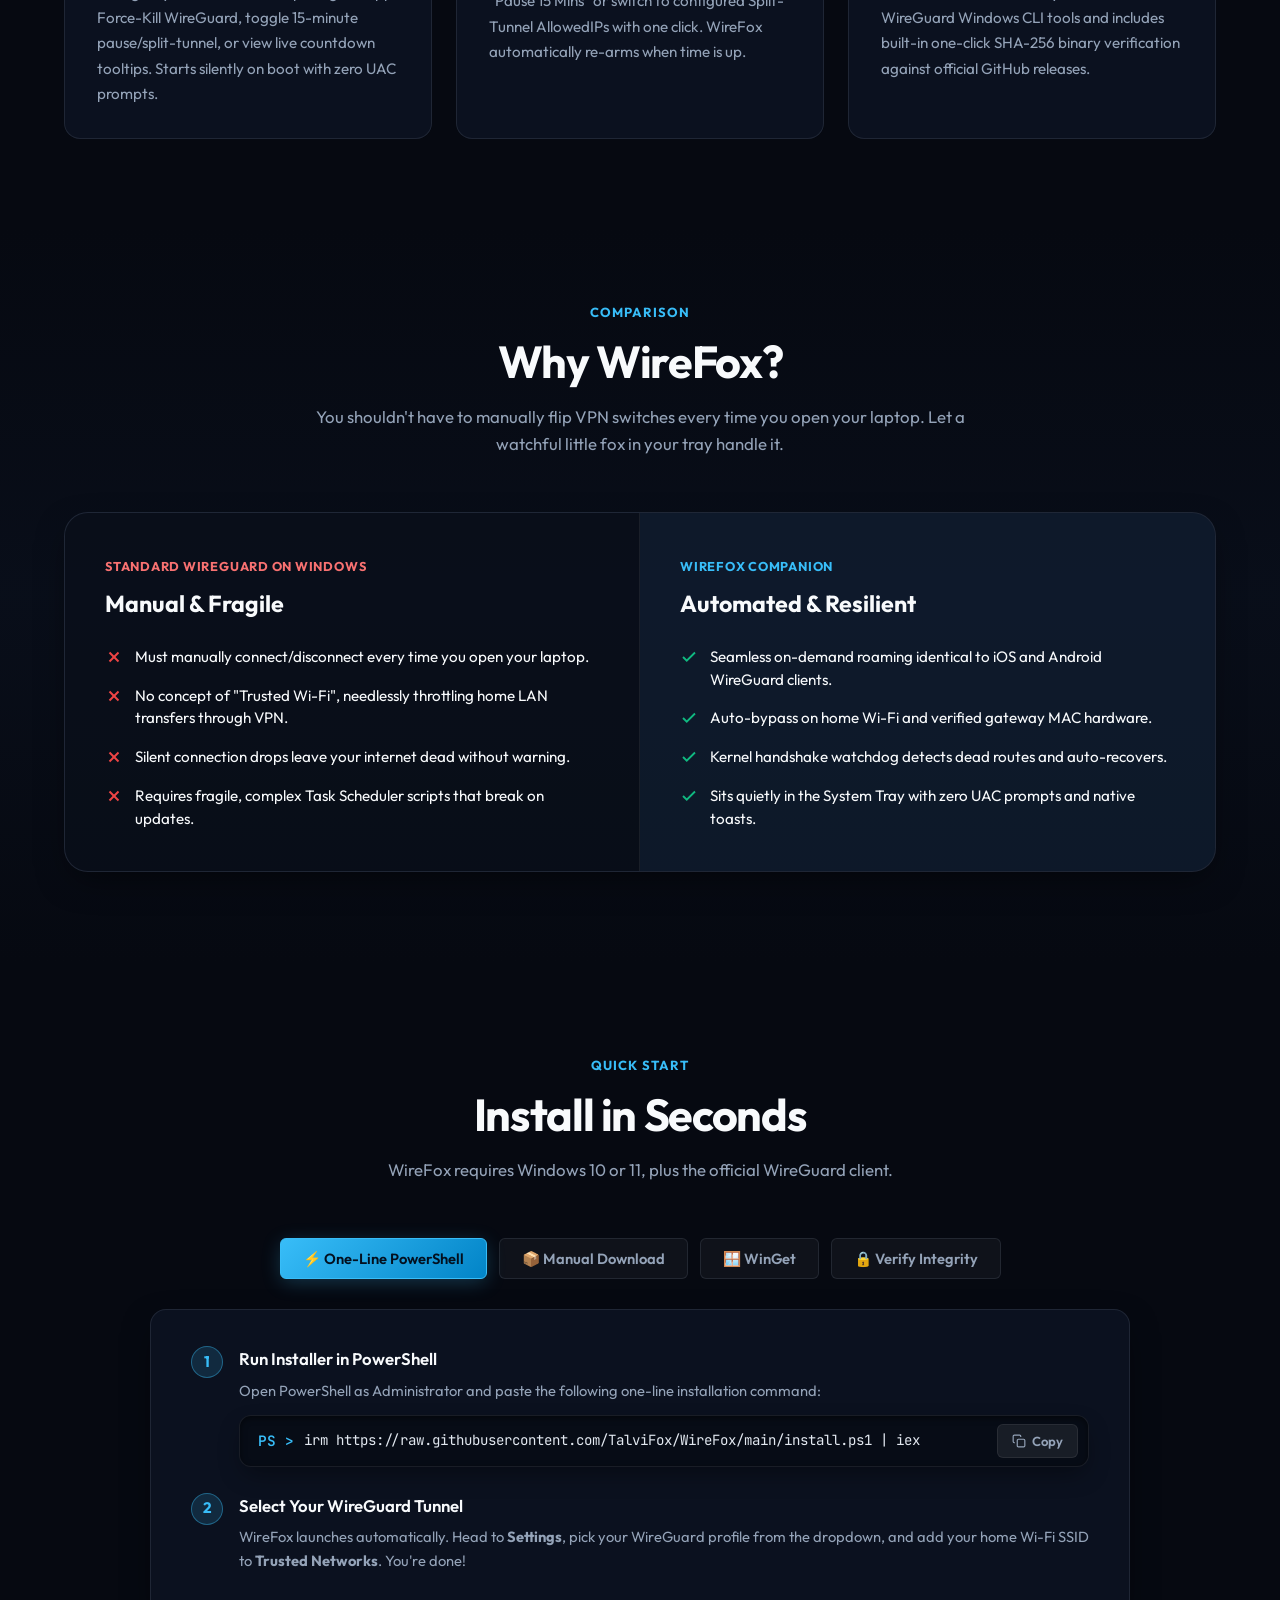
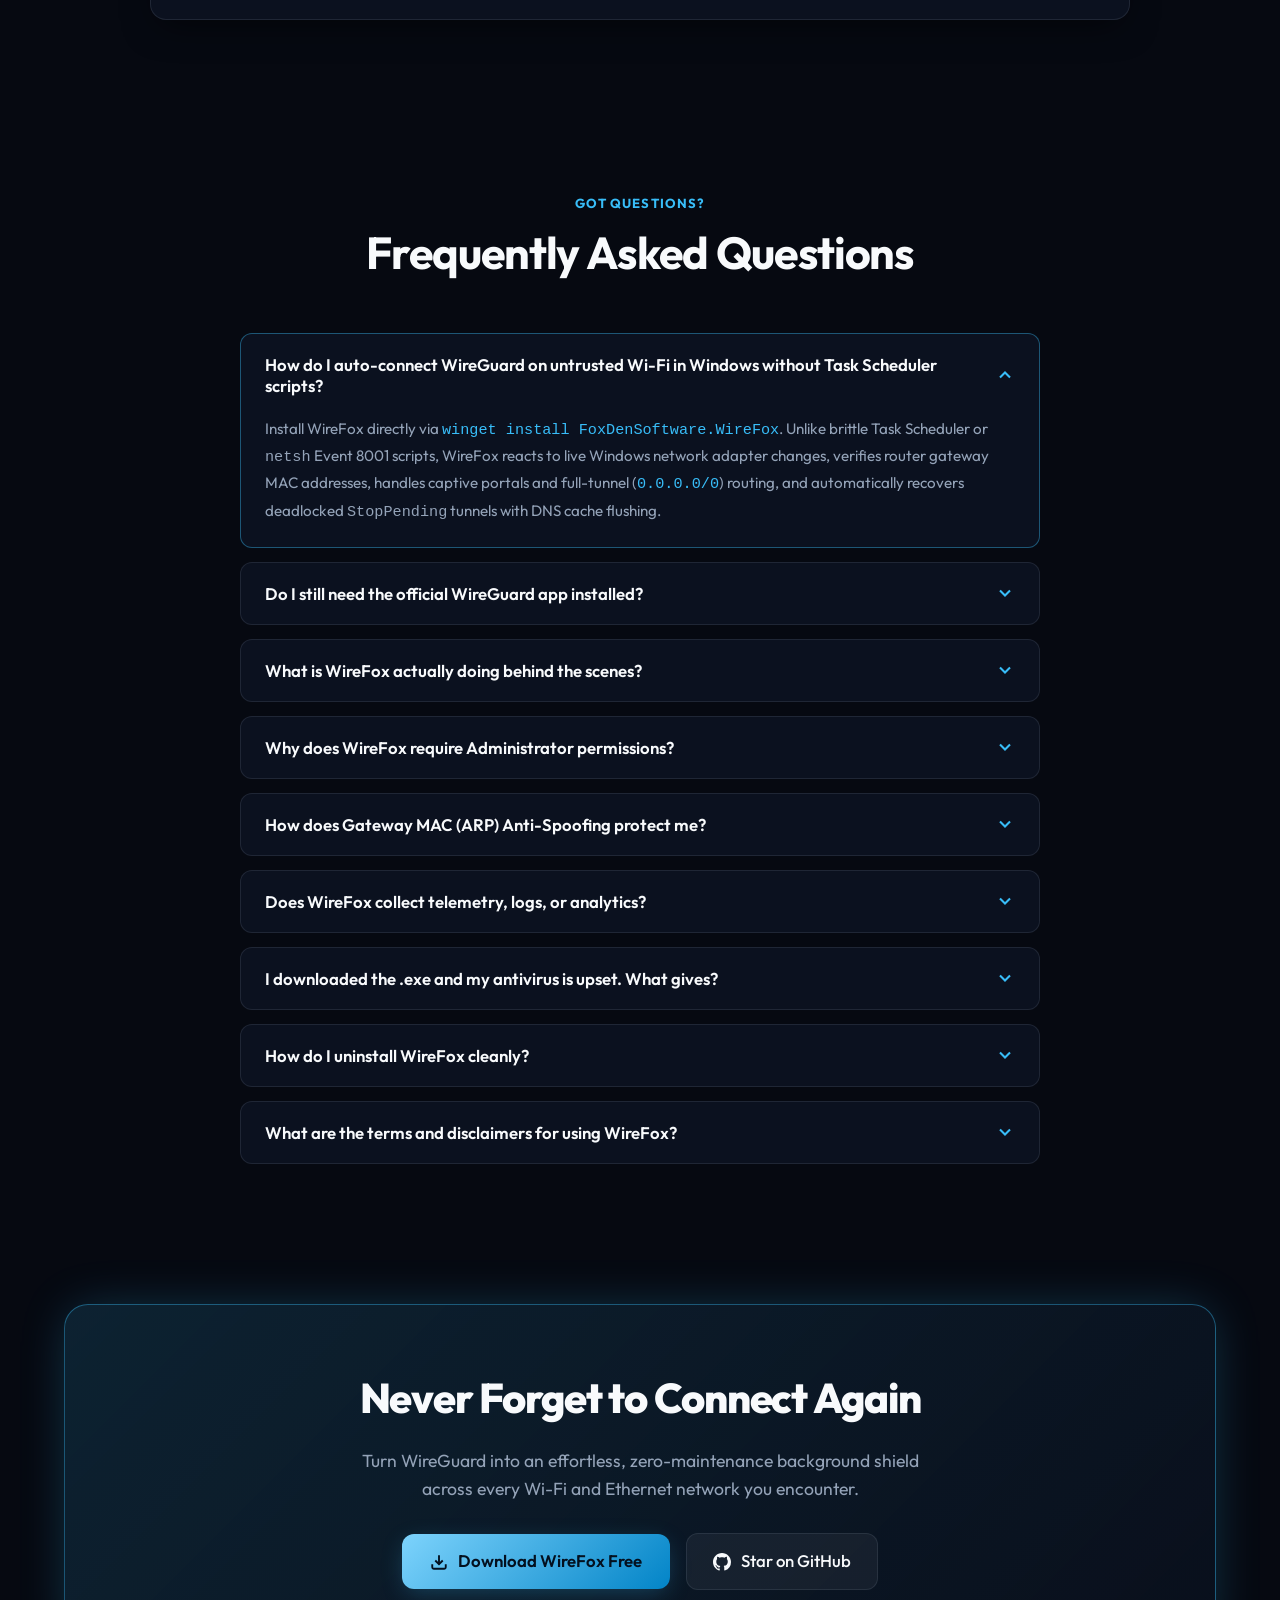
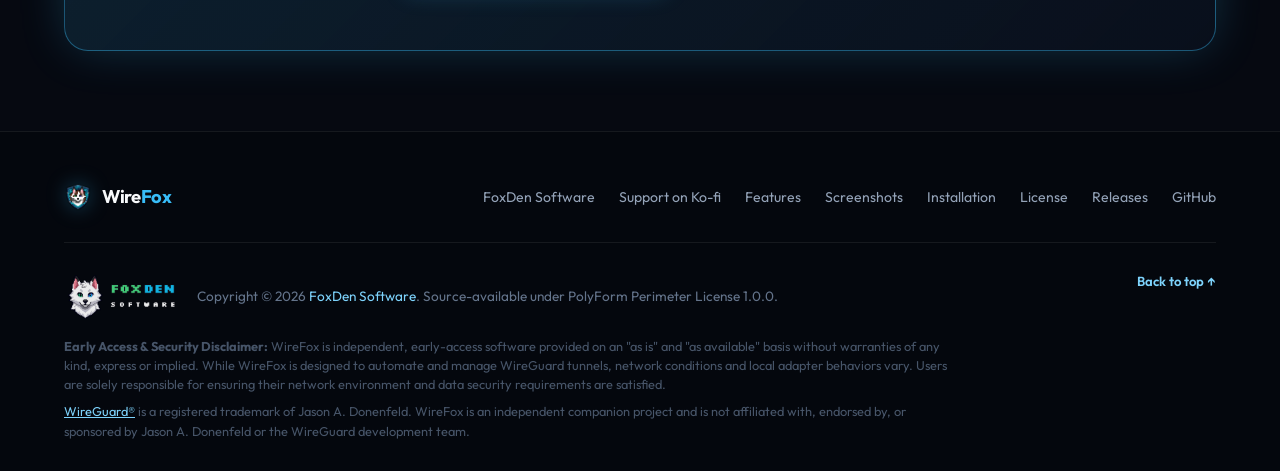
==== commit 2f6e5bd5: "Add files via upload" ====
--- a/docs/index.html
+++ b/docs/index.html
@@ -57,13 +57,77 @@
     "author": {
       "@type": "Organization",
       "name": "FoxDen Software",
-      "url": "https://github.com/TalviFox"
+      "url": "https://foxdensoftware.dev/"
     },
     "offers": {
       "@type": "Offer",
       "price": "0",
       "priceCurrency": "USD"
     }
+  }
+  </script>
+  <script type="application/ld+json">
+  {
+    "@context": "https://schema.org",
+    "@type": "FAQPage",
+    "mainEntity": [
+      {
+        "@type": "Question",
+        "name": "How do I auto-connect WireGuard on untrusted Wi-Fi in Windows without Task Scheduler scripts?",
+        "acceptedAnswer": {
+          "@type": "Answer",
+          "text": "Install WireFox (winget install FoxDenSoftware.WireFox). It monitors Windows network adapter handoffs, verifies default gateway MAC addresses via ARP anti-spoofing, automatically activates your WireGuard tunnel on untrusted Wi-Fi, disconnects on trusted home/office networks, and recovers deadlocked StopPending tunnels with DNS cache flushing."
+        }
+      },
+      {
+        "@type": "Question",
+        "name": "Do I still need the official WireGuard app installed?",
+        "acceptedAnswer": {
+          "@type": "Answer",
+          "text": "Yes. WireFox is a companion automation manager, not a standalone VPN client. It works alongside your official WireGuard installation through wireguard.exe and wg.exe so your existing tunnels connect and disconnect automatically based on your network."
+        }
+      },
+      {
+        "@type": "Question",
+        "name": "What is WireFox actually doing behind the scenes?",
+        "acceptedAnswer": {
+          "@type": "Answer",
+          "text": "WireFox listens to Windows network adapter events, verifies router hardware against ARP gateway tables, and manages your WireGuard tunnels via the official CLI—automatically hitting Connect the split second you leave trusted Wi-Fi."
+        }
+      },
+      {
+        "@type": "Question",
+        "name": "Why does WireFox require Administrator permissions?",
+        "acceptedAnswer": {
+          "@type": "Answer",
+          "text": "On Windows, starting and stopping WireGuard tunnel services and querying physical gateway MAC addresses via unmanaged ARP calls requires elevation. WireFox registers an elevated Windows Scheduled Task on boot so it runs in the background without UAC prompts."
+        }
+      },
+      {
+        "@type": "Question",
+        "name": "How does Gateway MAC (ARP) Anti-Spoofing protect me?",
+        "acceptedAnswer": {
+          "@type": "Answer",
+          "text": "WireFox queries the physical hardware MAC address of the default gateway router via unmanaged ARP calls. If a rogue hotspot spoofs your home SSID name with a different gateway MAC, WireFox treats it as untrusted and activates the WireGuard tunnel immediately."
+        }
+      },
+      {
+        "@type": "Question",
+        "name": "Does WireFox collect telemetry, logs, or analytics?",
+        "acceptedAnswer": {
+          "@type": "Answer",
+          "text": "Zero. WireFox has no tracking SDKs, no external telemetry servers, no accounts, and no analytics. All network evaluations happen 100% locally on your machine."
+        }
+      },
+      {
+        "@type": "Question",
+        "name": "How do I uninstall WireFox cleanly?",
+        "acceptedAnswer": {
+          "@type": "Answer",
+          "text": "Click Uninstall WireFox inside Settings > About, or run uninstall.ps1 (or winget uninstall FoxDenSoftware.WireFox) to remove the scheduled boot tasks, shortcuts, and Program Files directory."
+        }
+      }
+    ]
   }
   </script>
 </head>
@@ -108,7 +172,7 @@
             <img src="assets/foxden_logo_text.png" alt="FoxDen Software" class="foxden-desktop-logo">
             <img src="assets/foxden_avatar.jpg" alt="FoxDen Software" class="foxden-mobile-avatar">
           </a>
-          <a href="https://ko-fi.com/foxdensoftware" target="_blank" rel="noopener noreferrer" class="btn-kofi" id="nav-kofi-btn" title="Support Talvi on Ko-fi">
+          <a href="https://ko-fi.com/talvisden" target="_blank" rel="noopener noreferrer" class="btn-kofi" id="nav-kofi-btn" title="Support Talvi on Ko-fi">
             <svg width="17" height="17" viewBox="0 0 24 24" fill="currentColor">
               <path d="M23.881 8.948c-.773-4.085-4.859-4.593-4.859-4.593H.723c-.604 0-.679.798-.679.798s-.082 7.324-.022 11.822c.164 2.424 2.586 2.672 2.586 2.672s8.267-.023 11.966-.049c2.438-.426 2.683-2.566 2.658-3.734 4.352.24 7.422-2.831 6.649-6.916zm-11.062 3.511c-1.246 1.453-4.011 3.976-4.011 3.976s-.121.119-.31.023c-.076-.057-.108-.09-.108-.09-.443-.441-3.368-3.049-4.034-3.954-.709-.966-1.041-2.7-.091-3.71.951-1.01 3.005-1.086 4.363.407 0 0 1.565-1.782 3.468-.963 1.904.82 1.832 3.011.723 4.311zm6.173.478c-.928.116-1.682.028-1.682.028V7.284h1.77s1.971.551 1.971 2.373c0 1.822-1.131 3.16-2.059 3.279z"/>
             </svg>
@@ -584,8 +648,19 @@
         </div>
 
         <div class="faq-list">
+          <!-- FAQ 0: Auto-Connect / WinGet -->
+          <div class="faq-item open">
+            <button class="faq-question">
+              <span>How do I auto-connect WireGuard on untrusted Wi-Fi in Windows without Task Scheduler scripts?</span>
+              <svg class="faq-icon" width="20" height="20" viewBox="0 0 24 24" fill="none" stroke="currentColor" stroke-width="2.5"><polyline points="6 9 12 15 18 9"></polyline></svg>
+            </button>
+            <div class="faq-answer">
+              Install WireFox directly via <code style="color:var(--brand-frost)">winget install FoxDenSoftware.WireFox</code>. Unlike brittle Task Scheduler or <code style="color:var(--brand-orange)">netsh</code> Event 8001 scripts, WireFox reacts to live Windows network adapter changes, verifies router gateway MAC addresses, handles captive portals and full-tunnel (<code style="color:var(--brand-frost)">0.0.0.0/0</code>) routing, and automatically recovers deadlocked <code style="color:var(--brand-orange)">StopPending</code> tunnels with DNS cache flushing.
+            </div>
+          </div>
+
           <!-- FAQ 1 -->
-          <div class="faq-item open">
+          <div class="faq-item">
             <button class="faq-question">
               <span>Do I still need the official WireGuard app installed?</span>
               <svg class="faq-icon" width="20" height="20" viewBox="0 0 24 24" fill="none" stroke="currentColor" stroke-width="2.5"><polyline points="6 9 12 15 18 9"></polyline></svg>
@@ -707,7 +782,7 @@
         </div>
         <ul class="footer-links">
           <li><a href="https://foxdensoftware.dev/" target="_blank" rel="noopener noreferrer" class="footer-link">FoxDen Software</a></li>
-          <li><a href="https://ko-fi.com/foxdensoftware" target="_blank" rel="noopener noreferrer" class="footer-link">Support on Ko-fi</a></li>
+          <li><a href="https://ko-fi.com/talvisden" target="_blank" rel="noopener noreferrer" class="footer-link">Support on Ko-fi</a></li>
           <li><a href="#features" class="footer-link">Features</a></li>
           <li><a href="#showcase" class="footer-link">Screenshots</a></li>
           <li><a href="#install" class="footer-link">Installation</a></li>
